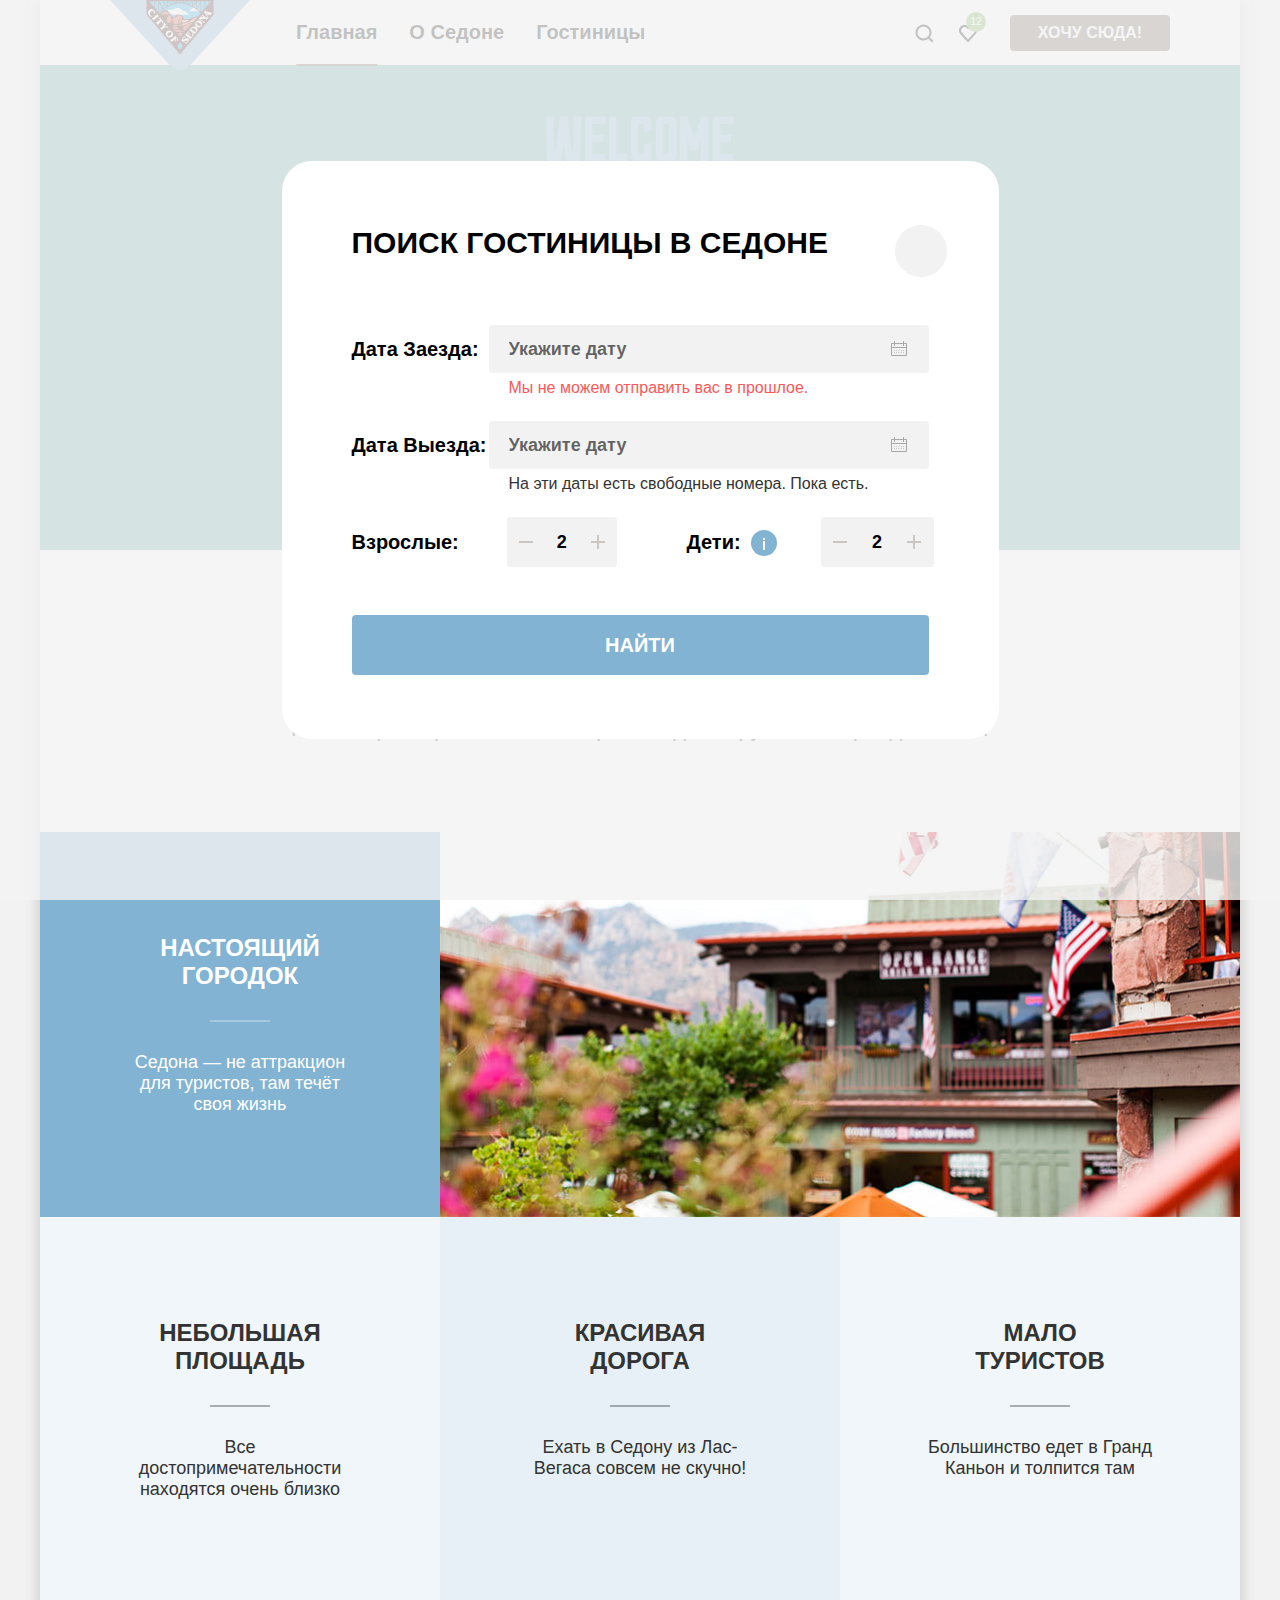
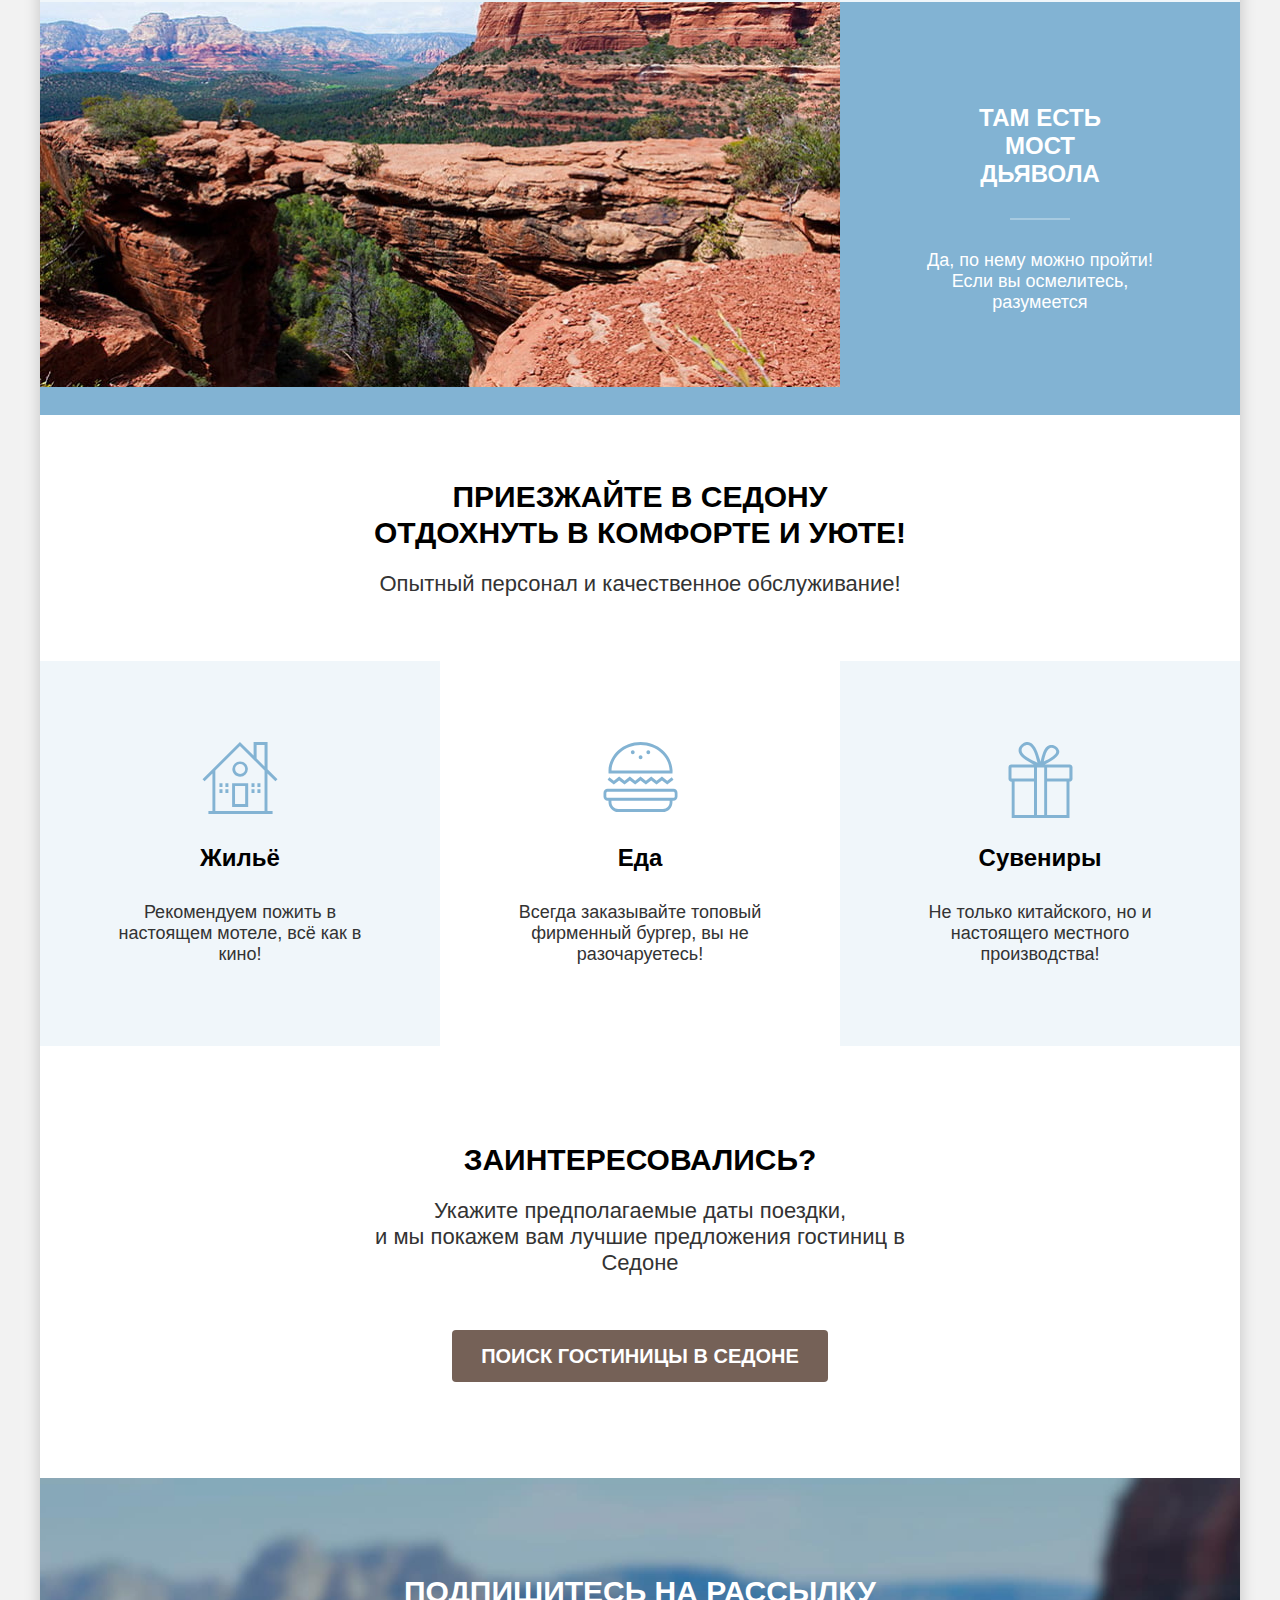
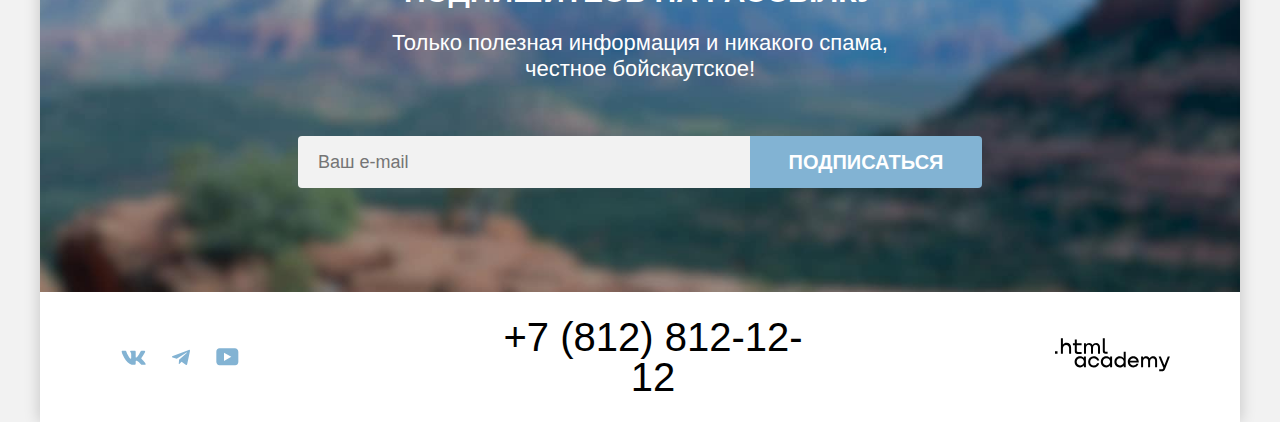
==== index.html @ 0b9f7cf6 "Добавляет иконки кнопкам модального окна" ====
<!DOCTYPE html>
<html lang="ru">
  <head>
    <meta charset="utf-8">
    <title>HTML Academy: Седона</title>
    <link rel="stylesheet" href="styles/styles.css">
  </head>
  <body>
    <div class="page-container">
      <header class="page-header" data-test="header">
        <a class="logo">
          <img src="images/logotype.svg" width="140" height="70" alt="Логотип Седона">
        </a>
        <nav class="navigation">
          <ul class="navigation-list">
            <li class="navigation-item active">
              <a class="navigation-link navigation-current">Главная</a>
            </li>
            <li class="navigation-item">
              <a class="navigation-link" href="#">О Седоне</a>
            </li>
            <li class="navigation-item">
              <a class="navigation-link" href="catalog.html">Гостиницы</a>
            </li>
          </ul>

          <ul class="navigation-user">
            <div class="user-icon-list">
              <li class="navigation-user-item">
                <a class="navigation-user-link navigation-icon" href="#">
                  <svg xmlns="http://www.w3.org/2000/svg" width="20" height="20">
                    <path d="m19.5 18-3.7-3.67c1-1.3 1.7-2.99 1.7-4.87 0-4.38-3.6-7.96-8-7.96s-8 3.68-8 8.05a8 8 0 0 0 12.9 6.27l3.7 3.68 1.4-1.5Zm-10-2.48a6 6 0 0 1-6-5.97 6 6 0 0 1 12 0 6 6 0 0 1-6 5.97Z"/><
                  </svg>
                    <span class="visually-hidden">
                      Поиск
                    </span>
                </a>
              </li>
              <li class="navigation-user-item">
                <a class="navigation-user-link navigation-icon" href="#">
                  <svg xmlns="http://www.w3.org/2000/svg" width="20" height="20">
                    <path d="M9.9 19a.9.9 0 0 1-.8-.4c-5.4-6.1-6.7-7.5-7-7.9A5.4 5.4 0 0 1 6.5 2C7.8 2 9 2.5 10 3.3a5.46 5.46 0 0 1 9 4.1c0 1.3-.5 2.5-1.3 3.4l-7 7.9c-.2.2-.4.3-.8.3Zm-6-9.5c.3.4 3.5 4 6.1 6.9l6.2-7c.5-.5.7-1.2.7-2 0-1.8-1.5-3.3-3.3-3.3-1 0-2 .5-2.7 1.3-.3.3-.6.4-.9.4-.3 0-.6-.2-.8-.4-.7-.8-1.7-1.3-2.7-1.3-1.8 0-3.3 1.5-3.3 3.3-.1.9.3 1.6.7 2.1-.1 0-.1 0 0 0Z"/>
                  </svg>
                    <span class="favourites">12</span>
                    <span class="visually-hidden">
                      Избранное
                    </span>
                </a>
              </li>
            </div>
            <li class="navigation-user-item">
              <a class="navigation-user-link button navigation-button" href="#">
                <span>
                  Хочу сюда!
                </span>
              </a>
            </li>
          </ul>
        </nav>
      </header>

      <main class="main-index main-container" data-test="main">
        <section class="hero" data-test="hero">
            <h1 class="visually-hidden">Седона</h1>
            <img class="hero-logotype" src="images/welcome.svg" width="458" height="352" alt="Welcome to the gorgeous Sedona because the Grand Canyon sucks">
        </section>

        <section class="advantages" data-test="advantages">
          <blockquote>Седона — небольшой городок в Аризоне, заслуживающий большего!</blockquote>
          <p class="subtitle advantages-subtitle">Рассмотрим причины, по которым Седона круче, чем Гранд-Каньон!</p>
          <h2 class="visually-hidden">Преимущества</h2>
            <ul class="advantages-list">
              <li class="advantages-item advantages-hero-block">
                <div class="advantages-content">
                  <h3 class="advantages-title">Настоящий городок</h3>
                  <p>Седона — не аттракцион для туристов, там течёт своя жизнь</p>
                </div>
                <img src="images/photo-1.jpg" width="800" height="385" alt="Фотография гостиницы">
              </li>
              <li class="advantages-item advantages-secondary-block">
                <h3 class="advantages-title">Небольшая площадь</h3>
                <p>Все достопримечательности находятся очень близко</p>
              </li>
              <li class="advantages-item advantages-secondary-block advantages-center-block">
                <h3 class="advantages-title">Красивая дорога</h3>
                <p>Ехать в Седону из Лас-Вегаса совсем не скучно!</p>
              </li>
              <li class="advantages-item advantages-secondary-block">
                <h3 class="advantages-title">Мало туристов</h3>
                <p>Большинство едет в Гранд Каньон и толпится там</p>
              </li>
              <li class="advantages-item advantages-hero-block advantages-hero-reverse">
                <div class="advantages-content">
                  <h3 class="advantages-title">Там есть мост дьявола</h3>
                  <p>Да, по нему можно пройти! Если вы осмелитесь, разумеется</p>
                </div>
                <img src="images/photo-2.jpg" width="800" height="385" alt="Фотография Моста Дьявола">
              </li>
            </ul>
          </section>

          <section class="services">
            <h2>Приезжайте в Седону отдохнуть в комфорте и уюте!</h2>
            <p class="subtitle services-subtitle">Опытный персонал и качественное обслуживание!</p>
            <ul class="services-list">
              <li class="services-item">
                <h3 class="services-title">Жильё</h3>
                <p>Рекомендуем пожить в настоящем мотеле, всё как в кино!</p>
              </li>
              <li class="services-item services-center-block">
                <h3 class="services-title">Еда</h3>
                <p>Всегда заказывайте топовый фирменный бургер, вы не разочаруетесь!</p>
              </li>
              <li class="services-item">
                <h3 class="services-title">Сувениры</h3>
                <p>Не только китайского, но и настоящего местного производства!</p>
              </li>
            </ul>
        </section>

        <section class="search" data-test="search">
          <h2>Заинтересовались?</h2>
          <p class="subtitle search-subtitle">Укажите предполагаемые даты поездки,<br>и мы покажем вам лучшие предложения гостиниц в Седоне</p>
          <a class="search-link button" href="catalog.html">
            Поиск гостиницы в Седоне
          </a>
        </section>

        <section class="subscription index-subscription" data-test="subscribe">
            <h2>Подпишитесь на рассылку</h2>
            <p>Только полезная информация и никакого спама,<br>честное бойскаутское!</p>
            <form class="subscription-form" action="https://echo.htmlacademy.ru/" method="post">
              <label class="visually-hidden" for="newsletter-email">Email</label>
              <input type="text" name="e-mail" placeholder="Ваш e-mail">
              <button class="button subscription-button" type="submit">Подписаться</button>
            </form>
        </section>
      </main>

      <footer class="page-footer" data-test="footer">
          <ul class="footer-social-list">
            <li class="footer-social-item">
              <a class="footer-social-link footer-social-vk button" href="https://vk.com/htmlacademy">
                <span class="visually-hidden">ВКонтакте</span>
                <svg class="footer-icon" aria-hidden="true" xmlns="http://www.w3.org/2000/svg" width="25" height="15">
                  <path fill-rule="evenodd" d="M24.12 1.8c.16-.54 0-.94-.8-.94H20.7c-.67 0-.98.34-1.15.73 0 0-1.33 3.2-3.22 5.27-.61.6-.9.8-1.23.8-.16 0-.41-.2-.41-.75v-5.1c0-.66-.19-.95-.74-.95H9.82c-.42 0-.67.3-.67.59 0 .62.95.76 1.04 2.51v3.8c0 .83-.15.98-.48.98-.9 0-3.06-3.2-4.34-6.88-.25-.72-.5-1-1.18-1H1.57c-.75 0-.9.34-.9.73 0 .68.89 4.07 4.14 8.55 2.17 3.06 5.23 4.72 8 4.72 1.68 0 1.88-.37 1.88-1v-2.32c0-.74.16-.88.7-.88.38 0 1.05.19 2.6 1.66 1.79 1.75 2.08 2.54 3.08 2.54h2.63c.75 0 1.12-.37.9-1.1-.23-.72-1.08-1.77-2.2-3.02-.62-.71-1.54-1.48-1.82-1.86-.39-.5-.28-.71 0-1.15 0 0 3.2-4.42 3.54-5.93Z" clip-rule="evenodd"/>
                </svg>
              </a>
            </li>
            <li class="footer-social-item">
              <a class="footer-social-link footer-social-tg button" href="https://t.me/htmlacademy ">
                <span class="visually-hidden">Телеграм</span>
                <svg class="footer-icon" aria-hidden="true" xmlns="http://www.w3.org/2000/svg" width="18" height="16">
                  <path d="M16.79.96.84 7.1c-1.09.44-1.08 1.05-.2 1.32l4.1 1.28 9.47-5.98c.44-.27.85-.13.52.17l-7.68 6.93-.28 4.22c.41 0 .6-.2.83-.41l1.99-1.94 4.13 3.06c.77.42 1.31.2 1.5-.71l2.72-12.8c.28-1.1-.43-1.61-1.16-1.28Z"/>
                </svg>
              </a>
            </li>
            <li class="footer-social-item">
              <a class="footer-social-link footer-social-ub button" href="https://www.youtube.com/user/htmlacademyru">
                <span class="visually-hidden">ЮТюб</span>
                <svg class="footer-icon" xmlns="http://www.w3.org/2000/svg" width="23" height="18">
                  <path d="M18.94.36H3.51C1.65.36.33 1.95.33 3.76v10.09c0 1.91 1.32 3.5 3.18 3.5h15.65c1.64 0 3.17-1.59 3.17-3.4V3.76c-.22-1.8-1.53-3.4-3.39-3.4ZM7.99 12.89V4.82l7.34 4.04-7.34 4.03Z"/>
                </svg>
              </a>
            </li>
          </ul>
          <a class="footer-contact-phone" href="tel:+78128121212">+7 (812) 812-12-12</a>
          <a class="htmlacademy-link" href="https://htmlacademy.ru/">
            <svg class="htmlacademy-icon" xmlns="http://www.w3.org/2000/svg" width="115" height="34">
              <path d="M0 13.26v2.6h2.5v-2.6H0Zm11.6-8.4c-1.6 0-2.8.7-3.6 1.7h-.1V.36h-2v15.5h2v-5.3c0-2.1 1.3-3.6 3.3-3.6 1.8 0 2.9 1.4 2.9 3.2v5.7h2v-6.1c.1-3-1.8-4.9-4.5-4.9Zm15 .3h-4.8v-3.7h-2v3.8h-1.9v2h1.9v6c0 1.7 1 2.7 2.7 2.7h4.1v-2h-3.7c-.7 0-1.1-.4-1.1-1.1v-5.7h4.8v-2Zm14.5-.2c-1.6 0-2.9.8-3.5 2.1h-.1c-.6-1.2-1.8-2.1-3.4-2.1-1.4 0-2.5.8-3.1 1.8h-.1v-1.6H29v10.6h2v-5.4c0-2 1-3.5 2.6-3.5 1.5 0 2.4 1 2.4 2.6v6.3h2v-5.6c0-2.4 1.4-3.3 2.6-3.3 1.5 0 2.4 1 2.4 2.6v6.3h2v-6.5c.1-2.5-1.4-4.3-3.9-4.3Zm6.7 8.1c0 1.7 1 2.7 2.8 2.7h2v-2h-1.7c-.7 0-1.1-.4-1.1-1.1V.36h-2v12.7Zm-18.9 7c-.9-1.1-2.2-1.8-3.9-1.8-3.1 0-5.4 2.3-5.4 5.6s2.3 5.6 5.4 5.6c1.8 0 3-.8 3.8-1.9h.1v1.6h2v-10.6h-2v1.5Zm-3.6 7.4c-2.2 0-3.6-1.6-3.6-3.6s1.4-3.6 3.6-3.6 3.6 1.6 3.6 3.6c0 1.9-1.4 3.6-3.6 3.6Zm18.9-5.1c-.5-2.4-2.6-4.1-5.4-4.1a5.4 5.4 0 0 0-5.6 5.6c0 3.1 2.2 5.6 5.6 5.6 2.8 0 4.9-1.8 5.4-4.2h-2.1a3.4 3.4 0 0 1-3.3 2.3c-2.2 0-3.6-1.6-3.6-3.6s1.4-3.6 3.6-3.6c1.6 0 2.8 1 3.3 2.2h2.1v-.2Zm10.9-2.3c-.9-1.1-2.2-1.8-3.9-1.8-3.1 0-5.4 2.3-5.4 5.6s2.3 5.6 5.4 5.6c1.8 0 3-.8 3.8-1.9h.1v1.6h2v-10.6h-2v1.5Zm-3.6 7.4c-2.2 0-3.6-1.6-3.6-3.6s1.4-3.6 3.6-3.6 3.6 1.6 3.6 3.6c0 1.9-1.5 3.6-3.6 3.6Zm17.2-7.3c-.9-1.1-2.2-1.9-3.9-1.9-3.1 0-5.4 2.3-5.4 5.6s2.2 5.6 5.4 5.6c1.7 0 3-.8 3.8-1.8h.1v1.5h2v-15.4h-2v6.4Zm-3.6 7.3c-2.2 0-3.6-1.6-3.6-3.6s1.4-3.6 3.6-3.6 3.6 1.6 3.6 3.6c-.1 2-1.5 3.6-3.6 3.6Zm13.2-9.2c-3.3 0-5.5 2.5-5.5 5.6 0 3 2.1 5.6 5.5 5.6 2.5 0 4.5-1.3 5.2-3.6h-2.1c-.5 1-1.6 1.6-3 1.6-1.9 0-3.3-1.3-3.4-2.9h8.8c.2-3.6-2-6.3-5.5-6.3Zm0 1.9c1.7 0 3 1 3.3 2.6h-6.5c.3-1.5 1.5-2.6 3.2-2.6Zm19.9-1.9c-1.6 0-2.9.8-3.6 2h-.1c-.6-1.2-1.8-2-3.4-2-1.4 0-2.5.7-3.1 1.8v-1.5h-1.9v10.6h2v-5.4c0-2 1-3.4 2.6-3.5 1.5 0 2.4 1 2.4 2.6v6.3h2v-5.6c0-2.4 1.4-3.3 2.6-3.3 1.5 0 2.4 1 2.4 2.6v6.3h2v-6.5c.1-2.6-1.4-4.4-3.9-4.4Zm11.2 9.1-3.6-8.9h-2.2l4.8 11.6c-.3.9-.7 1.2-1.7 1.2h-2.5v2h2.5c1.8 0 2.8-.8 3.5-2.6l4.7-12.2h-2.1l-3.4 8.9Z"/>
            </svg>
          </a>
      </footer>
    </div>

    <div class="modal-container">
      <div class="modal modal-date-search">
        <button class="modal-button-close">
          <span class="visually-hidden">Закрыть</span>
        </button>
        <section class="modal-content">
          <h2 class="modal-title">Поиск гостиницы в Седоне</h2>
          <form class="date-search-form" action="https://echo.htmlacademy.ru/" method="post">
            <p class="field-group">
              <label class="field-date" for="arrival-date">Дата Заезда:</label>
                <input class="date-form-field" type="text" id="arrival-date" name="arrival-date" placeholder="Укажите дату">
            </p>
              <p class="date-message date-error-message">Мы не можем отправить вас в прошлое.</p>
            <p class="field-group">
              <label class="field-date" for="departure-date">Дата Выезда:</label>
                <input class="date-form-field" type="text" id="departure-date" name="departure-date" placeholder="Укажите дату">
            </p>
              <p class="date-message">На эти даты есть свободные номера. Пока есть.</p>
            <div class="number-people">
              <div class="number-people-adult">
                <label class="label-number-people" for="adult-number">Взрослые:</label>
                <div class="field-number-adult">
                  <button class="button-number-people button-reduce" type="button">
                    <span class="visually-hidden">Убавить</span>
                    <svg class="button-minus" xmlns="http://www.w3.org/2000/svg" width="14" height="2">
                      <path  d="M0 0v2h14V0H0Z"/>
                    </svg>
                  </button>
                  <input class="number-people-input" type="number" placeholder="2" name="adult-number">
                  <button class="button-number-people button-add" type="button">
                    <span class="visually-hidden">Добавить</span>
                      <svg class="button-plus" xmlns="http://www.w3.org/2000/svg" width="14" height="14">
                        <path d="M14 6H8V0H6v6H0v2h6v6h2V8h6V6Z"/>
                      </svg>
                  </button>
                </div>
              </div>

              <div class="number-people-child">
                <span class="form-label form-label-icon">
                  <label class="label-number-people" for="child-number">Дети:</label>
                  <span class="tooltip">
                    <button class="tooltip-toggle" type="button" aria-labelledby="tooltip-label-date">
                      <svg class="tooltip-icon" xmlns="http://www.w3.org/2000/svg" width="2" height="12">
                        <path fill-rule="evenodd" d="M0 0h2v2H0V0Zm2 12H0V3h2v9Z" clip-rule="evenodd"/>
                      </svg>
                    </button>
                    <span class="tooltip-text" role="tooltip" id="tooltip-label-date">
                      Укажите количество детей, которые будут с вами, возраст которых от 6 до 18 лет. Дети до 6 лет размещаются бесплатно.
                    </span>
                  </span>
                </span>
                  <div class="field-number-child">
                    <button class="button-number-people button-reduce" type="button">
                      <span class="visually-hidden">Убавить</span>
                      <svg class="button-minus" xmlns="http://www.w3.org/2000/svg" width="14" height="2">
                        <path d="M0 0v2h14V0H0Z"/>
                      </svg>
                    </button>
                  <input class="number-people-input" type="number" placeholder="2" name="child-number">
                    <button class="button-number-people button-add" type="button">
                      <span class="visually-hidden">Добавить</span>
                      <svg class="button-plus" xmlns="http://www.w3.org/2000/svg" width="14" height="14">
                        <path d="M14 6H8V0H6v6H0v2h6v6h2V8h6V6Z"/>
                      </svg>
                    </button>
                </div>
              </div>
            </div>

            <button class="button button-date-search" type="submit">Найти</button>
          </form>
        </section>
      </div>
    </div>
  </body>
</html>
---- styles/styles.css ----
@font-face {
    font-family: 'PT Sans';
    font-style: normal;
    font-weight: 400;
    src: url('../fonts/ptsans-400.woff2') format('woff2');
    font-display: swap;
}

@font-face {
    font-family: 'PT Sans';
    font-style: normal;
    font-weight: 700;
    src: url('../fonts/ptsans-700.woff2') format('woff2');
    font-display: swap;
}
html{
    height: 100%;
}
body{
    height: 100%;
    font-family: 'PT Sans', sans-serif;
    font-size: 18px;
    line-height: 21px;
    color: rgba(0, 0, 0, 1);
    background-color: rgba(242, 242, 242, 1);
    margin: 0;
}

.page-container {
    background-color: rgba(255, 255, 255, 1);
    width: 1200px;
    margin: 0 auto;
    display: flex;
    flex-direction: column;
    min-height: 100%;
    box-shadow: 0px 0px 15px 0px rgba(0, 0, 0, 0.2);
}

.visually-hidden{
    position: absolute;
    width: 1px;
    height: 1px;
    margin: -1px;
    padding: 0;
    border: 0;
    clip: rect(0 0 0 0);
    overflow: hidden;
}

/*Buttons*/
.button{
    font-family: 'PT Sans', sans-serif;
    font-size: 16px;
    line-height: 20px;
    text-align: center;
    text-transform: uppercase;
    font-weight: 700;
    color: rgba(255, 255, 255, 1);
    margin: 0;
    border: none;
    text-decoration: none;
    cursor: pointer;
    border-radius: 4px;
}

.button-blue:hover{
    background-color: rgba(104, 162, 202, 1);
}
    
.button-blue:focus{
    outline: none;
    background-color: rgba(104, 162, 202, 1);
}

.button-blue:active{
    background-color: rgba(104, 162, 202, 1);
    color: rgba(255, 255, 255, 0.3);
}


.button:disabled{
    background-color: rgba(229, 229, 229, 1);
    color: rgba(255, 255, 255, 1);
}

.button-blue:hover{
    background-color: rgba(104, 162, 202, 1);
}
    
.button-blue:focus{
    outline: none;
    background-color: rgba(104, 162, 202, 1);
}

.button-blue:active{
    background-color: rgba(104, 162, 202, 1);
    color: rgba(255, 255, 255, 0.3);
}

/* Header */
.logo{
    display: block;
    margin-bottom: -10px;
    position: relative;
}

.logo:focus{
    outline-color: rgba(104, 162, 202, 1);
}

.page-header{
    display: flex;
    padding: 0 70px;
    min-height: 64px;
}

.navigation{
    width: 1060px;
    display: flex;
    margin: 0 auto;
}

.navigation-link:not(.navigation-current):hover{
    color:rgba(0, 0, 0, 0.6);
}

.navigation-link:not(.navigation-current)active{
    color: rgba(0, 0, 0, 0.3);;
}

.navigation-link:focus{
    outline-color: rgba(104, 162, 202, 1);
}

.navigation-user-link:focus{
    outline-color: rgba(104, 162, 202, 1);
}

.navigation-list{
    margin: 0;
    padding: 0;
    margin-left: 30px;
    list-style-type: none;
    display: flex;
    flex-wrap: wrap;
    max-width: 400px;
}

.navigation-user{
    position: relative;
    list-style-type: none;
    display: flex;
    padding: 0;
    margin: 0;
    align-items: center;
    margin-left: auto;
}

.user-icon-list{
        display: flex;
        max-width: 200px;
        flex-wrap: wrap;
}

.navigation-icon{
    position: relative;
    fill: rgba(0, 0, 0, 1);
    min-width: 44px;
    height: 64px;
    width: 44px;
    display: flex;
    justify-content: center;
    align-items: center;
    flex-wrap: wrap;
}

.navigation-icon:hover{
    fill: rgba(0, 0, 0, 0.6);
}

.navigation-icon:active{
    fill: rgba(0, 0, 0, 0.3);
}

.navigation-item{
    position: relative;
}

.navigation-current{
    cursor: default;
}

.navigation-current::after{
    content: '';
    position: absolute;
    height: 2px;
    width: calc(100% - 32px);
    background: rgba(117, 98, 87, 1);
    bottom: -1px;
    left: 50%;
    transform: translate(-50%);
}

.navigation-item:active::after{
    content: '';
    position: absolute;
    height: 2px;
    width: calc(100% - 32px);
    background: rgba(117, 98, 87, 1);
    bottom: -1px;
    left: 50%;
    transform: translate(-50%);

}

.navigation-link{
    font-weight: 700;
    font-size: 20px;
    line-height: 24px;
    color:rgba(0, 0, 0, 1);
    text-decoration: none;
    text-align: center;
    min-width: 100px;
    min-height: 64px;
    display: flex;
    align-items: center;
    justify-content: center;
    padding: 0 16px;
    box-sizing: border-box;
}

.navigation-button{
    display: flex;
    width: 160px;
    min-height: 36px;
    margin-left: 20px;
    align-items: center;
    justify-content: center;
    padding: 8px;
    box-sizing: border-box;
    margin-top: 14px;
    margin-bottom: 14px;
    background-color: rgba(117, 97, 87, 1);
}

.navigation-button:hover{
    background-color: rgba(97, 80, 72, 1);
}

.navigation-button:focus{
    outline: none;
    background-color: rgba(97, 80, 72, 1);
}

.navigation-button:active{
    color: rgba(255, 255, 255, 0.3);
}

.favourites{
    position: absolute;
    font-family: 'PT Sans', sans-serif;
    font-size: 10px;
    line-height: 10px;
    font-weight: 400;
    color: rgba(255, 255, 255, 1);
    width: 20px;
    height: 20px;
    background-color: rgba(125, 181, 79, 1);
    border-radius: 50%;
    text-align: center;
    padding-top: 5px;
    box-sizing: border-box;
    left: 20px;
    bottom: 33px;
}

/*Main*/
.main-container{
    flex-grow: 1;
    width: 1200px;
    margin: 0 auto;
}

.main-index h2{
    text-align: center;
    font-size: 30px;
    line-height: 36px;
    font-weight: 700;
    text-transform: uppercase;
    margin: 0;
}

.subtitle{
    font-size: 22px;
    line-height: 26px;
    text-align: center;
    font-weight: 400;
    color: rgba(51, 51, 51, 1);
    margin: 0;
    padding: 0 20px;
}

/*Hero*/
.hero{
    background: url(../images/background-vector.svg),
                url(../images/index-background.jpg);
    background-color:rgb(102, 164, 163);
    background-repeat: no-repeat, no-repeat;
    background-size: auto, cover;
    background-position: center bottom;
    color:rgba(0, 0, 0, 1);
    min-height: 485px;
}

.hero-logotype{
    display: block;
    margin: 0 auto;
    padding-top: 51px;
    padding-bottom: 82px;
}

/*Advantages*/
.advantages{
    padding-top: 69px;
}

.advantages blockquote{
    font-size: 30px;
    line-height: 36px;
    font-weight: 700;
    text-transform: uppercase;
    text-align: center;
    max-width: 700px;
    margin: 0 auto;
    padding: 0 20px;
    margin-bottom: 25px;
}

.advantages-subtitle{
    margin-bottom: 90px;
}

.advantages-list{
    display: flex;
    flex-wrap: wrap;
    justify-content: space-between;
    margin: 0;
    padding: 0;
    list-style-type: none;
}

.advantages-item{
    text-align: center;
    min-height: 385px;

}

.advantages-item p{
    padding: 0 85px;
    max-width: 240px;
    margin: 0 auto;
}
.advantages-content{
    padding-top: 102px;
    padding-bottom: 102px;
}

.advantages-title{
    font-size: 24px;
    line-height: 28px;
    font-weight: 700;
    text-transform: uppercase;
    margin: 0 auto;
    max-width: 180px;
    margin-bottom: 30px;
    position: relative;
}

.advantages-title::after{
    content: '';
    display: block;
    height: 2px;
    width: 60px;
    background: rgba(255, 255, 255, 0.3);
    margin: 30px auto 0;
}

.advantages-hero-block{
    color: rgba(255, 255, 255, 1);
    background-color: rgba(130, 179, 211, 1);
    display: flex;
}
.advantages-hero-reverse{
    flex-direction: row-reverse;
}

.advantages-secondary-block{
    background-color: rgba(131, 179, 211, 0.12);
    color: rgba(51, 51, 51, 1);
    width: 400px;
    padding-top: 102px;
    box-sizing: border-box;
}

.advantages-secondary-block h3::after{
    background: rgba(0, 0, 0, 0.3);
}

.advantages-center-block{
    background-color:rgba(131, 179, 211, 0.2);
}

/*Services*/
.services{
    padding-top: 64px;
}

.services-item:nth-child(1){
    background-image: url(../images/home.svg);
    background-repeat: no-repeat;
    background-position: center 81px;
}

.services-item:nth-child(2){
    background-image: url(../images/food.svg);
    background-repeat: no-repeat;
    background-position: center 81px;
}

.services-item:nth-child(3){
    background-image: url(../images/gift.svg);
    background-repeat: no-repeat;
    background-position: center 81px;
}

.services h2{
    max-width: 550px;
    margin: 0 auto;
    margin-bottom: 20px;
    padding: 0 20px;
}

.services-subtitle{
    margin-bottom: 64px;
}

.services-list{
    display: flex;
    justify-content: space-between;
    list-style: none;
    margin: 0;
    padding: 0;
    list-style-type: none;
}

.services-item{
    text-align: center;
    background-color: rgba(131, 179, 211, 0.12);
    width: 400px;
    min-height: 385px;
    padding-bottom: 81px;
    box-sizing: border-box;
}

.services-center-block{
    background-color: rgba(255, 255, 255, 1);
}

.services-title{
    font-size: 24px;
    line-height: 28px;
    font-weight: 700;
    margin: 0;
    margin-bottom: 30px;
    margin-top: 183px;
}

.services-item p{
    font-weight: 400;
    color: rgba(51, 51, 51, 1);
    max-width: 250px;
    margin: 0 auto;
}

/*Search*/
.search{
    display: flex;
    flex-direction: column;
    align-items: center;
    padding-top: 96px;
}

.search h2{
    margin-bottom: 20px;
}

.search-subtitle{
    margin-bottom: 54px;
    max-width: 600px;
}

.search-link{
    background-color: #756157;
    font-size: 20px;
    line-height: 36px;
    width: 376px;
    height: 52px;
    margin-bottom: 96px;
    box-sizing: border-box;
    display: block;
    padding: 8px;
}

.search-link:hover{
    background-color: rgba(97, 80, 72, 1);
}

.search-link:focus{
    outline: none;
    background-color: rgba(97, 80, 72, 1);
}

.search-link:active{
    color: rgba(255, 255, 255, 0.3);
}

/*Subscription*/
.index-subscription{
    background-image: url(../images/background-subscription.jpg);
    background-color: rgb(102, 164, 163);
    background-size: cover;
    background-repeat: no-repeat;
    background-position: center bottom;
    min-height: 414px;
}

.subscription{
    display: flex;
    flex-direction: column;
    align-items: center;
    padding-top: 96px;
    padding-bottom: 96px;
    box-sizing: border-box;
}

.subscription h2{
    color: #FFFFFF;
    text-align: center;
    font-size: 30px;
    line-height: 36px;
    font-weight: 700;
    text-transform: uppercase;
    margin-bottom: 20px;
}

.subscription p{
    color: #FFFFFF;
    font-size: 22px;
    line-height: 26px;
    text-align: center;
    max-width: 690px;
    margin: 0 auto;
    margin-bottom: 54px;
}

.subscription-form{
    display: flex;
    height: 52px;
}

.subscription-button{
    font-size: 20px;
    line-height: 36px;
    width: 232px;
    border-radius: 0px 4px 4px 0px;
    background-color: rgba(130, 179, 211, 1);
}

.subscription-button:hover{
    background-color: rgba(104, 162, 202, 1);
}

.subscription-button:focus{
    outline: none;
    background-color: rgba(104, 162, 202, 1);
}

.subscription-button:active{
    color: rgba(255, 255, 255, 0.3);
}

.subscription input{
    font-family: 'PT Sans', sans-serif;
    background-color: rgba(242, 242, 242, 1);
    border: none;
    font-weight: 400;
    font-size: 18px;
    line-height: 24px;
    color: rgba(0, 0, 0, 0.6);
    width: 452px;
    margin: 0;
    border-radius: 4px 0px 0px 4px;
    padding-left: 20px;
    box-sizing: border-box;
}

.subscription input:focus-visible{
    outline: none;
}

/*Footer*/
.page-footer{
    width: 1060px;
    display: flex;
    justify-content: space-between;
    margin: 0 auto;
    align-items: center;
    min-height: 120px;
}

.footer-social-list{
    list-style-type: none;
    display: flex;
    flex-wrap: wrap;
    margin: 0;
    padding: 0;
    max-width: 200px;
    padding-top: 45px;
    padding-bottom: 45px;
}

.footer-social-link{
    display: flex;
    align-items: center;
}

.footer-social-link:focus{
    outline-color: rgba(104, 162, 202, 1);
}

.footer-social-item{
    width: 47px;
    height: 40px;
    display: flex;
    align-items: center;
    justify-content: center;
}

.footer-contact-phone{
    color: #000000;
    font-size: 40px;
    line-height: 40px;
    text-align: center;
    text-decoration: none;
    width: 335px;
    display: flex;
    flex-wrap: wrap;
}

.footer-contact-phone:hover{
    color: rgba(117, 97, 87, 1);
}

.footer-contact-phone:focus{
    outline-color: rgba(104, 162, 202, 1);
}

.footer-contact-phone:active{
    color: rgba(117, 97, 87, 0.3);
}

.footer-social-link{
    fill: rgba(131, 179, 211, 1);
}

.footer-social-link:hover .footer-icon{
    fill: rgba(104, 162, 202, 1);
}

.footer-social-link:active .footer-icon{
    fill: rgba(104, 162, 202, 0.3);
}

.htmlacademy-link{
    fill: rgba(0, 0, 0, 1);
}

.htmlacademy-link:hover .htmlacademy-icon{
    fill: rgba(117, 97, 87, 1);
}

.htmlacademy-link:focus{
    outline-color: rgba(104, 162, 202, 1);
}

.htmlacademy-link:active .htmlacademy-icon{
    fill: rgba(117, 97, 87, 0.3);
}

/*Modal-conteiner*/
.modal-container{
    position: fixed;
    top: 0;
    left: 0;
    display: flex;
    width: 100%;
    height: 100%;
    background-color: rgba(242, 242, 242, 0.8);
}

.modal-container-close{
    display: none;
}

.modal{
    position: relative;
    margin: auto;
    background-color: rgba(255, 255, 255, 1);
    padding: 64px 70px;
}

.modal-date-search{
    width: 717px;
    border-radius: 30px;
    box-sizing: border-box;
}

.modal-button-close{
    position: absolute;
    padding: 0;
    right: 52px;
    width: 52px;
    height: 52px;
    background-color: rgba(242, 242, 242, 1);
    border: none;
    border-radius: 50%;
    background-image: url(../images/close-button.svg);
    background-repeat: no-repeat;
    background-position: center;
    cursor: pointer;
}

.modal-button-close:hover{
    background-color: rgba(230, 230, 230, 1);
}

.modal-button-close:focus{
    outline: 3px solid rgba(131, 179, 211, 1);
}

.modal-button-close:active{
    outline: none;
}

.modal-title{
    font-size: 30px;
    line-height: 36px;
    text-transform: uppercase;
    margin: 0;
    padding: 0;
    margin-bottom: 64px;
}

.field-group{
    margin-bottom: 4px;
    display: flex;
    justify-content: space-between;
    position: relative;
}

.date-form-field{
    width: 440px;
    height: 48px;
    border: none;
    background-color: rgba(242, 242, 242, 1);
    font-family: 'PT Sans',sans-serif;
    font-weight: 700;
    font-size: 18px;
    line-height: 24px;
    padding: 12px 20px;
    box-sizing: border-box;
    border-radius: 4px;
    background-image: url(../images/calendar-vector.svg);
    background-repeat: no-repeat;
    background-position-x: calc(100% - 20px);
    background-position-y: 14px;
}

.date-form-field::placeholder{
    color: rgba(0, 0, 0, 0.6);
}

.date-form-field:hover,
.number-people-input:hover{
    background-color: rgba(230, 230, 230, 1);
}

.date-form-field:focus{
    outline: 3px solid rgba(131, 179, 211, 1);
}


.date-form-icon{
    fill: rgba(0, 0, 0, 0.3);
    position: absolute;
    right: 22px;
    top: 16px;
    cursor: pointer;
}

.field-date{
    font-family: 'PT Sans',sans-serif;
    font-weight: 700;
    font-size: 20px;
    line-height: 24px;
    color: rgba(0, 0, 0, 1);
    display: flex;
    align-items: center;
}

.date-message{
    margin: 0;
    font-size: 16px;
    line-height: 21px;
    margin-bottom: 23px;
    margin-left: 157px;
    color: rgba(51, 51, 51, 1);
}

.date-error-message{
    color: rgba(255, 87, 87, 1);
}

.number-people{
    display: flex;
    gap: 88px;
    margin-bottom: 48px;
}

.number-people-adult,
.number-people-child{
    display: flex;
    align-items: center;
    width: 247px;
    min-height: 48px;
}

.label-number-people{
    font-weight: 700;
    font-size: 20px;
    line-height: 24px;
    margin: 0;
}

.field-number-adult{
    display:flex;
    background-color: rgba(242, 242, 242, 1);
    min-width: 110px;
    margin-left: 48px;
    border-radius: 4px;
}

.number-people-input{
    width: 31px;
    height: 48px;
    font-family: 'PT Sans', sans-serif;
    font-weight: 700;
    font-size: 18px;
    line-height: 20px;
    text-align: center;
    border: none;
    background-color: transparent;
}

.button-number-people{
    width: 40px;
    border: none;
    background-color: rgba(242, 242, 242, 1);
    cursor: pointer;
    border-radius: 4px;
    position: relative;
    display: flex;
    justify-content: center;
    align-items: center;
}

.button-minus,
.button-plus{
    fill: rgba(117, 97, 87, 0.3);
}

.button-number-people:hover ~ .button-minus:hover{
    fill: rgba(0, 0, 0, 1);
}   

.field-number-child{
    display:flex;
    background-color: rgba(242, 242, 242, 1);
    min-width: 110px;
    margin-left: 80px;
    border-radius: 4px;
}

.number-people-input::placeholder{
    color: rgba(0, 0, 0, 1);
}

.number-people-input::-webkit-outer-spin-button,
.number-people-input::-webkit-inner-spin-button{
    appearance: none;
    margin: 0;
}

.tooltip{
    position: absolute;
    margin-left: 10px;
    width: 26px;
    height: 26px;
}

.tooltip-toggle{
    width: 26px;
    height: 26px;
    background-color: rgba(131, 179, 211, 1);
    border: none;
    border-radius: 50%;
    fill: rgba(255, 255, 255, 1);
    padding-top: 5px;
    box-sizing: border-box;
    margin: 0;
    margin-bottom: 15px;
}

.tooltip-toggle:hover,
.tooltip-toggle:focus{
    background-color: rgba(104, 162, 202, 1);
}

.tooltip-toggle:active{
    background-color: rgba(104, 162, 202, 1);
    color: rgba(255, 255, 255, 0.3);
}

.tooltip-text{
    background-color: rgba(51, 51, 51, 1);
    color: rgba(255, 255, 255, 1);
    font-size: 16px;
    line-height: 20px;
    display: block;
    width: 256px;
    min-height: 143px;
    padding: 16px 20px;
    box-sizing: border-box;
    border-radius: 10px;
    position: relative;
    transform: translateX(-50%);
    margin-left: 13px;
    display: none;
}

.tooltip-toggle:hover + .tooltip-text,
.tooltip-toggle:focus + .tooltip-text{
    display: block;
}

.form-label-icon{
    position:relative;
}

.tooltip-text::after{
    content: '';
    position: absolute;
    width: 10px;
    height: 10px;
    background-color: rgba(51, 51, 51, 1);
    transform: rotate(45deg);
    transform: translateX(50%);
    transform: rotate(45deg);
    top: -5px;
    left: 123px;
}

.button-date-search{
    background-color: rgba(131, 179, 211, 1);
    width: 100%;
    height: 60px;
    font-size: 20px;
    line-height: 24px;
}

.button-date-search:hover{
    background-color: rgba(104, 162, 202, 1);
}
    
.button-date-search:focus{
    outline: none;
    background-color: rgba(104, 162, 202, 1);
}

.button-date-search:active{
    background-color: rgba(104, 162, 202, 1);
    color: rgba(255, 255, 255, 0.3);
}


/*Catalog.html*/
.main-inner h1{
    font-size: 60px;
    line-height: 78px;
    font-weight: 700;
    color: #FFFFFF;
    padding-top: 35px;
    margin: 0;
    margin-bottom: 8px;
}

/*Filter*/
.filter{
    background-image: url(../images/background-filter.jpg);
    background-color: rgb(102, 164, 163);
    background-size: cover;
    background-repeat: no-repeat;
    background-position: center bottom;
    min-height: 412px
}

.filter-content{
    width: 1060px;
    margin: 0 auto;
}
.breadcrumbs{
    list-style-type: none;
    display: flex;
    margin: 0;
    margin-bottom: 40px;
    padding: 0;
}

.breadcrumbs-link{
    font-size: 16px;
    line-height: 21px;
    color: #FFFFFF;
    font-weight: 400;
    text-decoration: none;
}
.breadcrumbs-item{
    position: relative;
    padding-left: 28px;
}

.breadcrumbs-item:first-child{
    padding-left: 0;
}

.breadcrumbs-link:hover{
    color: rgba(255, 255, 255, 0.6);
}

.breadcrumbs-link-current:hover{
    color: #FFFFFF;
    cursor: default;
}

.breadcrumbs-link:focus{
    outline-color: rgba(104, 162, 202, 1);
}

.breadcrumbs-link:active{
    color: rgba(255, 255, 255, 0.3);
}

.breadcrumbs-link-current:active{
    color: #FFFFFF;
    cursor: default;
}

.breadcrumbs-icon{
    fill: rgba(255, 255, 255, 1);
}

.breadcrumbs-icon:hover{
    fill: rgba(255, 255, 255, 0.6);
}

.breadcrumbs-icon:active{
    fill: rgba(255, 255, 255, 0.3);
}


.breadcrumbs-symbol::after{
    content: url(../images/breadcrumbs-arr.svg);
    position: absolute;
    transform: translateX(10px);
}

.catalog-filter{
    display: flex;
    padding-bottom: 70px;
}

.catalog-filter-group{
    border: none;
    margin: 0;
    padding: 0;
    margin-right: 70px;
}


.catalog-filter-list{
    list-style: none;
    margin: 0;
    padding: 0;
}

.catalog-filter-title{
    font-size: 20px;
    line-height: 24px;
    color: #FFFFFF;
    font-weight: 700;
    margin-bottom: 32px;
}

.catalog-filter-item{
    font-size: 18px;
    line-height: 23px;
    color: #FFFFFF;
    font-weight: 400;
    margin-bottom: 16px;
}

.control-input:hover ~ .control-mark,
.control-input:hover ~ .control-mark-radio,
.control-input:hover ~ .control-title{
    opacity: 0.6;
}

.control-input:active ~ .control-mark,
.control-input:active ~ .control-mark-radio,
.control-input:active ~ .control-title{
    opacity: 0.3;
}

.control-input:disabled ~ .control-mark,
.control-input:disabled ~ .control-mark-radio,
.control-input:disabled ~ .control-title{
    opacity: 0.3;
    cursor: default;
}

.control-input:focus ~ .control-mark,
.control-input:focus ~ .control-mark-radio{
    outline: 3px solid rgba(131, 179, 211, 1);
}

.control{
    position: relativ;;
    display: block;
}

.control-mark,
.control-mark-radio{
    position: absolute;
    width: 20px;
    height: 20px;
    border: 4px;
    background-color: rgba(255, 255, 255, 1);
    top: 2px;
    cursor: pointer;
    border-radius: 4px;
}

.control-input[type='checkbox']:checked +
.control-mark::after{
    content: '';
    position: absolute;
    background: url(../images/filter-arr.svg);
    width: 12px;
    height: 10px;
    background-repeat: no-repeat;
    left: 4px;
    top: 5px;
}

.control-input + .control-mark-radio{
    border-radius: 50%;
}
  
.control-input:checked +
.control-mark-radio::after{
    content: '';
    position: absolute;
    width: 10px;
    height: 10px;
    background-color: rgba(63, 94, 114, 1);
    border-radius: 50%;
    top:5px;
    left: 5px;
}

.control-title{
    padding-left: 36px;
    cursor: pointer;
}

.catalog-filter-item:last-child{
    margin-bottom: 0;
}

.filter-buttons{
    margin-left: auto;
    display: flex;
    flex-direction: column;
    padding-top: 56px;
}

.filter-button{
    width: 191px;
    height: 36px;
    margin-bottom: 32px;
    background-color: rgba(130, 179, 211, 1);
}

.filter-button:hover{
    background-color: rgba(104, 162, 202, 1);
}

.filter-button:focus{
    outline: none;
    background-color: rgba(104, 162, 202, 1);
}

.filter-button:active{
    color: rgba(255, 255, 255, 0.3);
}


.filter-button-close{
    font-family: 'PT Sans';
    font-weight: 700;
    font-size: 16px;
    line-height: 20px;
    border: none;
    text-transform: uppercase;
    color: #FFFFFF;
    width: 191px;
    height: 36px;
    background-color: transparent;
    cursor: pointer;
    border-radius: 4px;
}

.filter-button-close:hover{
    color: rgba(255, 255, 255, 0.6);
}

.filter-button-close:focus{
    outline: 3px solid rgba(131, 179, 211, 1);
}

.filter-button-close:active{
    color: rgba(255, 255, 255, 0.3);
}

.range-wrapper-inputs{
    display: flex;
    gap: 2px;
    margin-bottom: 44px;
}

.catalog-filter-label{
    margin: 0;
    width: 143px;
    height: 48px;
    background-color: rgba(242, 242, 242, 1);
    display: flex;
    justify-content: space-between;
    align-items: center;
    padding: 0 20px;
    box-sizing: border-box;
    color: rgba(0, 0, 0, 0.3);
}

.range-input{
    width: 70px;
    height: 20px;
    background-color: transparent;
    border: none;
    font-family: 'PT Sans', sans-serif;
    font-weight: 700;
    font-size: 18px;
    line-height: 24px;
}

.range-input::placeholder{
    color: rgba(0, 0, 0, 1);
}

.min-price{
    border-radius: 4px 0px 0px 4px;
}

.max-price{
    border-radius: 0px 4px 4px 0px;
}

.range-input:focus{
    outline: 3px solid rgba(131, 179, 211, 1);
}

.range-input:focus-visible{
    outline: none;
}

.range-input::-webkit-outer-spin-button,
.range-input::-webkit-inner-spin-button{
    appearance: none;
    margin: 0;
}

.range-bar{
    position: absolute;
    height: 4px;
    background-color: rgba(255, 255, 255, 1);
}

.range-toggle{
    position: absolute;
    width: 20px;
    height: 20px;
    background-color: rgba(255, 255, 255, 1);
    border-radius: 5px;
    border: none;
    cursor: pointer;
}

.range-toggle:active{
    outline: 2px solid rgba(131, 179, 211, 1);
}

.range-toggle:focus{
    outline: 3px solid rgba(131, 179, 211, 1);
}

.toggle-min{
    top: -8px;
}

.toggle-max{
    top: -8px;
    left: 210px;
}

.catalog-filter-group:nth-child(2){
    margin: 0;
}

.catalog-filter-group:nth-child(3){
    margin-left: 140px;
}

.range-scale{
    position: relative;
    height: 4px;
    background-color: rgba(255, 255, 255, 0.3);
}

/*Catalog*/
.catalog{
    width: 1060px;
    margin: 0 auto;
}

.catalog-sorting{
    display: flex;
    align-items: center;
    margin-top: 50px;
    margin-bottom: 40px;
}

.card-grid-toggle{
    width: 48px;
    height: 48px;
    border: 2px solid rgba(229, 229, 229, 1);
    border-radius: 4px;
    margin-right: 8px;
    display: flex;
    align-items: center;
    justify-content: center;
}

.card-toggle-current{
    border-color: rgba(0, 0, 0, 1);
}

.card-grid-toggle:hover{
    border-color: rgba(0, 0, 0, 1);
}

.card-grid-toggle:focus{
    outline-color: rgba(104, 162, 202, 1);
    border-color: rgba(229, 229, 229, 1);
}

.card-grid-toggle:active{
    border-color: rgba(0, 0, 0, 1);
}

.catalog-title{
    font-size: 30px;
    line-height: 36px;
    color: #000000;
    font-weight: 700;
    margin: 0;
    text-transform: uppercase;
}

.select-control{
    font-family: 'PT Sans', sans-serif;
    font-weight: 400;
    font-size: 18px;
    line-height: 21px;
    color: rgba(51, 51, 51, 1);
    width: 292px;
    height: 49px;
    border: 2px solid rgba(229, 229, 229, 1);
    margin-left: 200px;
    border-radius: 4px;
    padding-left: 20px;
    box-sizing: border-box;
    margin-right: auto;
    appearance: none;
    background-image: url(../images/sorting-arr.svg);
    background-repeat: no-repeat;
    background-position-y: 50%;
    background-position-x: calc(100% - 20px);
    cursor: pointer;
}

.select-control:hover{
    border-color: rgba(104, 162, 202, 1);
}

.select-control:focus{
    outline-color: rgba(104, 162, 202, 1);
}

.select-control:disabled{
    opacity: 0.3;
    border-color: rgba(0, 0, 0, 1);
    cursor: default;
}

/*Cards*/
.product-card-list {
    list-style-type: none;
    display: grid;
    margin: 0;
    padding: 0;
    gap: 20px;
    margin-bottom: 40px;
    grid-template-columns: 340px 340px 340px;
}

.card-link-image{
    display: block;
    margin-bottom: 16px;
}

.card-link-image:focus{
   outline-color: rgba(104, 162, 202, 1)
}

.card-link-title{
    font-size: 24px;
    line-height: 28px;
    color: #000000;
    font-weight: 700;
    text-decoration: none;
    text-align: left;
    display: block;
    margin-bottom: 16px;
}

.card-link-title:focus{
    outline-color: rgba(104, 162, 202, 1)
 }

.card-link-title h3{
    margin: 0;
    padding: 0;
}


.product-card-item{
    min-height: 438px;
    border: 1px solid rgba(230, 230, 230, 1);
    padding: 20px;
    box-sizing: border-box;
    border-radius: 4px;
}

.card-item-content{
    display: grid;
    grid-template-columns: 140px 140px;
    column-gap: 20px;
    row-gap: 16px;
}

.card-item-content span{
    color: rgba(51, 51, 51, 1);
}

.card-item-price{
    text-align: right;
}

.card-button-detail{
    background-color: #756157;
    color: #FFFFFF;
    width: 140px;
    height: 36px;
    display: block;
    box-sizing: border-box;
    padding: 8px;
}

.card-button-detail:hover{
    background-color: rgba(97, 80, 72, 1);
}

.card-button-detail:focus{
    outline: none;
    background-color: rgba(97, 80, 72, 1);
}

.card-button-detail:active{
    color: rgba(255, 255, 255, 0.3);
}

.card-button-favourites{
    width: 140px;
    height: 36px;
    background-color: rgba(130, 179, 211, 1);
}

.card-button-favourites:hover{
    background-color: rgba(104, 162, 202, 1);
}

.card-button-favourites:focus{
    outline: none;
    background-color: rgba(104, 162, 202, 1);
}

.card-button-favourites:active{
    color: rgba(255, 255, 255, 0.3);
}

.card-button-current{
    background-color:rgba(125, 181, 79, 1);
}

.card-button-current:hover{
    background-color: rgba(108, 158, 66, 1);
}

.card-button-current:focus{
    outline: none;
    background-color: rgba(108, 158, 66, 1);
}

.stars-images{
    padding: 10px 0;
}

.product-card-rating{
    font-size: 16px;
    line-height: 20px;
    color: #333333;
    font-weight: 400;
    text-align: center;
    background-color: #F2F2F2;
    width: 140px;
    height: 37px;
    border-radius: 4px;
    text-transform: uppercase;
    padding: 8px 0;
    box-sizing: border-box;
}

/*Pagination*/
.pagination{
    list-style: none;
    display: flex;
    padding: 0;
    margin: 0;
    margin-bottom: 60px;
}

.pagination-current{
    font-size: 20px;
    line-height: 36px;
    font-weight: 700;
    text-align: center;
    display: block;
    box-sizing: border-box;
    text-decoration: none;
    color: #FFFFFF;
    width: 60px;
    height: 60px;
    background-color: #82B3D3;
    margin-right: 8px;
    padding: 12px 18px;
    border-radius: 4px;
}

.pagination-current:hover:not(.pagination-current-active,.pagination-current-hidden){
    background-color: rgba(104, 162, 202, 1);
}

.pagination-current:focus:not(.pagination-current-active,.pagination-current-hidden){
    outline: none;
    background-color: rgba(104, 162, 202, 1);
}

.pagination-current:active:not(.pagination-current-active,.pagination-current-hidden){
    color: rgba(255, 255, 255, 0.3);
}

.pagination-current-active{
    color: rgba(0, 0, 0, 1);
    background-color: #F2F2F2;
    cursor: default;
}

.pagination-current-active:focus{
    outline: none;
}

.pagination-current-hidden{
    color: rgba(0, 0, 0, 1);
    font-size: 22px;
    line-height: 26px;
    font-weight: 400;
    text-decoration: none;
}

.pagination-current-hidden{
    background-color: rgba(255, 255, 255, 1);
}

.pagination-current-hidden:focus{
    outline-color: rgba(104, 162, 202, 1);
}

/*Catalog-subscription*/
.catalog-subscription{
    background-color: #FFFFFF;
    margin-bottom: 104px;
}
.catalog-subscription h2{
    color: #000000;
}
.catalog-subscription p{
    color: #333333;
}
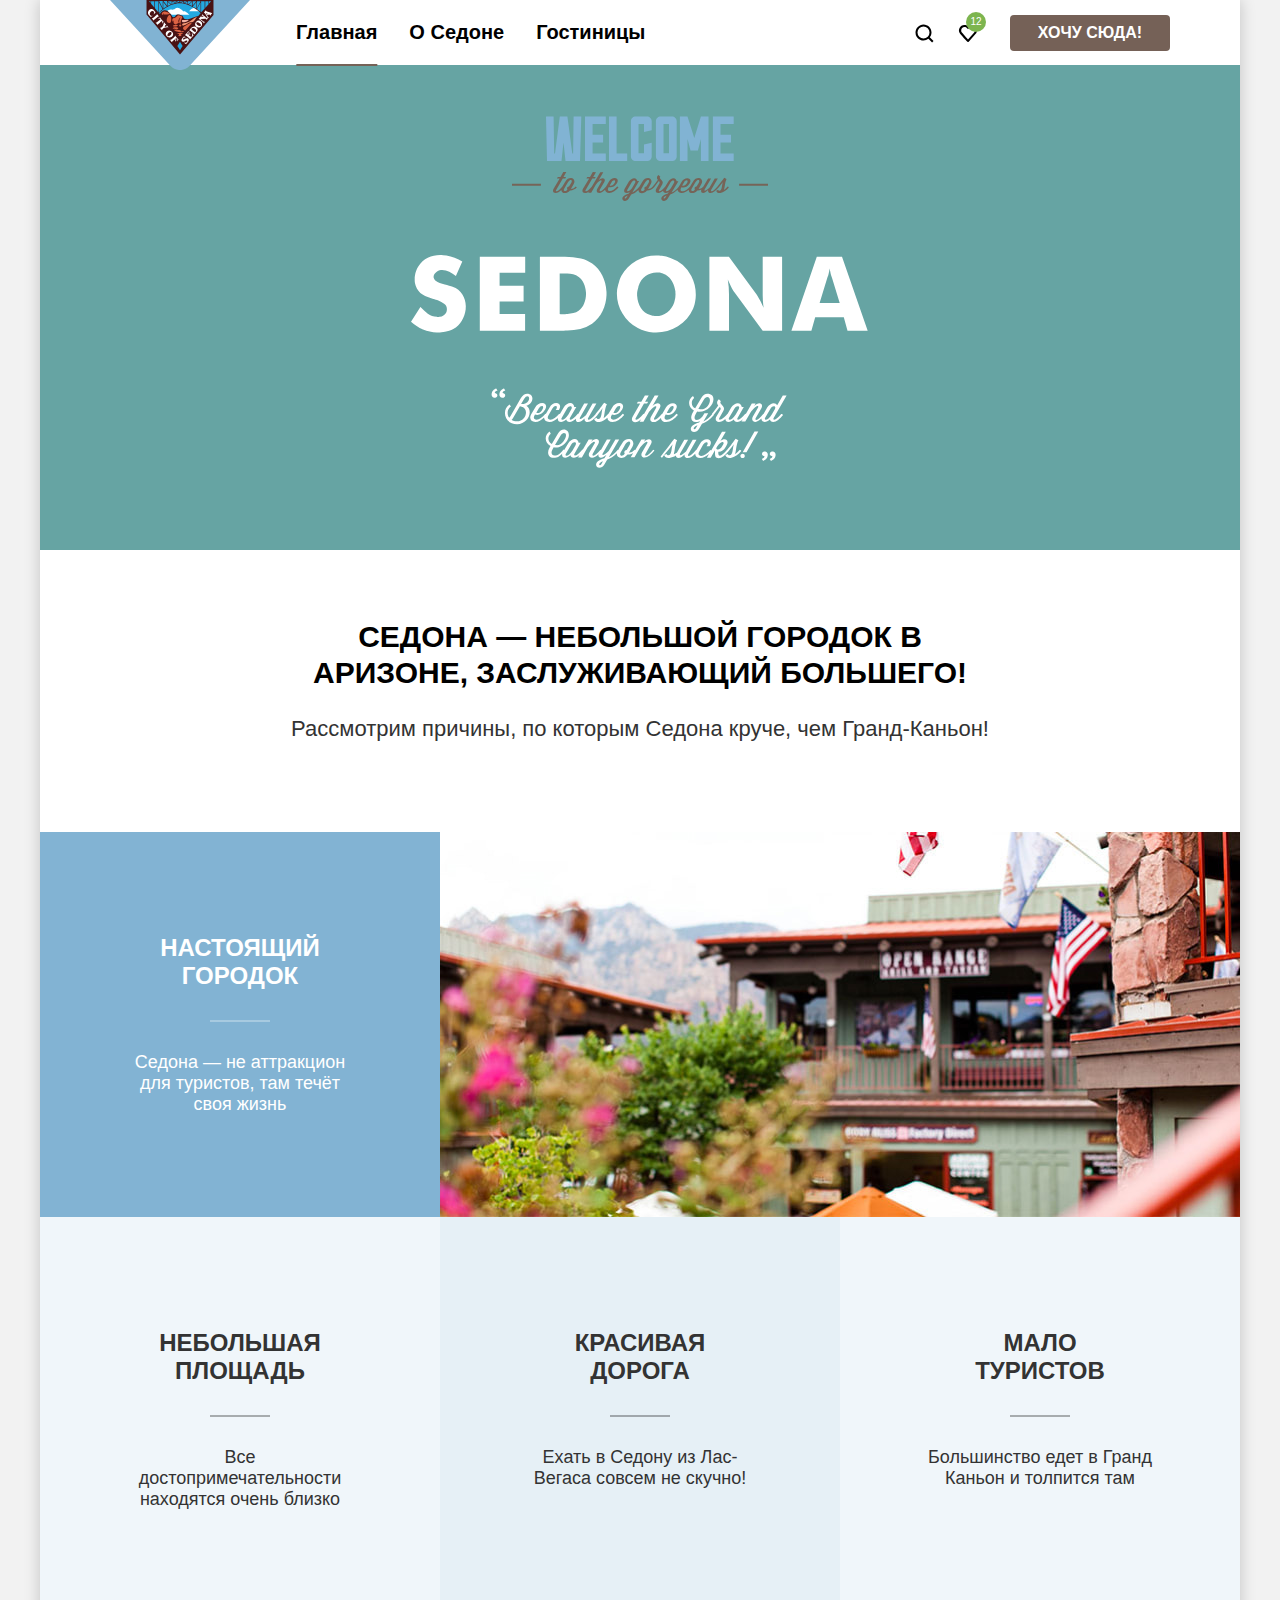
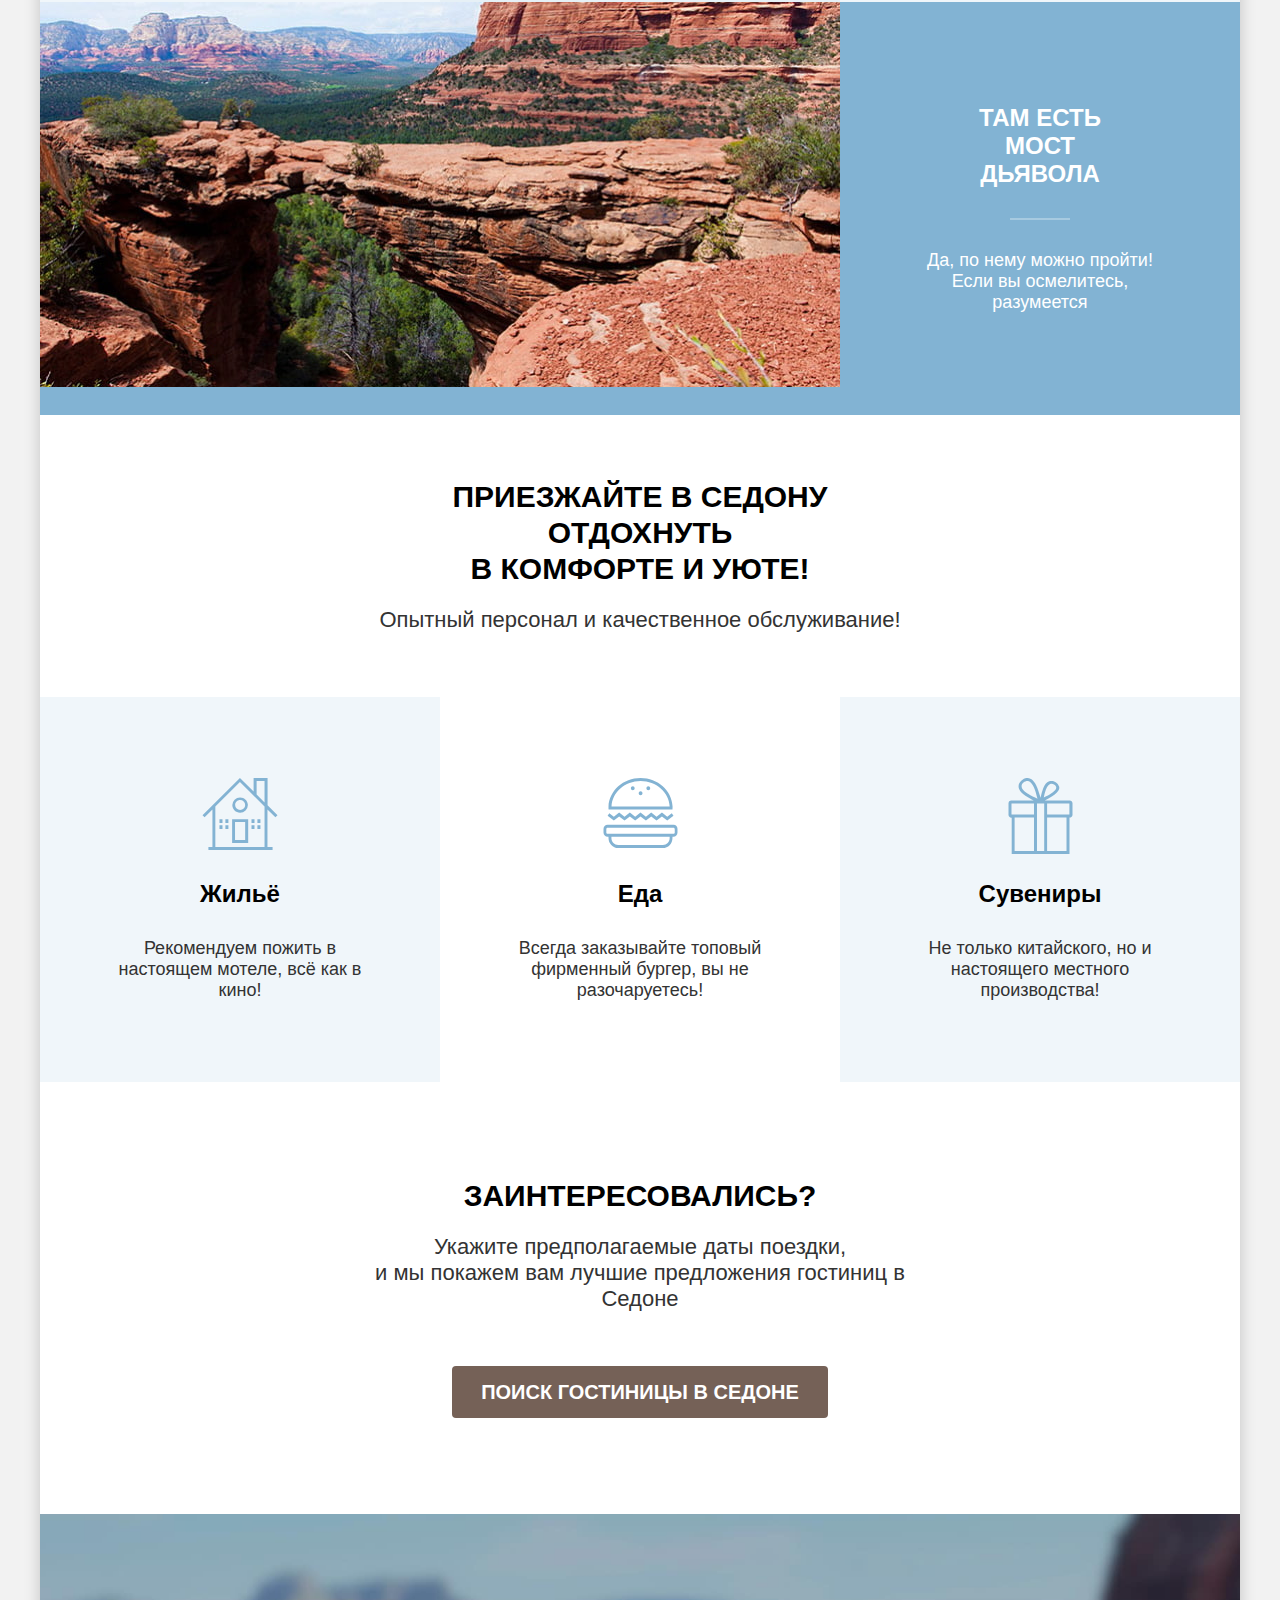
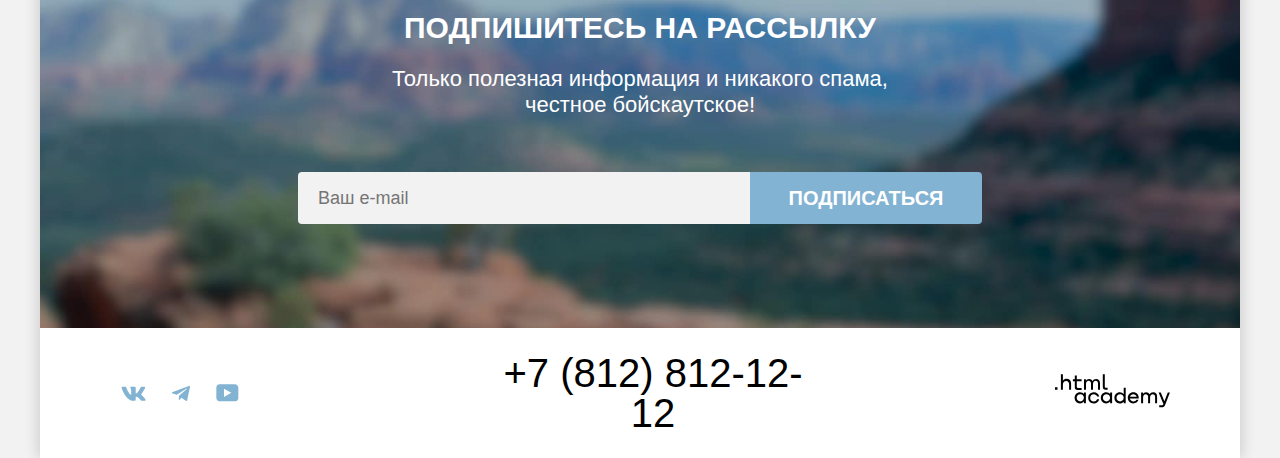
==== commit d651f077: "Исправляет неточности после PerfectPixel" ====
--- a/index.html
+++ b/index.html
@@ -91,7 +91,7 @@
               </li>
               <li class="advantages-item advantages-hero-block advantages-hero-reverse">
                 <div class="advantages-content">
-                  <h3 class="advantages-title">Там есть мост дьявола</h3>
+                  <h3 class="advantages-title">Там есть<br>мост дьявола</h3>
                   <p>Да, по нему можно пройти! Если вы осмелитесь, разумеется</p>
                 </div>
                 <img src="images/photo-2.jpg" width="800" height="385" alt="Фотография Моста Дьявола">
@@ -100,7 +100,7 @@
           </section>
 
           <section class="services">
-            <h2>Приезжайте в Седону отдохнуть в комфорте и уюте!</h2>
+            <h2>Приезжайте в Седону отдохнуть<br>в комфорте и уюте!</h2>
             <p class="subtitle services-subtitle">Опытный персонал и качественное обслуживание!</p>
             <ul class="services-list">
               <li class="services-item">
@@ -173,7 +173,7 @@
       </footer>
     </div>
 
-    <div class="modal-container">
+    <div class="modal-container modal-container-close">
       <div class="modal modal-date-search">
         <button class="modal-button-close">
           <span class="visually-hidden">Закрыть</span>
--- a/styles/styles.css
+++ b/styles/styles.css
@@ -191,7 +191,7 @@
 }
 
 .navigation-current::after{
-    content: '';
+    content:'';
     position: absolute;
     height: 2px;
     width: calc(100% - 32px);
@@ -202,7 +202,7 @@
 }
 
 .navigation-item:active::after{
-    content: '';
+    content:'';
     position: absolute;
     height: 2px;
     width: calc(100% - 32px);
@@ -398,7 +398,7 @@
     background-color: rgba(131, 179, 211, 0.12);
     color: rgba(51, 51, 51, 1);
     width: 400px;
-    padding-top: 102px;
+    padding-top: 112px;
     box-sizing: border-box;
 }
 
@@ -889,7 +889,8 @@
     fill: rgba(117, 97, 87, 0.3);
 }
 
-.button-number-people:hover ~ .button-minus:hover{
+.button-minus:hover,
+.button-plus:hover{
     fill: rgba(0, 0, 0, 1);
 }   
 
@@ -986,6 +987,7 @@
     height: 60px;
     font-size: 20px;
     line-height: 24px;
+    border-radius: 10px;
 }
 
 .button-date-search:hover{
@@ -1153,7 +1155,7 @@
 }
 
 .control{
-    position: relativ;;
+    position: relative;
     display: block;
 }
 
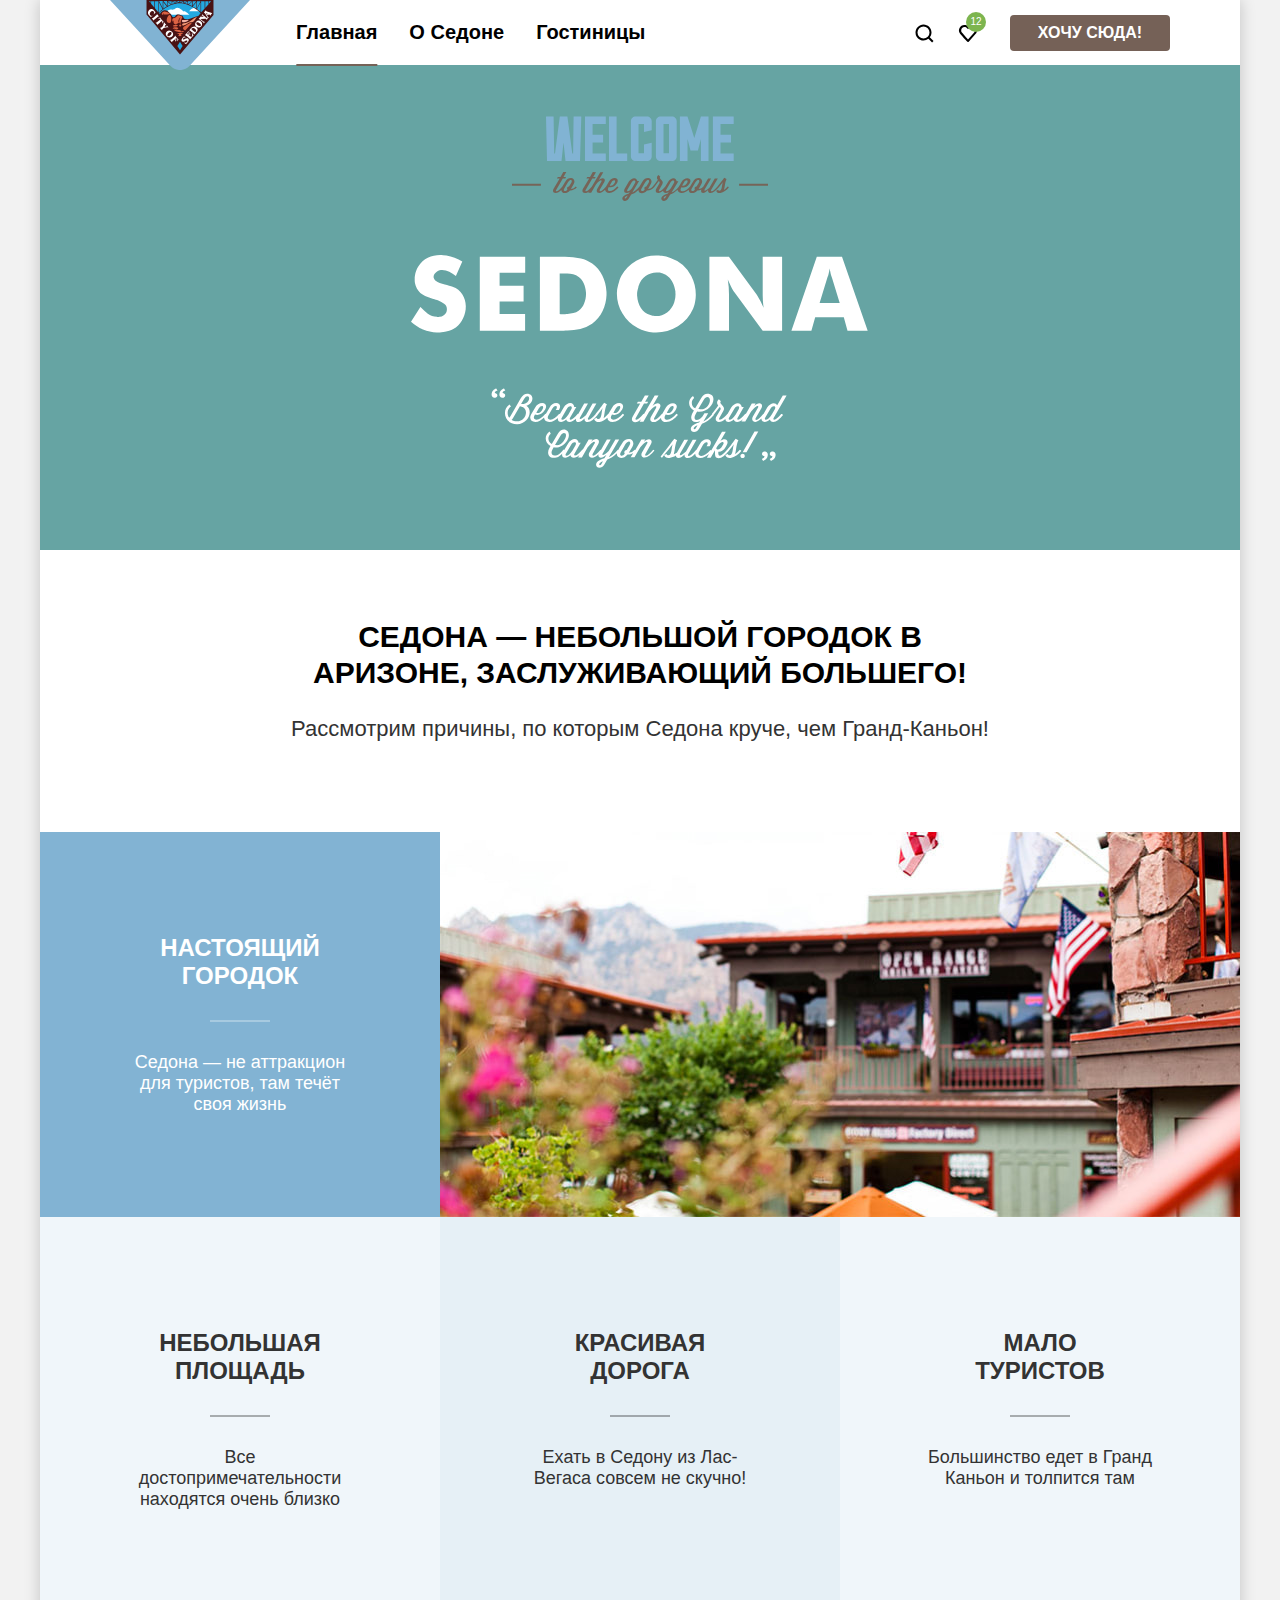
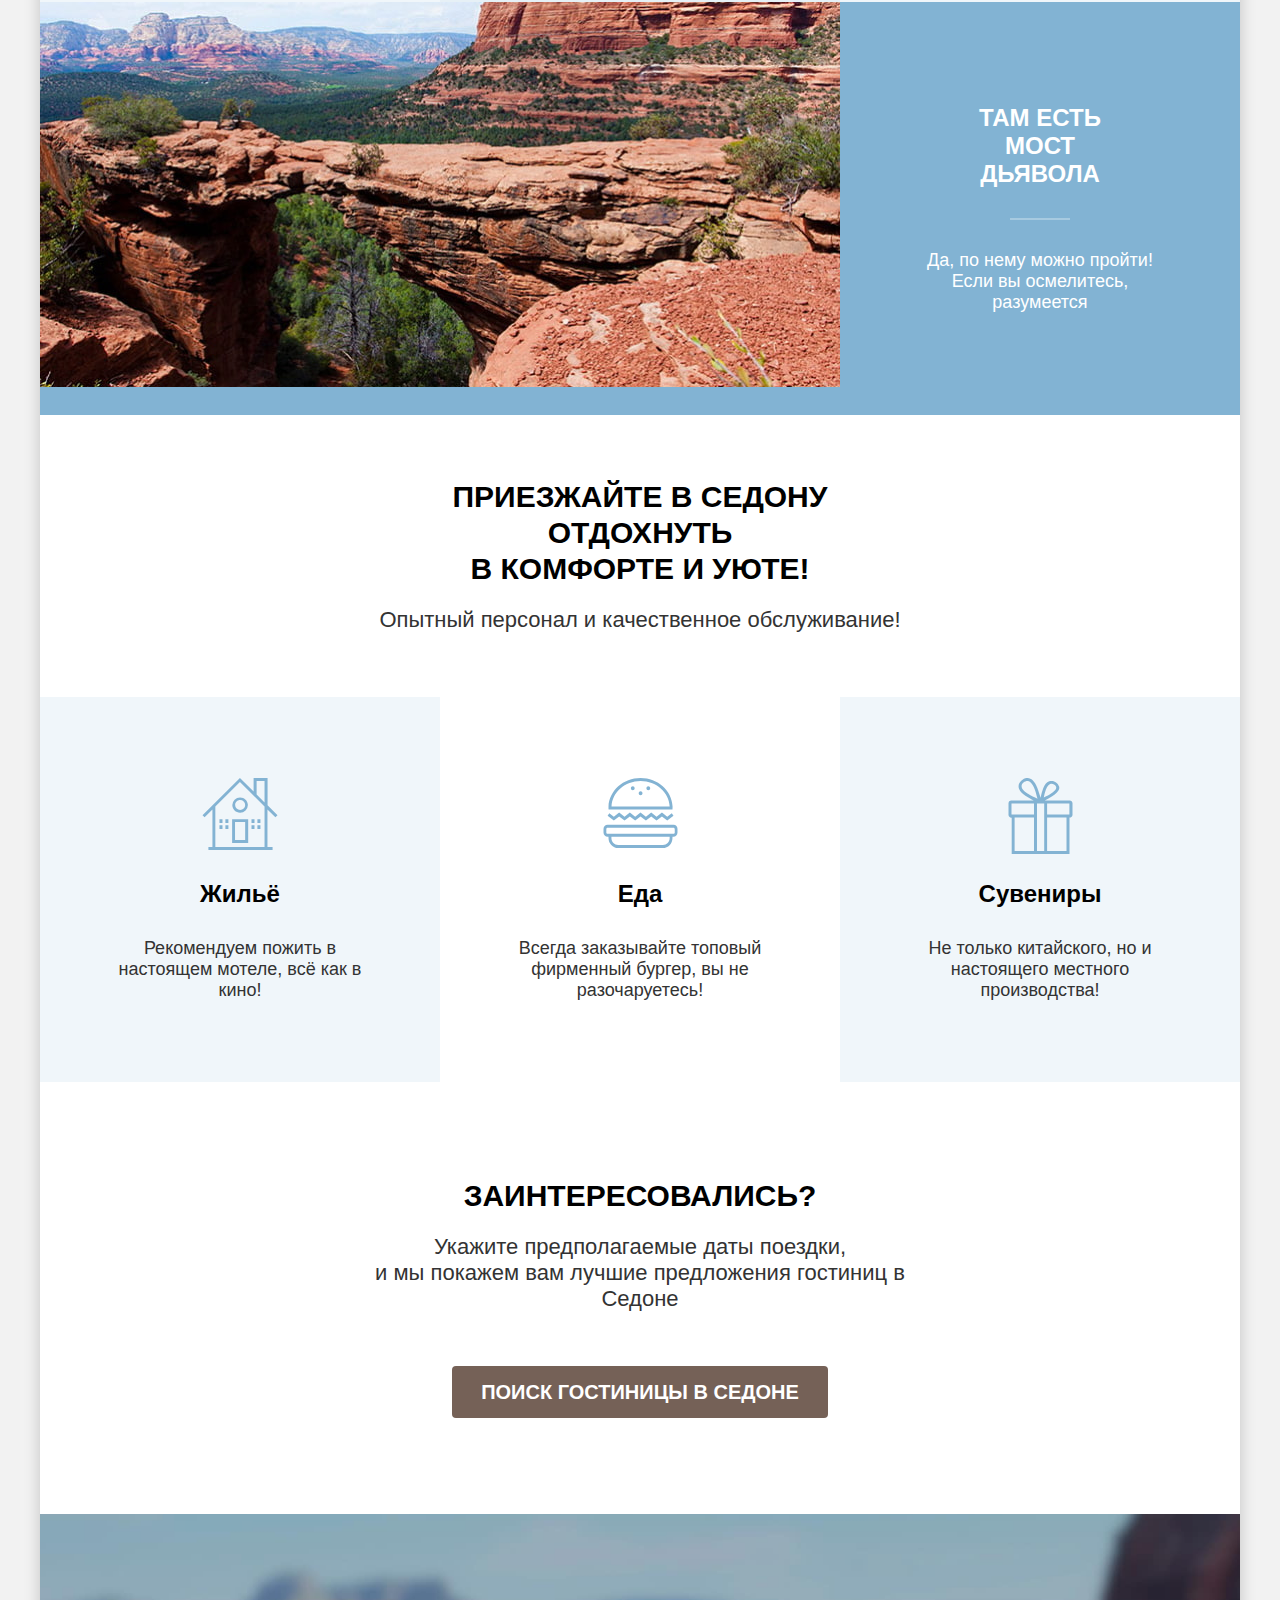
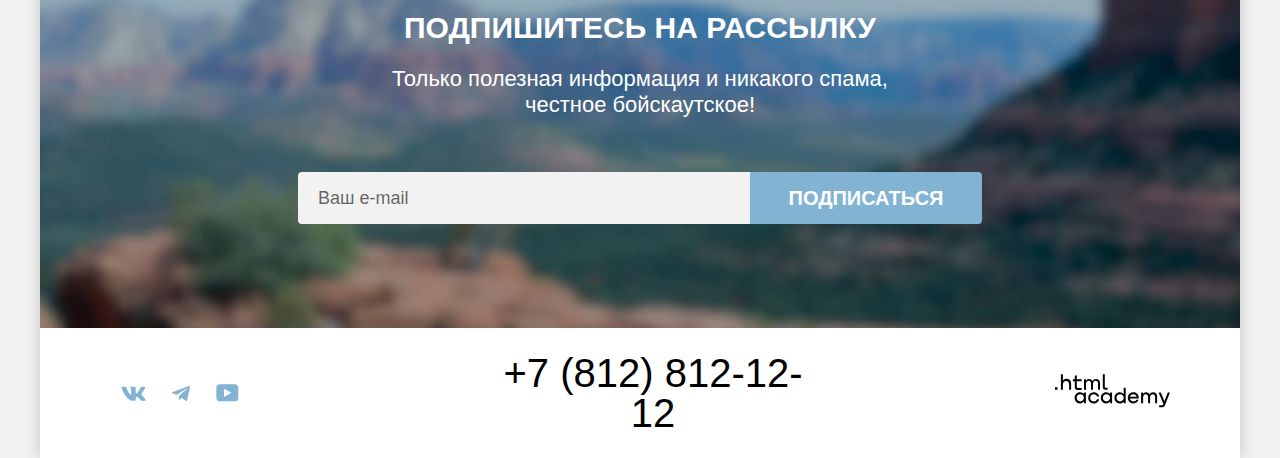
==== commit 68fd57b5: "Добавляет тени модальному окну" ====
--- a/index.html
+++ b/index.html
@@ -4,8 +4,10 @@
     <meta charset="utf-8">
     <title>HTML Academy: Седона</title>
     <link rel="stylesheet" href="styles/styles.css">
+    <link rel="icon" href="favicon.ico">
+    <link rel="icon" type="image/png" href="images/favicon.png">
   </head>
-  <body>
+  <body class="lock">
     <div class="page-container">
       <header class="page-header" data-test="header">
         <a class="logo">
@@ -24,38 +26,32 @@
             </li>
           </ul>
 
-          <ul class="navigation-user">
-            <div class="user-icon-list">
+          <div class="user-icon-list">
+            <ul class="navigation-user">
+                <li class="navigation-user-item">
+                  <a class="navigation-user-link navigation-icon" href="#">
+                    <svg xmlns="http://www.w3.org/2000/svg" width="20" height="20">
+                      <path d="m19.5 18-3.7-3.67c1-1.3 1.7-2.99 1.7-4.87 0-4.38-3.6-7.96-8-7.96s-8 3.68-8 8.05a8 8 0 0 0 12.9 6.27l3.7 3.68 1.4-1.5Zm-10-2.48a6 6 0 0 1-6-5.97 6 6 0 0 1 12 0 6 6 0 0 1-6 5.97Z"/>
+                    </svg>
+                      <span class="visually-hidden">Поиск</span>
+                  </a>
+                </li>
+                <li class="navigation-user-item">
+                  <a class="navigation-user-link navigation-icon" href="#">
+                    <svg xmlns="http://www.w3.org/2000/svg" width="20" height="20">
+                      <path d="M9.9 19a.9.9 0 0 1-.8-.4c-5.4-6.1-6.7-7.5-7-7.9A5.4 5.4 0 0 1 6.5 2C7.8 2 9 2.5 10 3.3a5.46 5.46 0 0 1 9 4.1c0 1.3-.5 2.5-1.3 3.4l-7 7.9c-.2.2-.4.3-.8.3Zm-6-9.5c.3.4 3.5 4 6.1 6.9l6.2-7c.5-.5.7-1.2.7-2 0-1.8-1.5-3.3-3.3-3.3-1 0-2 .5-2.7 1.3-.3.3-.6.4-.9.4-.3 0-.6-.2-.8-.4-.7-.8-1.7-1.3-2.7-1.3-1.8 0-3.3 1.5-3.3 3.3-.1.9.3 1.6.7 2.1-.1 0-.1 0 0 0Z"/>
+                    </svg>
+                      <span class="favourites">12</span>
+                      <span class="visually-hidden">Избранное</span>
+                  </a>
+                </li>
               <li class="navigation-user-item">
-                <a class="navigation-user-link navigation-icon" href="#">
-                  <svg xmlns="http://www.w3.org/2000/svg" width="20" height="20">
-                    <path d="m19.5 18-3.7-3.67c1-1.3 1.7-2.99 1.7-4.87 0-4.38-3.6-7.96-8-7.96s-8 3.68-8 8.05a8 8 0 0 0 12.9 6.27l3.7 3.68 1.4-1.5Zm-10-2.48a6 6 0 0 1-6-5.97 6 6 0 0 1 12 0 6 6 0 0 1-6 5.97Z"/><
-                  </svg>
-                    <span class="visually-hidden">
-                      Поиск
-                    </span>
+                <a class="navigation-user-link button navigation-button" href="#">
+                  <span>Хочу сюда!</span>
                 </a>
               </li>
-              <li class="navigation-user-item">
-                <a class="navigation-user-link navigation-icon" href="#">
-                  <svg xmlns="http://www.w3.org/2000/svg" width="20" height="20">
-                    <path d="M9.9 19a.9.9 0 0 1-.8-.4c-5.4-6.1-6.7-7.5-7-7.9A5.4 5.4 0 0 1 6.5 2C7.8 2 9 2.5 10 3.3a5.46 5.46 0 0 1 9 4.1c0 1.3-.5 2.5-1.3 3.4l-7 7.9c-.2.2-.4.3-.8.3Zm-6-9.5c.3.4 3.5 4 6.1 6.9l6.2-7c.5-.5.7-1.2.7-2 0-1.8-1.5-3.3-3.3-3.3-1 0-2 .5-2.7 1.3-.3.3-.6.4-.9.4-.3 0-.6-.2-.8-.4-.7-.8-1.7-1.3-2.7-1.3-1.8 0-3.3 1.5-3.3 3.3-.1.9.3 1.6.7 2.1-.1 0-.1 0 0 0Z"/>
-                  </svg>
-                    <span class="favourites">12</span>
-                    <span class="visually-hidden">
-                      Избранное
-                    </span>
-                </a>
-              </li>
-            </div>
-            <li class="navigation-user-item">
-              <a class="navigation-user-link button navigation-button" href="#">
-                <span>
-                  Хочу сюда!
-                </span>
-              </a>
-            </li>
-          </ul>
+            </ul>
+          </div>
         </nav>
       </header>
 
@@ -121,9 +117,7 @@
         <section class="search" data-test="search">
           <h2>Заинтересовались?</h2>
           <p class="subtitle search-subtitle">Укажите предполагаемые даты поездки,<br>и мы покажем вам лучшие предложения гостиниц в Седоне</p>
-          <a class="search-link button" href="catalog.html">
-            Поиск гостиницы в Седоне
-          </a>
+          <a class="search-link button" href="catalog.html">Поиск гостиницы в Седоне</a>
         </section>
 
         <section class="subscription index-subscription" data-test="subscribe">
--- a/styles/styles.css
+++ b/styles/styles.css
@@ -1,4 +1,4 @@
-@font-face {
+@font-face{
     font-family: 'PT Sans';
     font-style: normal;
     font-weight: 400;
@@ -6,16 +6,18 @@
     font-display: swap;
 }
 
-@font-face {
+@font-face{
     font-family: 'PT Sans';
     font-style: normal;
     font-weight: 700;
     src: url('../fonts/ptsans-700.woff2') format('woff2');
     font-display: swap;
 }
+
 html{
     height: 100%;
 }
+
 body{
     height: 100%;
     font-family: 'PT Sans', sans-serif;
@@ -26,7 +28,7 @@
     margin: 0;
 }
 
-.page-container {
+.page-container{
     background-color: rgba(255, 255, 255, 1);
     width: 1200px;
     margin: 0 auto;
@@ -77,7 +79,6 @@
     color: rgba(255, 255, 255, 0.3);
 }
 
-
 .button:disabled{
     background-color: rgba(229, 229, 229, 1);
     color: rgba(255, 255, 255, 1);
@@ -104,10 +105,6 @@
     position: relative;
 }
 
-.logo:focus{
-    outline-color: rgba(104, 162, 202, 1);
-}
-
 .page-header{
     display: flex;
     padding: 0 70px;
@@ -126,14 +123,6 @@
 
 .navigation-link:not(.navigation-current)active{
     color: rgba(0, 0, 0, 0.3);;
-}
-
-.navigation-link:focus{
-    outline-color: rgba(104, 162, 202, 1);
-}
-
-.navigation-user-link:focus{
-    outline-color: rgba(104, 162, 202, 1);
 }
 
 .navigation-list{
@@ -154,12 +143,13 @@
     margin: 0;
     align-items: center;
     margin-left: auto;
+    flex-wrap: wrap;
 }
 
 .user-icon-list{
-        display: flex;
-        max-width: 200px;
-        flex-wrap: wrap;
+    display: flex;
+    margin-left: auto;
+    max-width: 300px;
 }
 
 .navigation-icon{
@@ -201,18 +191,6 @@
     transform: translate(-50%);
 }
 
-.navigation-item:active::after{
-    content:'';
-    position: absolute;
-    height: 2px;
-    width: calc(100% - 32px);
-    background: rgba(117, 98, 87, 1);
-    bottom: -1px;
-    left: 50%;
-    transform: translate(-50%);
-
-}
-
 .navigation-link{
     font-weight: 700;
     font-size: 20px;
@@ -254,6 +232,12 @@
 
 .navigation-button:active{
     color: rgba(255, 255, 255, 0.3);
+}
+
+.navigation-link:focus,
+.navigation-icon:focus,
+.logo:focus{
+    outline: 3px solid rgba(104, 162, 202, 1);
 }
 
 .favourites{
@@ -551,6 +535,8 @@
     font-weight: 700;
     text-transform: uppercase;
     margin-bottom: 20px;
+    margin: 0;
+    margin-bottom: 20px;
 }
 
 .subscription p{
@@ -589,14 +575,20 @@
     color: rgba(255, 255, 255, 0.3);
 }
 
+.subscription-button:disabled{
+    color: rgba(255, 255, 255, 1);
+    background-color: rgba(229, 229, 229, 1);
+    cursor: default;
+}
+
 .subscription input{
     font-family: 'PT Sans', sans-serif;
     background-color: rgba(242, 242, 242, 1);
     border: none;
-    font-weight: 400;
+    font-weight: 700;
     font-size: 18px;
     line-height: 24px;
-    color: rgba(0, 0, 0, 0.6);
+    color: rgba(0, 0, 0, 1);
     width: 452px;
     margin: 0;
     border-radius: 4px 0px 0px 4px;
@@ -607,6 +599,12 @@
 .subscription input:focus-visible{
     outline: none;
 }
+
+.subscription input[type="text"]::-moz-placeholder {color: rgba(0, 0, 0, 0.6); font-weight: 400;}
+.subscription input[type="text"]::-webkit-input-placeholder { color: rgba(0, 0, 0, 0.6); font-weight: 400;}
+.subscription input[type="text"]:-ms-input-placeholder { color: rgba(0, 0, 0, 0.6); font-weight: 400;}
+.subscription input[type="text"]::-ms-input-placeholder { color: rgba(0, 0, 0, 0.6); font-weight: 400;}
+.subscription input[type="text"]::placeholder { color: rgba(0, 0, 0, 0.6); font-weight: 400;}
 
 /*Footer*/
 .page-footer{
@@ -634,8 +632,10 @@
     align-items: center;
 }
 
-.footer-social-link:focus{
-    outline-color: rgba(104, 162, 202, 1);
+.footer-social-link:focus,
+.footer-contact-phone:focus,
+.htmlacademy-link:focus{
+    outline: 3px solid rgba(104, 162, 202, 1);
 }
 
 .footer-social-item{
@@ -661,10 +661,6 @@
     color: rgba(117, 97, 87, 1);
 }
 
-.footer-contact-phone:focus{
-    outline-color: rgba(104, 162, 202, 1);
-}
-
 .footer-contact-phone:active{
     color: rgba(117, 97, 87, 0.3);
 }
@@ -689,15 +685,15 @@
     fill: rgba(117, 97, 87, 1);
 }
 
-.htmlacademy-link:focus{
-    outline-color: rgba(104, 162, 202, 1);
-}
-
 .htmlacademy-link:active .htmlacademy-icon{
     fill: rgba(117, 97, 87, 0.3);
 }
 
 /*Modal-conteiner*/
+/* .lock{
+    overflow: hidden;
+} */
+
 .modal-container{
     position: fixed;
     top: 0;
@@ -723,6 +719,7 @@
     width: 717px;
     border-radius: 30px;
     box-sizing: border-box;
+    box-shadow: 0 25px 50px 0 rgba(0, 0, 0, 0.15);
 }
 
 .modal-button-close{
@@ -744,7 +741,8 @@
     background-color: rgba(230, 230, 230, 1);
 }
 
-.modal-button-close:focus{
+.modal-button-close:focus,
+.date-form-field:focus{
     outline: 3px solid rgba(131, 179, 211, 1);
 }
 
@@ -778,6 +776,7 @@
     font-size: 18px;
     line-height: 24px;
     padding: 12px 20px;
+    padding-right: 50px;
     box-sizing: border-box;
     border-radius: 4px;
     background-image: url(../images/calendar-vector.svg);
@@ -786,19 +785,16 @@
     background-position-y: 14px;
 }
 
-.date-form-field::placeholder{
-    color: rgba(0, 0, 0, 0.6);
-}
+.date-form-field[type="text"]::-moz-placeholder {color: rgba(0, 0, 0, 0.6);}
+.date-form-field[type="text"]::-webkit-input-placeholder { color: rgba(0, 0, 0, 0.6);}
+.date-form-field[type="text"]:-ms-input-placeholder { color: rgba(0, 0, 0, 0.6);}
+.date-form-field[type="text"]::-ms-input-placeholder { color: rgba(0, 0, 0, 0.6);}
+.date-form-field[type="text"]::placeholder { color: rgba(0, 0, 0, 0.6);}
 
 .date-form-field:hover,
 .number-people-input:hover{
     background-color: rgba(230, 230, 230, 1);
 }
-
-.date-form-field:focus{
-    outline: 3px solid rgba(131, 179, 211, 1);
-}
-
 
 .date-form-icon{
     fill: rgba(0, 0, 0, 0.3);
@@ -902,9 +898,11 @@
     border-radius: 4px;
 }
 
-.number-people-input::placeholder{
-    color: rgba(0, 0, 0, 1);
-}
+.number-people-input[type="number"]::-moz-placeholder {color: rgba(0, 0, 0, 1);}
+.number-people-input[type="number"]::-webkit-input-placeholder { color: rgba(0, 0, 0, 1);}
+.number-people-input[type="number"]:-ms-input-placeholder { color: rgba(0, 0, 0, 1);}
+.number-people-input[type="number"]::-ms-input-placeholder { color: rgba(0, 0, 0, 1);}
+.number-people-input[type="number"]::placeholder { color: rgba(0, 0, 0, 1);}
 
 .number-people-input::-webkit-outer-spin-button,
 .number-people-input::-webkit-inner-spin-button{
@@ -957,6 +955,7 @@
     transform: translateX(-50%);
     margin-left: 13px;
     display: none;
+    box-shadow: 0 15 30 0 rgba(0, 0, 0, 0.3);
 }
 
 .tooltip-toggle:hover + .tooltip-text,
@@ -1004,6 +1003,11 @@
     color: rgba(255, 255, 255, 0.3);
 }
 
+.button-date-search:disabled{
+    color: rgba(255, 255, 255, 1);
+    background-color: rgba(229, 229, 229, 1);
+    cursor: default;
+}
 
 /*Catalog.html*/
 .main-inner h1{
@@ -1030,6 +1034,7 @@
     width: 1060px;
     margin: 0 auto;
 }
+
 .breadcrumbs{
     list-style-type: none;
     display: flex;
@@ -1045,6 +1050,7 @@
     font-weight: 400;
     text-decoration: none;
 }
+
 .breadcrumbs-item{
     position: relative;
     padding-left: 28px;
@@ -1064,7 +1070,7 @@
 }
 
 .breadcrumbs-link:focus{
-    outline-color: rgba(104, 162, 202, 1);
+    outline:3px solid rgba(104, 162, 202, 1);
 }
 
 .breadcrumbs-link:active{
@@ -1089,7 +1095,7 @@
 }
 
 
-.breadcrumbs-symbol::after{
+.breadcrumbs-link::after:not(.breadcrumbs-item:last-child){
     content: url(../images/breadcrumbs-arr.svg);
     position: absolute;
     transform: translateX(10px);
@@ -1115,6 +1121,7 @@
 }
 
 .catalog-filter-title{
+    padding: 0;
     font-size: 20px;
     line-height: 24px;
     color: #FFFFFF;
@@ -1235,6 +1242,11 @@
     color: rgba(255, 255, 255, 0.3);
 }
 
+.filter-button:disabled{
+    background-color: rgba(229, 229, 229, 1);
+    color: rgba(255, 255, 255, 1);
+    cursor: default;
+}
 
 .filter-button-close{
     font-family: 'PT Sans';
@@ -1263,6 +1275,11 @@
     color: rgba(255, 255, 255, 0.3);
 }
 
+.filter-button-close:disabled{
+    color: rgba(255, 255, 255, 0.1);
+    cursor: default;
+}
+
 .range-wrapper-inputs{
     display: flex;
     gap: 2px;
@@ -1272,29 +1289,48 @@
 .catalog-filter-label{
     margin: 0;
     width: 143px;
-    height: 48px;
     background-color: rgba(242, 242, 242, 1);
     display: flex;
     justify-content: space-between;
     align-items: center;
-    padding: 0 20px;
-    box-sizing: border-box;
-    color: rgba(0, 0, 0, 0.3);
+    box-sizing: border-box;
+    position: relative;
 }
 
 .range-input{
-    width: 70px;
-    height: 20px;
+    width: 143px;
+    height: 48px;
     background-color: transparent;
     border: none;
     font-family: 'PT Sans', sans-serif;
     font-weight: 700;
     font-size: 18px;
     line-height: 24px;
-}
-
-.range-input::placeholder{
-    color: rgba(0, 0, 0, 1);
+    padding: 12px 20px;
+    padding-right: 40px;
+    box-sizing: border-box;
+}
+
+.range-input-from{
+    color: rgba(0, 0, 0, 0.3);
+    position: absolute;
+    left: 106px;
+    bottom: 12px;
+}
+
+.range-input[type="number"]::-moz-placeholder {color: rgba(0, 0, 0, 1);}
+.range-input[type="number"]::-webkit-input-placeholder { color:rgba(0, 0, 0, 1);}
+.range-input[type="number"]:-ms-input-placeholder { color: rgba(0, 0, 0, 1);}
+.range-input[type="number"]::-ms-input-placeholder { color: rgba(0, 0, 0, 1);}
+.range-input[type="number"]::placeholder { color: rgba(0, 0, 0, 1);}
+
+.range-input:hover{
+    background-color: rgba(230, 230, 230, 1);
+}
+
+.range-input:focus{
+    background-color: rgba(230, 230, 230, 1);
+    outline: 3px solid rgba(131, 179, 211, 1);
 }
 
 .min-price{
@@ -1303,10 +1339,6 @@
 
 .max-price{
     border-radius: 0px 4px 4px 0px;
-}
-
-.range-input:focus{
-    outline: 3px solid rgba(131, 179, 211, 1);
 }
 
 .range-input:focus-visible{
@@ -1357,7 +1389,7 @@
 }
 
 .catalog-filter-group:nth-child(3){
-    margin-left: 140px;
+    margin-left: 150px;
 }
 
 .range-scale{
@@ -1370,6 +1402,7 @@
 .catalog{
     width: 1060px;
     margin: 0 auto;
+    margin-bottom: 60px;
 }
 
 .catalog-sorting{
@@ -1384,10 +1417,10 @@
     height: 48px;
     border: 2px solid rgba(229, 229, 229, 1);
     border-radius: 4px;
-    margin-right: 8px;
     display: flex;
     align-items: center;
     justify-content: center;
+    box-sizing: border-box;
 }
 
 .card-toggle-current{
@@ -1398,9 +1431,10 @@
     border-color: rgba(0, 0, 0, 1);
 }
 
-.card-grid-toggle:focus{
-    outline-color: rgba(104, 162, 202, 1);
-    border-color: rgba(229, 229, 229, 1);
+.card-grid-toggle:focus,
+.select-control:focus{
+    outline: 3px solid rgba(104, 162, 202, 1);
+    border-color: transparent;
 }
 
 .card-grid-toggle:active{
@@ -1414,6 +1448,13 @@
     font-weight: 700;
     margin: 0;
     text-transform: uppercase;
+}
+
+.catalog-sorting-toggle{
+    margin-left: 70px;
+    display: flex;
+    flex-wrap: wrap;
+    gap: 8px;
 }
 
 .select-control{
@@ -1428,8 +1469,6 @@
     margin-left: 200px;
     border-radius: 4px;
     padding-left: 20px;
-    box-sizing: border-box;
-    margin-right: auto;
     appearance: none;
     background-image: url(../images/sorting-arr.svg);
     background-repeat: no-repeat;
@@ -1442,10 +1481,6 @@
     border-color: rgba(104, 162, 202, 1);
 }
 
-.select-control:focus{
-    outline-color: rgba(104, 162, 202, 1);
-}
-
 .select-control:disabled{
     opacity: 0.3;
     border-color: rgba(0, 0, 0, 1);
@@ -1459,17 +1494,18 @@
     margin: 0;
     padding: 0;
     gap: 20px;
-    margin-bottom: 40px;
+    margin-bottom: 80px;
     grid-template-columns: 340px 340px 340px;
 }
 
 .card-link-image{
     display: block;
-    margin-bottom: 16px;
-}
-
-.card-link-image:focus{
-   outline-color: rgba(104, 162, 202, 1)
+    margin-bottom: 13px;
+}
+
+.card-link-image:focus,
+.card-link-title:focus{
+   outline: 3px solid rgba(104, 162, 202, 1)
 }
 
 .card-link-title{
@@ -1483,11 +1519,7 @@
     margin-bottom: 16px;
 }
 
-.card-link-title:focus{
-    outline-color: rgba(104, 162, 202, 1)
- }
-
-.card-link-title h3{
+.card-title{
     margin: 0;
     padding: 0;
 }
@@ -1596,7 +1628,16 @@
     display: flex;
     padding: 0;
     margin: 0;
-    margin-bottom: 60px;
+    position: relative;
+}
+
+.pagination::after{
+    content: '';
+    position: absolute;
+    width: 1060px;
+    height: 1px;
+    background-color: rgba(230, 230, 230, 1);
+    top: -40px;
 }
 
 .pagination-current{
@@ -1658,11 +1699,12 @@
 /*Catalog-subscription*/
 .catalog-subscription{
     background-color: #FFFFFF;
-    margin-bottom: 104px;
-}
+}
+
 .catalog-subscription h2{
     color: #000000;
 }
+
 .catalog-subscription p{
     color: #333333;
 }
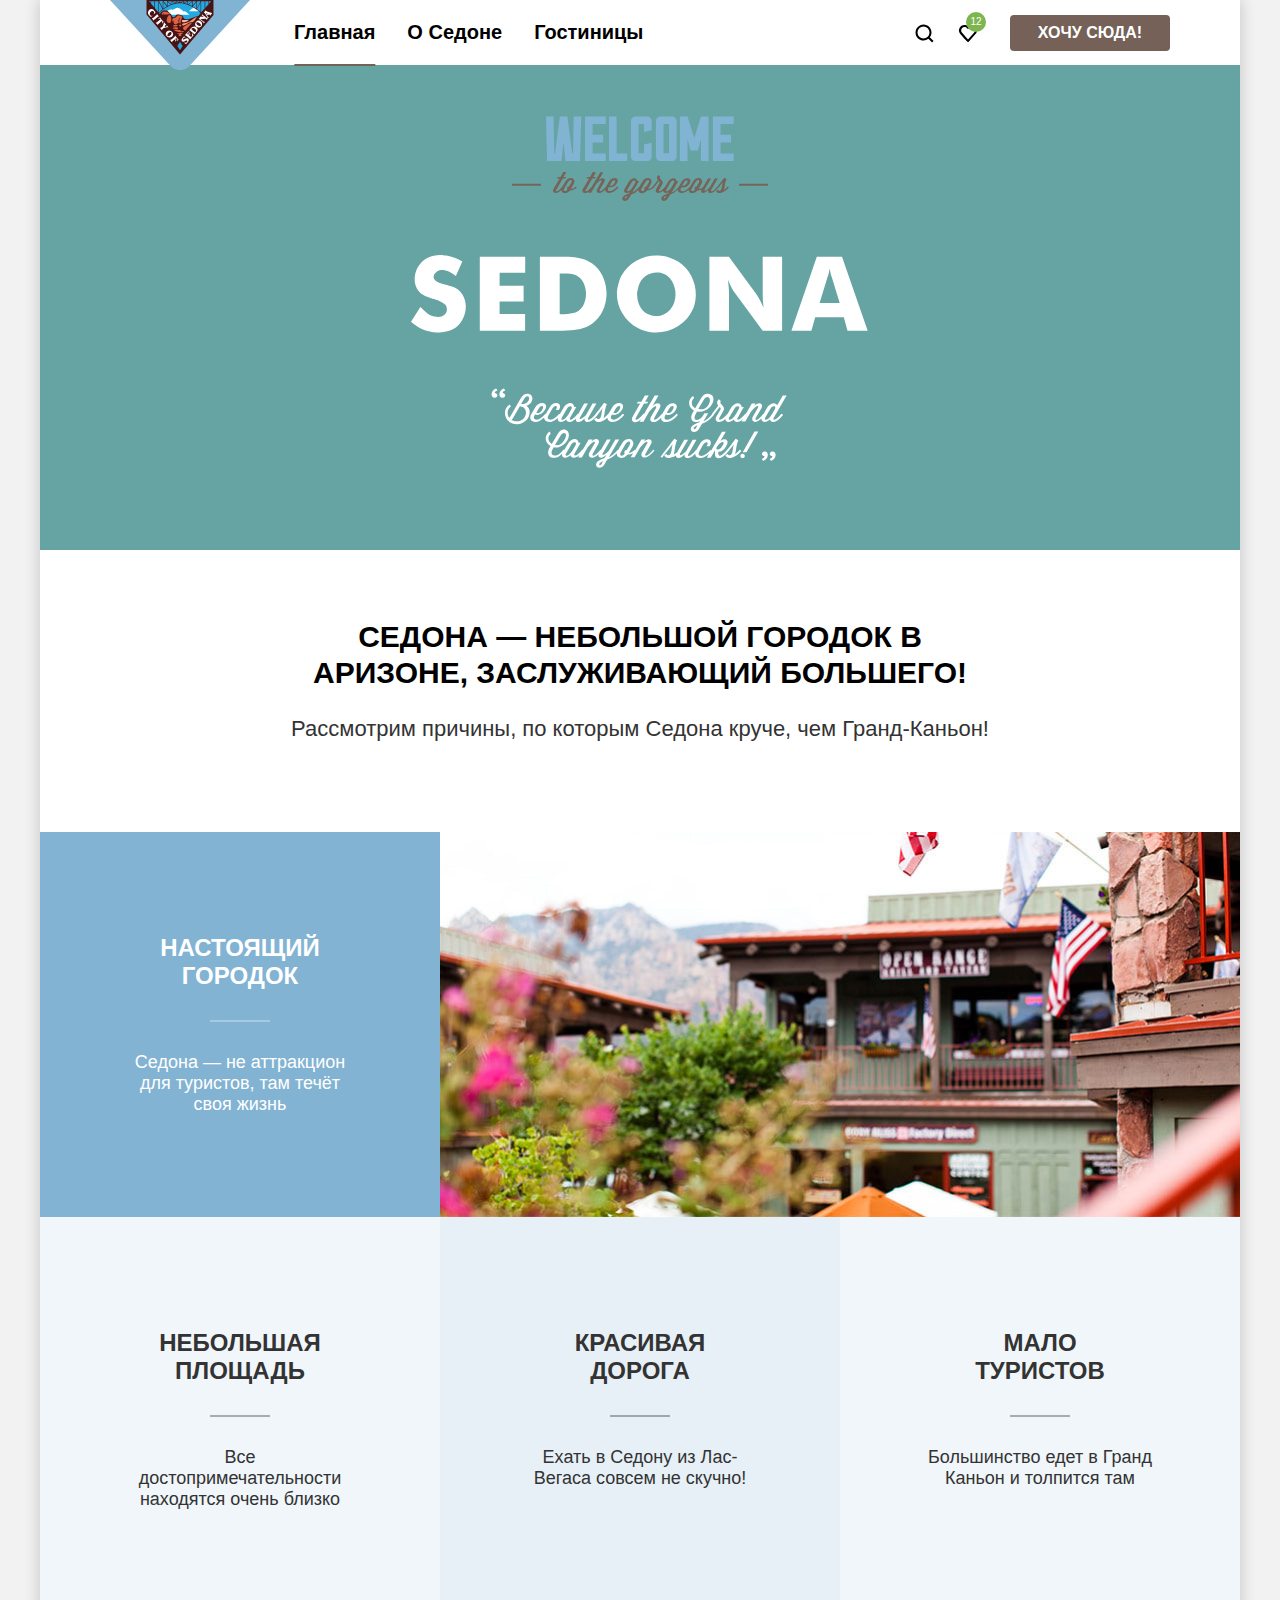
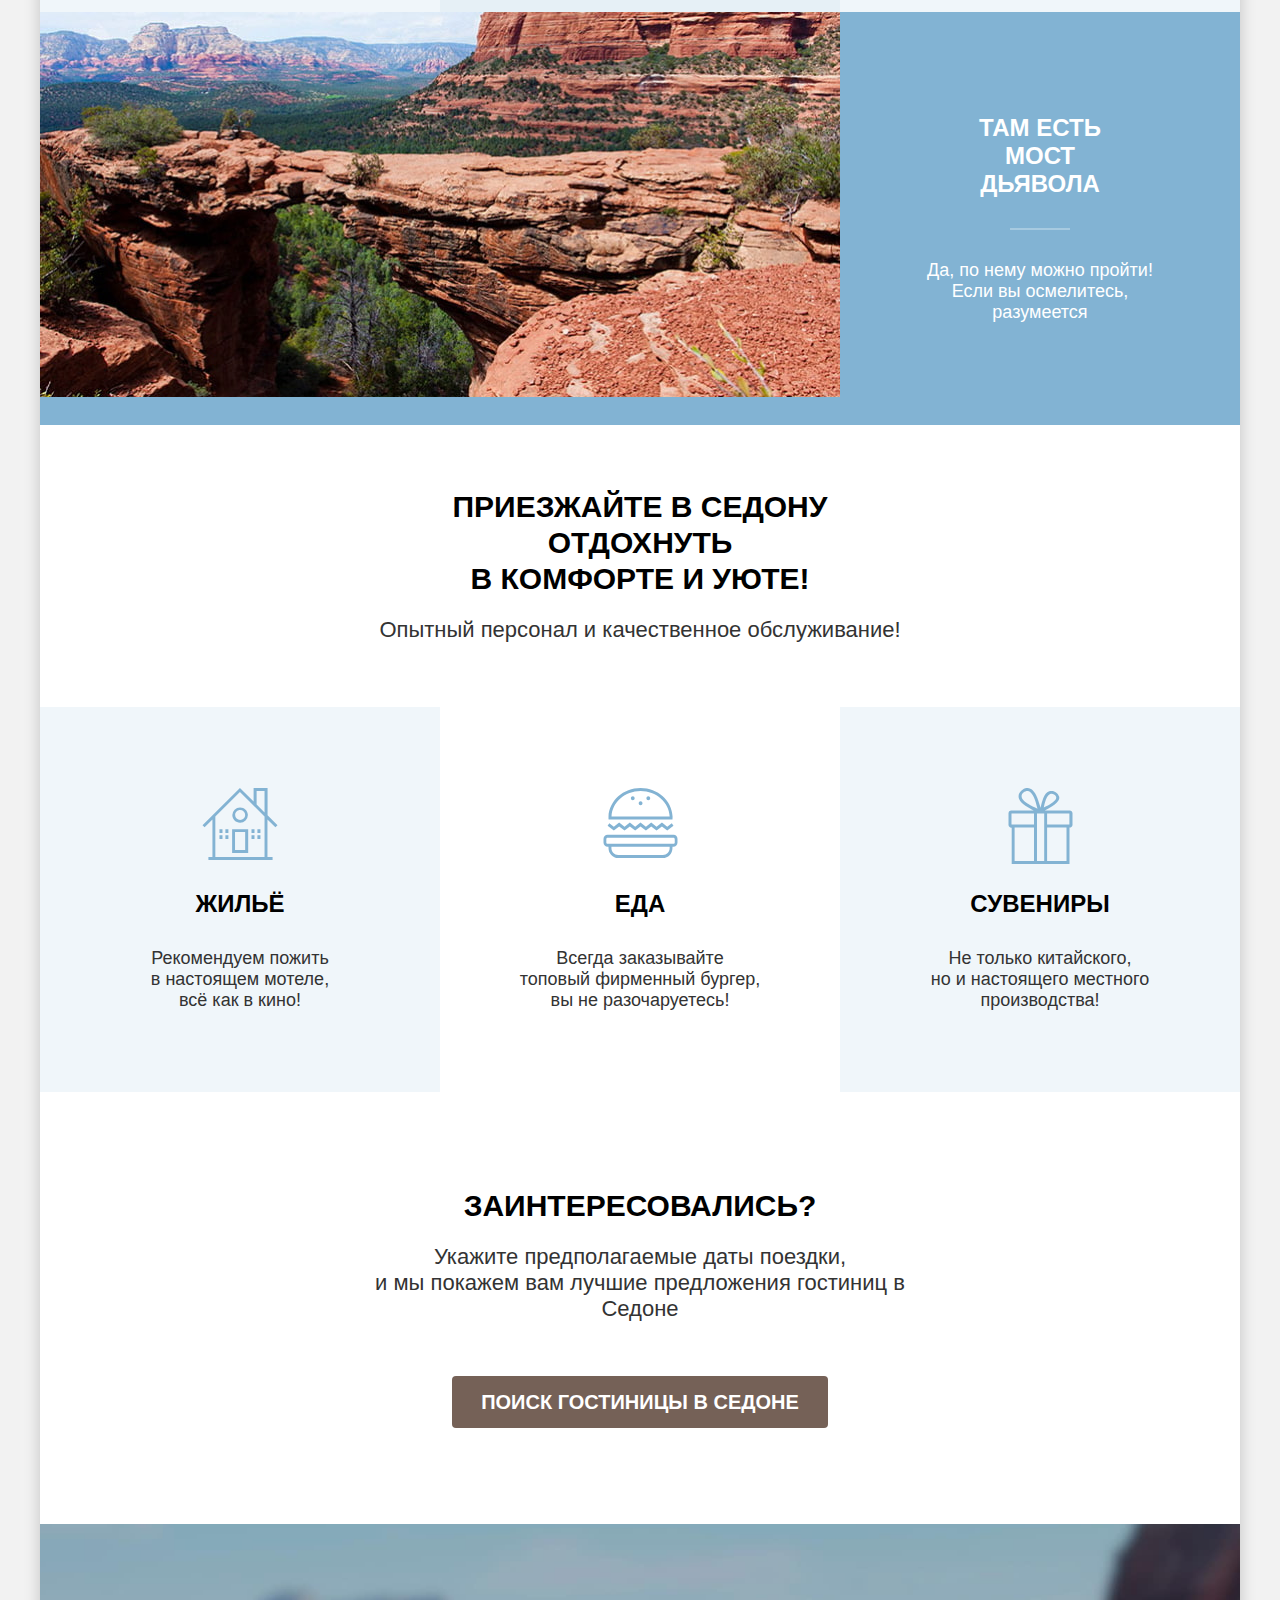
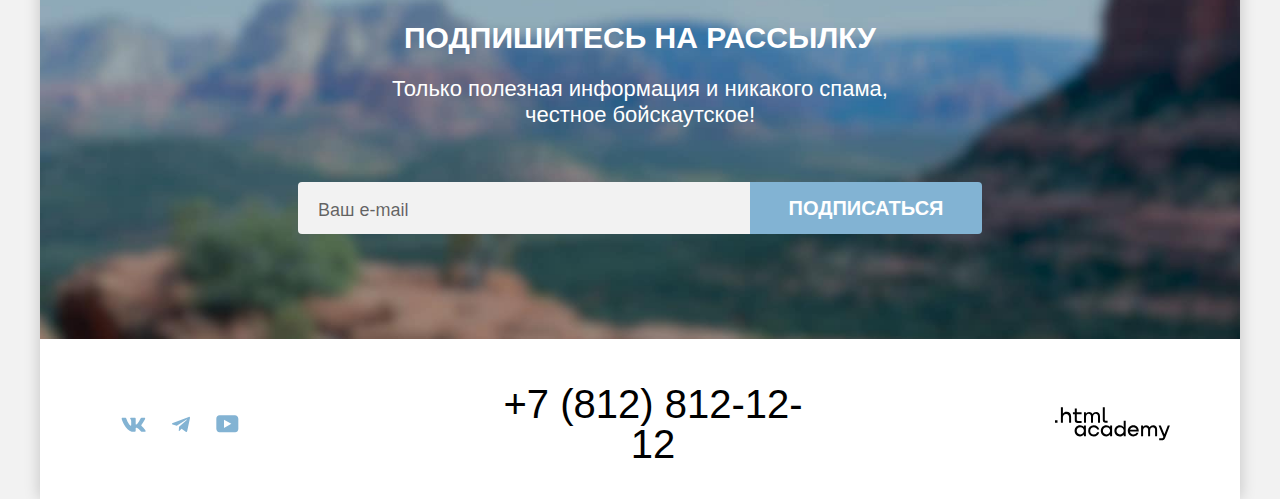
==== commit 1b5bbe98: "Merge pull request #10 from TatianaKarpova1999/master" ====
--- a/index.html
+++ b/index.html
@@ -101,15 +101,15 @@
             <ul class="services-list">
               <li class="services-item">
                 <h3 class="services-title">Жильё</h3>
-                <p>Рекомендуем пожить в настоящем мотеле, всё как в кино!</p>
+                <p>Рекомендуем пожить<br>в настоящем мотеле,<br>всё как в кино!</p>
               </li>
               <li class="services-item services-center-block">
                 <h3 class="services-title">Еда</h3>
-                <p>Всегда заказывайте топовый фирменный бургер, вы не разочаруетесь!</p>
+                <p>Всегда заказывайте<br>топовый фирменный бургер, вы не разочаруетесь!</p>
               </li>
               <li class="services-item">
                 <h3 class="services-title">Сувениры</h3>
-                <p>Не только китайского, но и настоящего местного производства!</p>
+                <p>Не только китайского,<br>но и настоящего местного производства!</p>
               </li>
             </ul>
         </section>
--- a/styles/styles.css
+++ b/styles/styles.css
@@ -128,7 +128,7 @@
 .navigation-list{
     margin: 0;
     padding: 0;
-    margin-left: 30px;
+    margin-left: 28px;
     list-style-type: none;
     display: flex;
     flex-wrap: wrap;
@@ -344,6 +344,7 @@
     max-width: 240px;
     margin: 0 auto;
 }
+
 .advantages-content{
     padding-top: 102px;
     padding-bottom: 102px;
@@ -383,6 +384,7 @@
     color: rgba(51, 51, 51, 1);
     width: 400px;
     padding-top: 112px;
+    padding-bottom: 102px;
     box-sizing: border-box;
 }
 
@@ -430,7 +432,7 @@
 
 .services-list{
     display: flex;
-    justify-content: space-between;
+    flex-wrap: wrap;
     list-style: none;
     margin: 0;
     padding: 0;
@@ -454,6 +456,7 @@
     font-size: 24px;
     line-height: 28px;
     font-weight: 700;
+    text-transform: uppercase;
     margin: 0;
     margin-bottom: 30px;
     margin-top: 183px;
@@ -488,7 +491,7 @@
     font-size: 20px;
     line-height: 36px;
     width: 376px;
-    height: 52px;
+    min-height: 52px;
     margin-bottom: 96px;
     box-sizing: border-box;
     display: block;
@@ -514,8 +517,8 @@
     background-color: rgb(102, 164, 163);
     background-size: cover;
     background-repeat: no-repeat;
-    background-position: center bottom;
-    min-height: 414px;
+    background-position: center;
+    min-height: 415px;
 }
 
 .subscription{
@@ -557,7 +560,7 @@
 .subscription-button{
     font-size: 20px;
     line-height: 36px;
-    width: 232px;
+    min-width: 232px;
     border-radius: 0px 4px 4px 0px;
     background-color: rgba(130, 179, 211, 1);
 }
@@ -592,7 +595,8 @@
     width: 452px;
     margin: 0;
     border-radius: 4px 0px 0px 4px;
-    padding-left: 20px;
+    padding: 0 20px;
+    padding-top: 3px;
     box-sizing: border-box;
 }
 
@@ -614,6 +618,9 @@
     margin: 0 auto;
     align-items: center;
     min-height: 120px;
+    box-sizing: border-box;
+    padding-top: 45px;
+    padding-bottom: 35px;
 }
 
 .footer-social-list{
@@ -623,8 +630,6 @@
     margin: 0;
     padding: 0;
     max-width: 200px;
-    padding-top: 45px;
-    padding-bottom: 45px;
 }
 
 .footer-social-link{
@@ -655,6 +660,7 @@
     width: 335px;
     display: flex;
     flex-wrap: wrap;
+    justify-content: end;
 }
 
 .footer-contact-phone:hover{
@@ -679,6 +685,8 @@
 
 .htmlacademy-link{
     fill: rgba(0, 0, 0, 1);
+    display: flex;
+    align-items: center;
 }
 
 .htmlacademy-link:hover .htmlacademy-icon{
@@ -744,6 +752,7 @@
 .modal-button-close:focus,
 .date-form-field:focus{
     outline: 3px solid rgba(131, 179, 211, 1);
+    background-color: rgba(230, 230, 230, 1);
 }
 
 .modal-button-close:active{
@@ -818,7 +827,7 @@
     margin: 0;
     font-size: 16px;
     line-height: 21px;
-    margin-bottom: 23px;
+    margin-bottom: 22px;
     margin-left: 157px;
     color: rgba(51, 51, 51, 1);
 }
@@ -829,16 +838,20 @@
 
 .number-people{
     display: flex;
-    gap: 88px;
+    flex-wrap: wrap;
+    justify-content: space-between;
+    row-gap: 10px;
     margin-bottom: 48px;
 }
 
 .number-people-adult,
 .number-people-child{
     display: flex;
+    flex-wrap: wrap;
     align-items: center;
-    width: 247px;
+    max-width: 288px;
     min-height: 48px;
+    row-gap: 10px;
 }
 
 .label-number-people{
@@ -852,12 +865,13 @@
     display:flex;
     background-color: rgba(242, 242, 242, 1);
     min-width: 110px;
-    margin-left: 48px;
+    height: 47px;
+    margin-left: 46px;
     border-radius: 4px;
 }
 
 .number-people-input{
-    width: 31px;
+    max-width: 30px;
     height: 48px;
     font-family: 'PT Sans', sans-serif;
     font-weight: 700;
@@ -868,16 +882,27 @@
     background-color: transparent;
 }
 
+.number-people-input:focus-visible{
+    outline: none;
+}
+
 .button-number-people{
-    width: 40px;
+    width: 37px;
     border: none;
     background-color: rgba(242, 242, 242, 1);
     cursor: pointer;
     border-radius: 4px;
     position: relative;
-    display: flex;
-    justify-content: center;
-    align-items: center;
+    padding: 0;
+}
+
+.button-plus{
+    margin-top: 4px;
+}
+
+.button-minus{
+    margin-bottom: 2px;
+    margin-left: 2px;
 }
 
 .button-minus,
@@ -885,16 +910,45 @@
     fill: rgba(117, 97, 87, 0.3);
 }
 
-.button-minus:hover,
-.button-plus:hover{
+.button-number-people:hover .button-minus,
+.button-number-people:hover .button-plus{
     fill: rgba(0, 0, 0, 1);
+}   
+
+.button-number-people:focus .button-minus,
+.button-number-people:focus .button-plus{
+    width: 20px;
+    height: 20px;
+    border-radius: 4px;
+    outline: 3px solid rgba(130, 179, 211, 1);
+    fill: rgba(0, 0, 0, 1);
+}   
+
+.button-number-people:focus .button-plus{
+    padding: 3px;
+    box-sizing: border-box;
+}
+
+.button-number-people:focus .button-minus{
+    padding: 9px 3px;
+    box-sizing: border-box;
+}
+
+.button-number-people:focus{
+    outline: transparent;
+}
+
+.button-number-people:active .button-minus,
+.button-number-people:active .button-plus{
+    fill: rgba(0, 0, 0, 0.2);
 }   
 
 .field-number-child{
     display:flex;
     background-color: rgba(242, 242, 242, 1);
     min-width: 110px;
-    margin-left: 80px;
+    height: 47px;
+    margin-left: 84px;
     border-radius: 4px;
 }
 
@@ -933,6 +987,7 @@
 .tooltip-toggle:hover,
 .tooltip-toggle:focus{
     background-color: rgba(104, 162, 202, 1);
+    outline: transparent;
 }
 
 .tooltip-toggle:active{
@@ -983,7 +1038,7 @@
 .button-date-search{
     background-color: rgba(131, 179, 211, 1);
     width: 100%;
-    height: 60px;
+    min-height: 60px;
     font-size: 20px;
     line-height: 24px;
     border-radius: 10px;
@@ -1038,6 +1093,7 @@
 .breadcrumbs{
     list-style-type: none;
     display: flex;
+    flex-wrap: wrap;
     margin: 0;
     margin-bottom: 40px;
     padding: 0;
@@ -1095,24 +1151,32 @@
 }
 
 
-.breadcrumbs-link::after:not(.breadcrumbs-item:last-child){
+.breadcrumbs-item::after{
     content: url(../images/breadcrumbs-arr.svg);
     position: absolute;
     transform: translateX(10px);
 }
 
+.breadcrumbs-item:last-child::after{
+    content: none;
+}
+
 .catalog-filter{
     display: flex;
+    flex-wrap: wrap;
     padding-bottom: 70px;
+    gap: 70px;
 }
 
 .catalog-filter-group{
     border: none;
     margin: 0;
     padding: 0;
-    margin-right: 70px;
-}
-
+}
+
+.catalog-filter-price{
+    margin-left: auto;
+}
 
 .catalog-filter-list{
     list-style: none;
@@ -1216,14 +1280,13 @@
 }
 
 .filter-buttons{
-    margin-left: auto;
     display: flex;
     flex-direction: column;
     padding-top: 56px;
 }
 
 .filter-button{
-    width: 191px;
+    min-width: 191px;
     height: 36px;
     margin-bottom: 32px;
     background-color: rgba(130, 179, 211, 1);
@@ -1256,7 +1319,7 @@
     border: none;
     text-transform: uppercase;
     color: #FFFFFF;
-    width: 191px;
+    min-width: 191px;
     height: 36px;
     background-color: transparent;
     cursor: pointer;
@@ -1314,8 +1377,8 @@
 .range-input-from{
     color: rgba(0, 0, 0, 0.3);
     position: absolute;
-    left: 106px;
-    bottom: 12px;
+    left: 105px;
+    bottom: 13px;
 }
 
 .range-input[type="number"]::-moz-placeholder {color: rgba(0, 0, 0, 1);}
@@ -1328,7 +1391,7 @@
     background-color: rgba(230, 230, 230, 1);
 }
 
-.range-input:focus{
+.catalog-filter-label .range-input:focus{
     background-color: rgba(230, 230, 230, 1);
     outline: 3px solid rgba(131, 179, 211, 1);
 }
@@ -1381,15 +1444,7 @@
 
 .toggle-max{
     top: -8px;
-    left: 210px;
-}
-
-.catalog-filter-group:nth-child(2){
-    margin: 0;
-}
-
-.catalog-filter-group:nth-child(3){
-    margin-left: 150px;
+    left: 207px;
 }
 
 .range-scale{
@@ -1407,9 +1462,10 @@
 
 .catalog-sorting{
     display: flex;
+    flex-wrap: wrap;
     align-items: center;
     margin-top: 50px;
-    margin-bottom: 40px;
+    margin-bottom: 39px;
 }
 
 .card-grid-toggle{
@@ -1448,13 +1504,25 @@
     font-weight: 700;
     margin: 0;
     text-transform: uppercase;
+    max-width: 500px;
 }
 
 .catalog-sorting-toggle{
-    margin-left: 70px;
+    margin-left: auto;
     display: flex;
     flex-wrap: wrap;
     gap: 8px;
+    margin-top: -2px;
+    max-width: 160px;
+}
+
+.catalog-select-control{
+    margin-left: 200px;
+    margin-left: 200px;
+    display: flex;
+    flex-wrap: wrap;
+    max-width: 300px;
+    gap: 10px;
 }
 
 .select-control{
@@ -1463,17 +1531,17 @@
     font-size: 18px;
     line-height: 21px;
     color: rgba(51, 51, 51, 1);
-    width: 292px;
+    min-width: 292px;
     height: 49px;
     border: 2px solid rgba(229, 229, 229, 1);
-    margin-left: 200px;
     border-radius: 4px;
-    padding-left: 20px;
+    padding-left: 19px;
+    padding-right: 50px;
     appearance: none;
     background-image: url(../images/sorting-arr.svg);
     background-repeat: no-repeat;
-    background-position-y: 50%;
-    background-position-x: calc(100% - 20px);
+    background-position-y: 18px;
+    background-position-x: calc(100% - 17px);
     cursor: pointer;
 }
 
@@ -1493,14 +1561,15 @@
     display: grid;
     margin: 0;
     padding: 0;
-    gap: 20px;
-    margin-bottom: 80px;
+    column-gap: 20px;
+    row-gap: 18px;
+    margin-bottom: 79px;
     grid-template-columns: 340px 340px 340px;
 }
 
 .card-link-image{
     display: block;
-    margin-bottom: 13px;
+    margin-bottom: 12px;
 }
 
 .card-link-image:focus,
@@ -1538,6 +1607,7 @@
     grid-template-columns: 140px 140px;
     column-gap: 20px;
     row-gap: 16px;
+    word-wrap: break-word;
 }
 
 .card-item-content span{
@@ -1552,7 +1622,7 @@
     background-color: #756157;
     color: #FFFFFF;
     width: 140px;
-    height: 36px;
+    min-height: 36px;
     display: block;
     box-sizing: border-box;
     padding: 8px;
@@ -1573,7 +1643,7 @@
 
 .card-button-favourites{
     width: 140px;
-    height: 36px;
+    min-height: 36px;
     background-color: rgba(130, 179, 211, 1);
 }
 
@@ -1615,7 +1685,7 @@
     text-align: center;
     background-color: #F2F2F2;
     width: 140px;
-    height: 37px;
+    min-height: 37px;
     border-radius: 4px;
     text-transform: uppercase;
     padding: 8px 0;
@@ -1626,6 +1696,7 @@
 .pagination{
     list-style: none;
     display: flex;
+    flex-wrap: wrap;
     padding: 0;
     margin: 0;
     position: relative;
@@ -1686,6 +1757,7 @@
     line-height: 26px;
     font-weight: 400;
     text-decoration: none;
+    padding-top: 18px;
 }
 
 .pagination-current-hidden{
@@ -1699,6 +1771,8 @@
 /*Catalog-subscription*/
 .catalog-subscription{
     background-color: #FFFFFF;
+    padding-top: 91px;
+    padding-bottom: 105px;
 }
 
 .catalog-subscription h2{
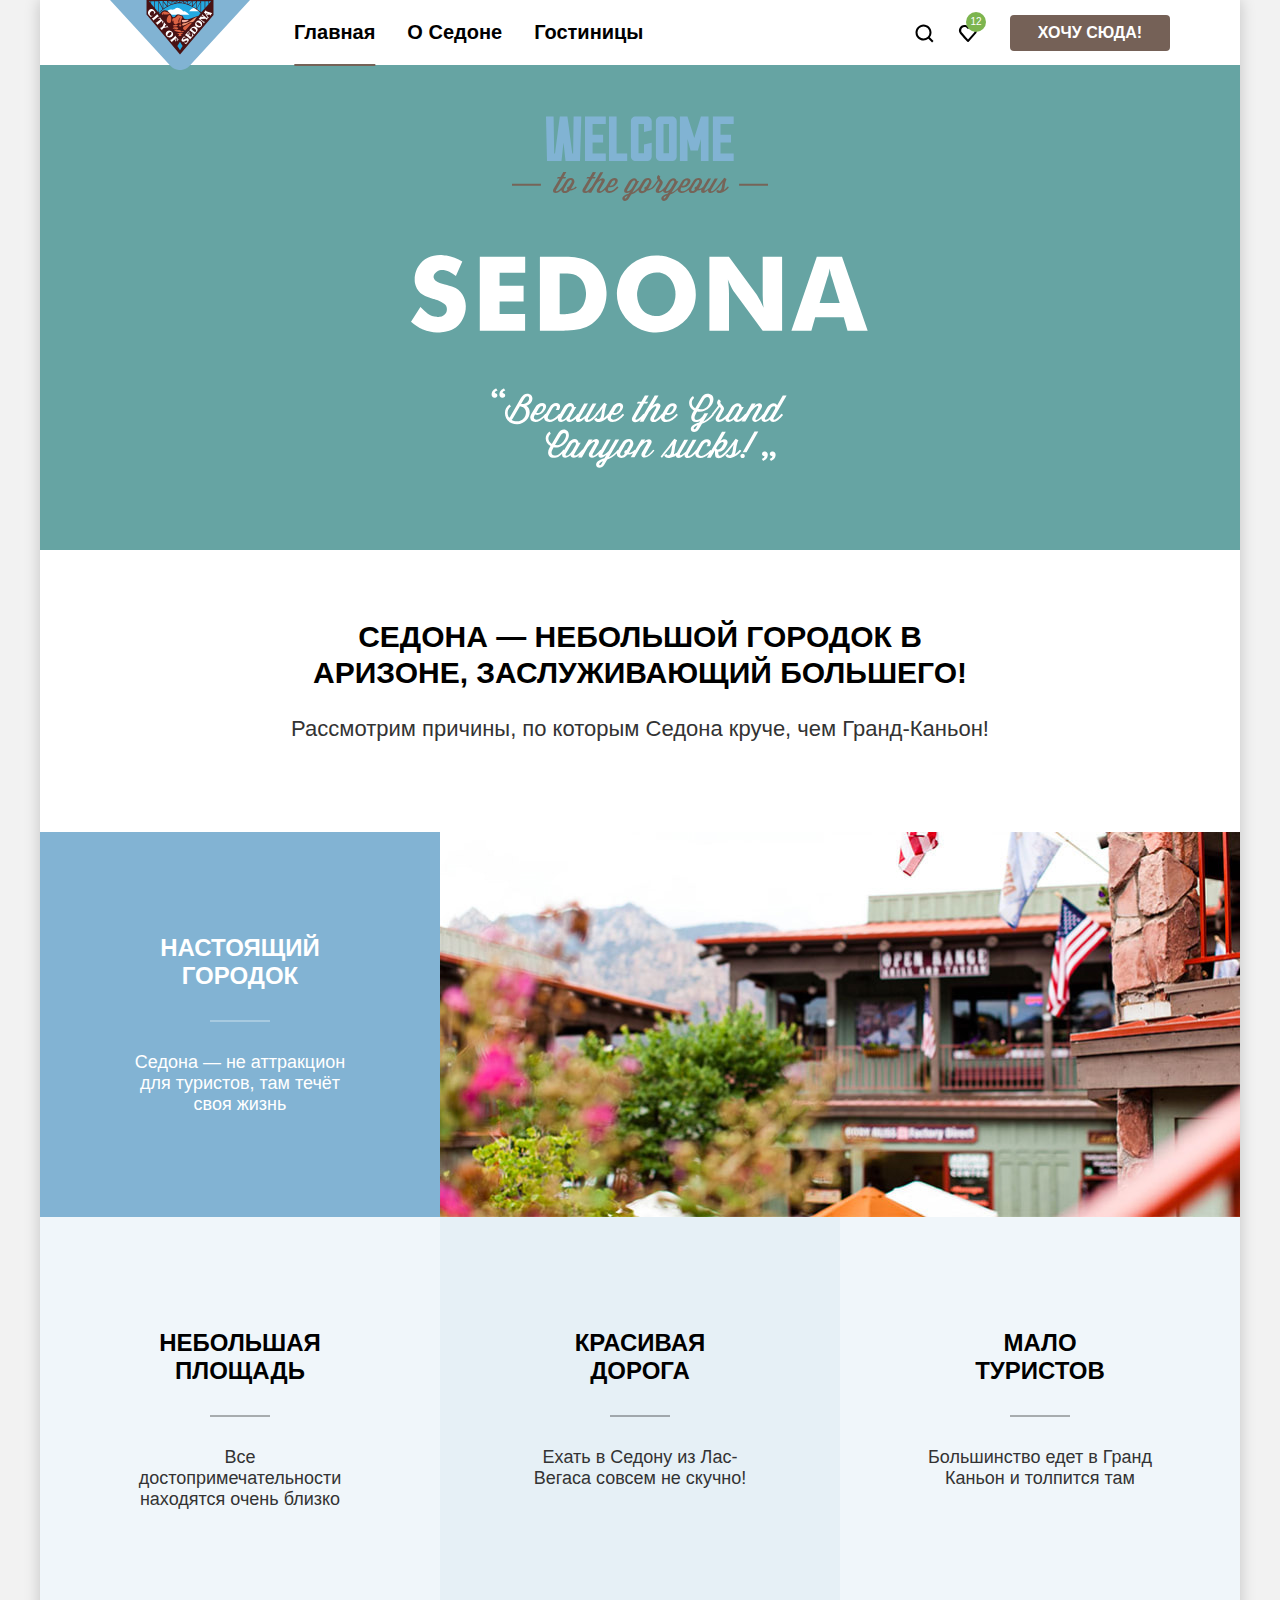
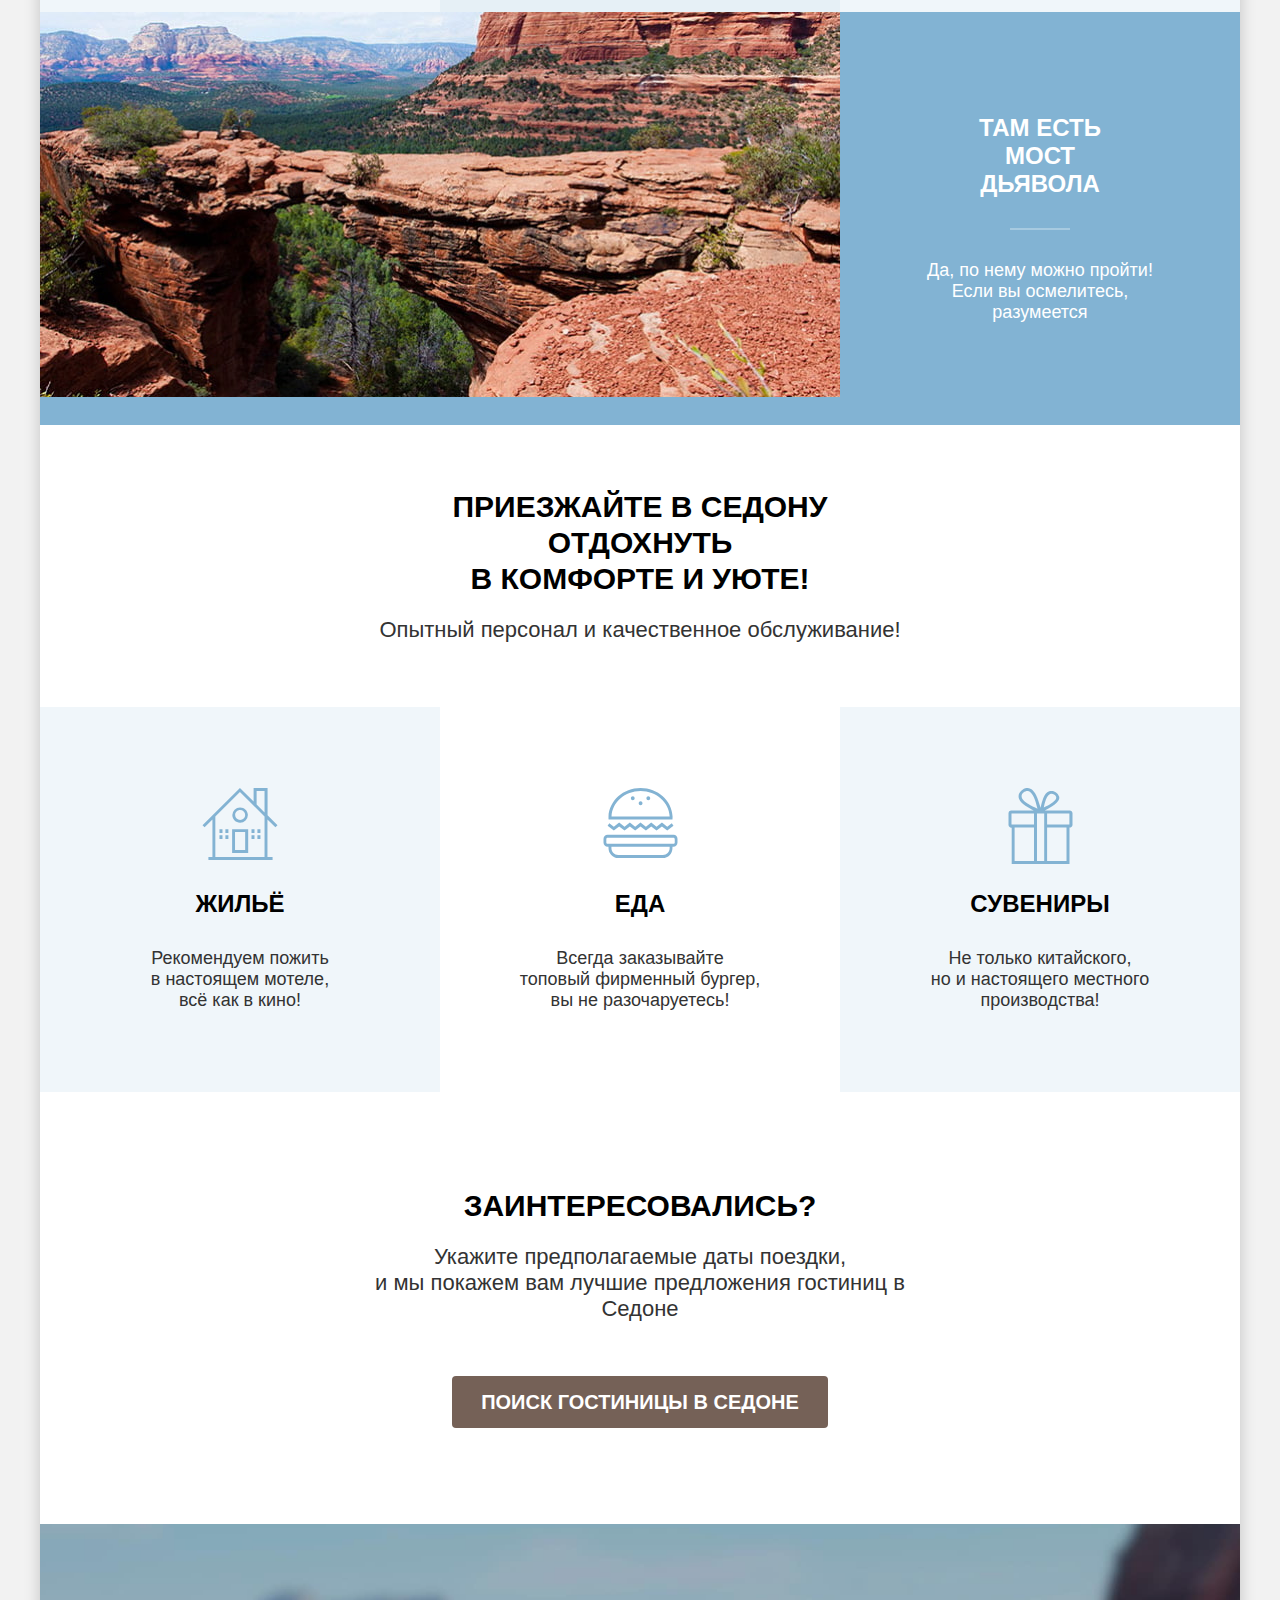
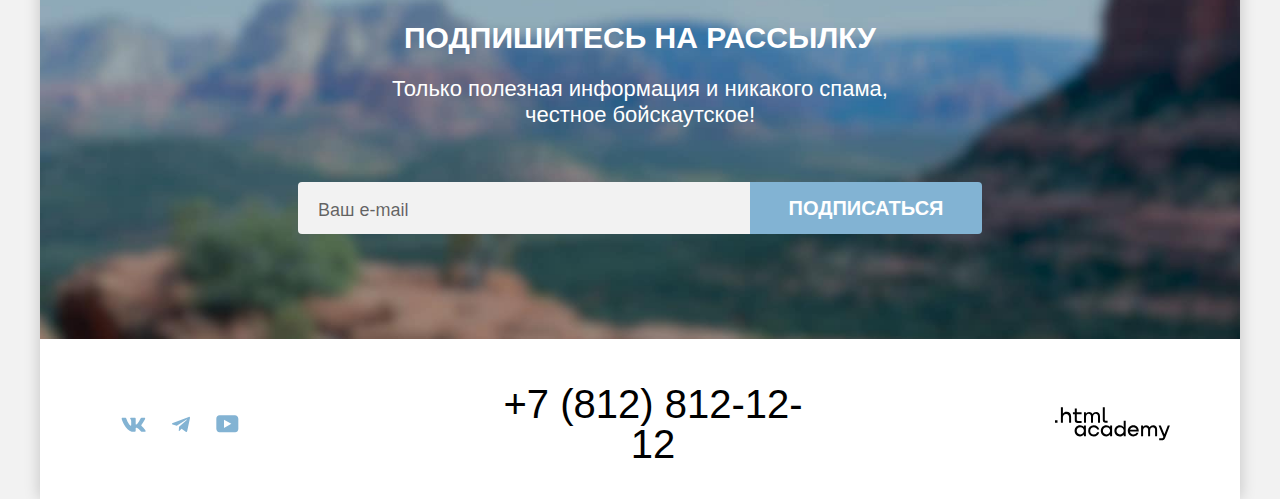
==== commit 7bfe2297: "Merge pull request #15 from TatianaKarpova1999/master" ====
--- a/index.html
+++ b/index.html
@@ -11,7 +11,7 @@
     <div class="page-container">
       <header class="page-header" data-test="header">
         <a class="logo">
-          <img src="images/logotype.svg" width="140" height="70" alt="Логотип Седона">
+          <img src="images/logotype.svg" width="140" height="70" alt="Логотип Седона.">
         </a>
         <nav class="navigation">
           <ul class="navigation-list">
@@ -58,7 +58,7 @@
       <main class="main-index main-container" data-test="main">
         <section class="hero" data-test="hero">
             <h1 class="visually-hidden">Седона</h1>
-            <img class="hero-logotype" src="images/welcome.svg" width="458" height="352" alt="Welcome to the gorgeous Sedona because the Grand Canyon sucks">
+            <img class="hero-logotype" src="images/welcome.svg" width="458" height="352" alt="Welcome to the gorgeous Sedona because the Grand Canyon sucks!">
         </section>
 
         <section class="advantages" data-test="advantages">
@@ -71,7 +71,7 @@
                   <h3 class="advantages-title">Настоящий городок</h3>
                   <p>Седона — не аттракцион для туристов, там течёт своя жизнь</p>
                 </div>
-                <img src="images/photo-1.jpg" width="800" height="385" alt="Фотография гостиницы">
+                <img src="images/photo-1.jpg" width="800" height="385" alt="Фотография гостиницы.">
               </li>
               <li class="advantages-item advantages-secondary-block">
                 <h3 class="advantages-title">Небольшая площадь</h3>
@@ -90,7 +90,7 @@
                   <h3 class="advantages-title">Там есть<br>мост дьявола</h3>
                   <p>Да, по нему можно пройти! Если вы осмелитесь, разумеется</p>
                 </div>
-                <img src="images/photo-2.jpg" width="800" height="385" alt="Фотография Моста Дьявола">
+                <img src="images/photo-2.jpg" width="800" height="385" alt="Фотография Моста Дьявола.">
               </li>
             </ul>
           </section>
@@ -125,7 +125,7 @@
             <p>Только полезная информация и никакого спама,<br>честное бойскаутское!</p>
             <form class="subscription-form" action="https://echo.htmlacademy.ru/" method="post">
               <label class="visually-hidden" for="newsletter-email">Email</label>
-              <input type="text" name="e-mail" placeholder="Ваш e-mail">
+              <input type="text" name="e-mail" placeholder="Ваш e-mail" id="newsletter-email" required>
               <button class="button subscription-button" type="submit">Подписаться</button>
             </form>
         </section>
@@ -169,7 +169,7 @@
 
     <div class="modal-container modal-container-close">
       <div class="modal modal-date-search">
-        <button class="modal-button-close">
+        <button class="modal-button-close" type="button">
           <span class="visually-hidden">Закрыть</span>
         </button>
         <section class="modal-content">
@@ -177,12 +177,12 @@
           <form class="date-search-form" action="https://echo.htmlacademy.ru/" method="post">
             <p class="field-group">
               <label class="field-date" for="arrival-date">Дата Заезда:</label>
-                <input class="date-form-field" type="text" id="arrival-date" name="arrival-date" placeholder="Укажите дату">
+                <input class="date-form-field" type="text" id="arrival-date" name="arrival-date" placeholder="Укажите дату" required>
             </p>
               <p class="date-message date-error-message">Мы не можем отправить вас в прошлое.</p>
             <p class="field-group">
               <label class="field-date" for="departure-date">Дата Выезда:</label>
-                <input class="date-form-field" type="text" id="departure-date" name="departure-date" placeholder="Укажите дату">
+                <input class="date-form-field" type="text" id="departure-date" name="departure-date" placeholder="Укажите дату" required>
             </p>
               <p class="date-message">На эти даты есть свободные номера. Пока есть.</p>
             <div class="number-people">
@@ -195,7 +195,7 @@
                       <path  d="M0 0v2h14V0H0Z"/>
                     </svg>
                   </button>
-                  <input class="number-people-input" type="number" placeholder="2" name="adult-number">
+                  <input class="number-people-input" type="number" placeholder="2" name="adult-number" id="adult-number" required>
                   <button class="button-number-people button-add" type="button">
                     <span class="visually-hidden">Добавить</span>
                       <svg class="button-plus" xmlns="http://www.w3.org/2000/svg" width="14" height="14">
@@ -226,7 +226,7 @@
                         <path d="M0 0v2h14V0H0Z"/>
                       </svg>
                     </button>
-                  <input class="number-people-input" type="number" placeholder="2" name="child-number">
+                  <input class="number-people-input" type="number" placeholder="2" name="child-number" id="child-number" required>
                     <button class="button-number-people button-add" type="button">
                       <span class="visually-hidden">Добавить</span>
                       <svg class="button-plus" xmlns="http://www.w3.org/2000/svg" width="14" height="14">
--- a/styles/styles.css
+++ b/styles/styles.css
@@ -1,607 +1,588 @@
 @font-face{
-    font-family: 'PT Sans';
-    font-style: normal;
-    font-weight: 400;
-    src: url('../fonts/ptsans-400.woff2') format('woff2');
-    font-display: swap;
+  font-family: "PT Sans";
+  font-style: normal;
+  font-weight: 400;
+  src: url("../fonts/ptsans-400.woff2") format("woff2");
+  font-display: swap;
 }
 
 @font-face{
-    font-family: 'PT Sans';
-    font-style: normal;
-    font-weight: 700;
-    src: url('../fonts/ptsans-700.woff2') format('woff2');
-    font-display: swap;
+  font-family: "PT Sans";
+  font-style: normal;
+  font-weight: 700;
+  src: url("../fonts/ptsans-700.woff2") format("woff2");
+  font-display: swap;
 }
 
 html{
-    height: 100%;
+  height: 100%;
 }
 
 body{
-    height: 100%;
-    font-family: 'PT Sans', sans-serif;
-    font-size: 18px;
-    line-height: 21px;
-    color: rgba(0, 0, 0, 1);
-    background-color: rgba(242, 242, 242, 1);
-    margin: 0;
+  height: 100%;
+  font-family: "PT Sans", sans-serif;
+  font-size: 18px;
+  line-height: 21px;
+  color: #000000;
+  background-color: #f2f2f2;
+  margin: 0;
 }
 
 .page-container{
-    background-color: rgba(255, 255, 255, 1);
-    width: 1200px;
-    margin: 0 auto;
-    display: flex;
-    flex-direction: column;
-    min-height: 100%;
-    box-shadow: 0px 0px 15px 0px rgba(0, 0, 0, 0.2);
+  background-color: #ffffff;
+  width: 1200px;
+  margin: 0 auto;
+  display: flex;
+  flex-direction: column;
+  min-height: 100%;
+  box-shadow: 0px 0px 15px 0px rgba(0, 0, 0, 0.2);
 }
 
 .visually-hidden{
-    position: absolute;
-    width: 1px;
-    height: 1px;
-    margin: -1px;
-    padding: 0;
-    border: 0;
-    clip: rect(0 0 0 0);
-    overflow: hidden;
+  position: absolute;
+  width: 1px;
+  height: 1px;
+  margin: -1px;
+  padding: 0;
+  border: 0;
+  clip: rect(0 0 0 0);
+  overflow: hidden;
 }
 
 /*Buttons*/
 .button{
-    font-family: 'PT Sans', sans-serif;
-    font-size: 16px;
-    line-height: 20px;
-    text-align: center;
-    text-transform: uppercase;
-    font-weight: 700;
-    color: rgba(255, 255, 255, 1);
-    margin: 0;
-    border: none;
-    text-decoration: none;
-    cursor: pointer;
-    border-radius: 4px;
-}
-
-.button-blue:hover{
-    background-color: rgba(104, 162, 202, 1);
-}
-    
-.button-blue:focus{
-    outline: none;
-    background-color: rgba(104, 162, 202, 1);
-}
-
-.button-blue:active{
-    background-color: rgba(104, 162, 202, 1);
-    color: rgba(255, 255, 255, 0.3);
+  font-family: "PT Sans", sans-serif;
+  font-size: 16px;
+  line-height: 20px;
+  text-align: center;
+  text-transform: uppercase;
+  font-weight: 700;
+  color: #ffffff;
+  margin: 0;
+  border: none;
+  text-decoration: none;
+  cursor: pointer;
+  border-radius: 4px;
 }
 
 .button:disabled{
-    background-color: rgba(229, 229, 229, 1);
-    color: rgba(255, 255, 255, 1);
-}
-
-.button-blue:hover{
-    background-color: rgba(104, 162, 202, 1);
-}
-    
-.button-blue:focus{
-    outline: none;
-    background-color: rgba(104, 162, 202, 1);
-}
-
-.button-blue:active{
-    background-color: rgba(104, 162, 202, 1);
-    color: rgba(255, 255, 255, 0.3);
+  background-color:#e5e5e5;
+  color: #ffffff;
 }
 
 /* Header */
 .logo{
-    display: block;
-    margin-bottom: -10px;
-    position: relative;
+  display: block;
+  margin-bottom: -10px;
+  position: relative;
 }
 
 .page-header{
-    display: flex;
-    padding: 0 70px;
-    min-height: 64px;
+  display: flex;
+  padding: 0 70px;
+  min-height: 64px;
 }
 
 .navigation{
-    width: 1060px;
-    display: flex;
-    margin: 0 auto;
+  width: 1060px;
+  display: flex;
+  margin: 0 auto;
 }
 
 .navigation-link:not(.navigation-current):hover{
-    color:rgba(0, 0, 0, 0.6);
+  color:rgba(0, 0, 0, 0.6);
 }
 
 .navigation-link:not(.navigation-current)active{
-    color: rgba(0, 0, 0, 0.3);;
+  color: rgba(0, 0, 0, 0.3);
 }
 
 .navigation-list{
-    margin: 0;
-    padding: 0;
-    margin-left: 28px;
-    list-style-type: none;
-    display: flex;
-    flex-wrap: wrap;
-    max-width: 400px;
+  margin: 0;
+  padding: 0;
+  margin-left: 28px;
+  list-style-type: none;
+  display: flex;
+  flex-wrap: wrap;
+  max-width: 400px;
 }
 
 .navigation-user{
-    position: relative;
-    list-style-type: none;
-    display: flex;
-    padding: 0;
-    margin: 0;
-    align-items: center;
-    margin-left: auto;
-    flex-wrap: wrap;
+  position: relative;
+  list-style-type: none;
+  display: flex;
+  padding: 0;
+  margin: 0;
+  align-items: center;
+  margin-left: auto;
+  flex-wrap: wrap;
 }
 
 .user-icon-list{
-    display: flex;
-    margin-left: auto;
-    max-width: 300px;
+  display: flex;
+  margin-left: auto;
+  max-width: 300px;
 }
 
 .navigation-icon{
-    position: relative;
-    fill: rgba(0, 0, 0, 1);
-    min-width: 44px;
-    height: 64px;
-    width: 44px;
-    display: flex;
-    justify-content: center;
-    align-items: center;
-    flex-wrap: wrap;
+  position: relative;
+  fill: #000000;
+  min-width: 44px;
+  height: 64px;
+  width: 44px;
+  display: flex;
+  justify-content: center;
+  align-items: center;
+  flex-wrap: wrap;
 }
 
 .navigation-icon:hover{
-    fill: rgba(0, 0, 0, 0.6);
+  fill: rgba(0, 0, 0, 0.6);
 }
 
 .navigation-icon:active{
-    fill: rgba(0, 0, 0, 0.3);
+  fill: rgba(0, 0, 0, 0.3);
 }
 
 .navigation-item{
-    position: relative;
+  position: relative;
 }
 
 .navigation-current{
-    cursor: default;
+  cursor: default;
 }
 
 .navigation-current::after{
-    content:'';
-    position: absolute;
-    height: 2px;
-    width: calc(100% - 32px);
-    background: rgba(117, 98, 87, 1);
-    bottom: -1px;
-    left: 50%;
-    transform: translate(-50%);
+  content: "";
+  position: absolute;
+  height: 2px;
+  width: calc(100% - 32px);
+  background: #756257;
+  bottom: -1px;
+  left: 50%;
+  transform: translate(-50%);
 }
 
 .navigation-link{
-    font-weight: 700;
-    font-size: 20px;
-    line-height: 24px;
-    color:rgba(0, 0, 0, 1);
-    text-decoration: none;
-    text-align: center;
-    min-width: 100px;
-    min-height: 64px;
-    display: flex;
-    align-items: center;
-    justify-content: center;
-    padding: 0 16px;
-    box-sizing: border-box;
+  font-weight: 700;
+  font-size: 20px;
+  line-height: 24px;
+  color:#000000;
+  text-decoration: none;
+  text-align: center;
+  min-width: 100px;
+  min-height: 64px;
+  display: flex;
+  align-items: center;
+  justify-content: center;
+  padding: 0 16px;
+  box-sizing: border-box;
 }
 
 .navigation-button{
-    display: flex;
-    width: 160px;
-    min-height: 36px;
-    margin-left: 20px;
-    align-items: center;
-    justify-content: center;
-    padding: 8px;
-    box-sizing: border-box;
-    margin-top: 14px;
-    margin-bottom: 14px;
-    background-color: rgba(117, 97, 87, 1);
+  display: flex;
+  width: 160px;
+  min-height: 36px;
+  margin-left: 20px;
+  align-items: center;
+  justify-content: center;
+  padding: 8px;
+  box-sizing: border-box;
+  margin-top: 14px;
+  margin-bottom: 14px;
+  background-color: #756157;
 }
 
 .navigation-button:hover{
-    background-color: rgba(97, 80, 72, 1);
+  background-color: #615048;
 }
 
 .navigation-button:focus{
-    outline: none;
-    background-color: rgba(97, 80, 72, 1);
+  outline: none;
+  background-color: #615048;
 }
 
 .navigation-button:active{
-    color: rgba(255, 255, 255, 0.3);
+  color: rgba(255, 255, 255, 0.3);
 }
 
 .navigation-link:focus,
 .navigation-icon:focus,
 .logo:focus{
-    outline: 3px solid rgba(104, 162, 202, 1);
+  outline: 3px solid #83b3d3;
 }
 
 .favourites{
-    position: absolute;
-    font-family: 'PT Sans', sans-serif;
-    font-size: 10px;
-    line-height: 10px;
-    font-weight: 400;
-    color: rgba(255, 255, 255, 1);
-    width: 20px;
-    height: 20px;
-    background-color: rgba(125, 181, 79, 1);
-    border-radius: 50%;
-    text-align: center;
-    padding-top: 5px;
-    box-sizing: border-box;
-    left: 20px;
-    bottom: 33px;
+  position: absolute;
+  font-family: "PT Sans", sans-serif;
+  font-size: 10px;
+  line-height: 10px;
+  font-weight: 400;
+  color: #ffffff;
+  width: 20px;
+  height: 20px;
+  background-color: #7db54f;
+  border-radius: 50%;
+  text-align: center;
+  padding-top: 5px;
+  box-sizing: border-box;
+  left: 20px;
+  bottom: 33px;
 }
 
 /*Main*/
 .main-container{
-    flex-grow: 1;
-    width: 1200px;
-    margin: 0 auto;
+  flex-grow: 1;
+  width: 1200px;
+  margin: 0 auto;
 }
 
 .main-index h2{
-    text-align: center;
-    font-size: 30px;
-    line-height: 36px;
-    font-weight: 700;
-    text-transform: uppercase;
-    margin: 0;
+  text-align: center;
+  font-size: 30px;
+  line-height: 36px;
+  font-weight: 700;
+  text-transform: uppercase;
+  margin: 0;
 }
 
 .subtitle{
-    font-size: 22px;
-    line-height: 26px;
-    text-align: center;
-    font-weight: 400;
-    color: rgba(51, 51, 51, 1);
-    margin: 0;
-    padding: 0 20px;
+  font-size: 22px;
+  line-height: 26px;
+  text-align: center;
+  font-weight: 400;
+  color: #333333;
+  margin: 0;
+  padding: 0 20px;
 }
 
 /*Hero*/
 .hero{
-    background: url(../images/background-vector.svg),
-                url(../images/index-background.jpg);
-    background-color:rgb(102, 164, 163);
-    background-repeat: no-repeat, no-repeat;
-    background-size: auto, cover;
-    background-position: center bottom;
-    color:rgba(0, 0, 0, 1);
-    min-height: 485px;
+  background: url(../images/background-vector.svg),
+              url(../images/index-background.jpg);
+  background-color:rgb(102, 164, 163);
+  background-repeat: no-repeat, no-repeat;
+  background-size: auto, cover;
+  background-position: center bottom;
+  color:#000000;
+  min-height: 485px;
 }
 
 .hero-logotype{
-    display: block;
-    margin: 0 auto;
-    padding-top: 51px;
-    padding-bottom: 82px;
+  display: block;
+  margin: 0 auto;
+  padding-top: 51px;
+  padding-bottom: 82px;
 }
 
 /*Advantages*/
 .advantages{
-    padding-top: 69px;
+  padding-top: 69px;
 }
 
 .advantages blockquote{
-    font-size: 30px;
-    line-height: 36px;
-    font-weight: 700;
-    text-transform: uppercase;
-    text-align: center;
-    max-width: 700px;
-    margin: 0 auto;
-    padding: 0 20px;
-    margin-bottom: 25px;
+  font-size: 30px;
+  line-height: 36px;
+  font-weight: 700;
+  text-transform: uppercase;
+  text-align: center;
+  max-width: 700px;
+  margin: 0 auto;
+  padding: 0 20px;
+  margin-bottom: 25px;
 }
 
 .advantages-subtitle{
-    margin-bottom: 90px;
+  margin-bottom: 90px;
 }
 
 .advantages-list{
-    display: flex;
-    flex-wrap: wrap;
-    justify-content: space-between;
-    margin: 0;
-    padding: 0;
-    list-style-type: none;
+  display: flex;
+  flex-wrap: wrap;
+  justify-content: space-between;
+  margin: 0;
+  padding: 0;
+  list-style-type: none;
 }
 
 .advantages-item{
-    text-align: center;
-    min-height: 385px;
+  text-align: center;
+  min-height: 385px;
 
 }
 
 .advantages-item p{
-    padding: 0 85px;
-    max-width: 240px;
-    margin: 0 auto;
+  padding: 0 85px;
+  max-width: 240px;
+  margin: 0 auto;
 }
 
 .advantages-content{
-    padding-top: 102px;
-    padding-bottom: 102px;
+  padding-top: 102px;
+  padding-bottom: 102px;
 }
 
 .advantages-title{
-    font-size: 24px;
-    line-height: 28px;
-    font-weight: 700;
-    text-transform: uppercase;
-    margin: 0 auto;
-    max-width: 180px;
-    margin-bottom: 30px;
-    position: relative;
+  font-size: 24px;
+  line-height: 28px;
+  font-weight: 700;
+  text-transform: uppercase;
+  margin: 0 auto;
+  max-width: 180px;
+  margin-bottom: 30px;
+  position: relative;
 }
 
 .advantages-title::after{
-    content: '';
-    display: block;
-    height: 2px;
-    width: 60px;
-    background: rgba(255, 255, 255, 0.3);
-    margin: 30px auto 0;
+  content: "";
+  display: block;
+  height: 2px;
+  width: 60px;
+  background: rgba(255, 255, 255, 0.3);
+  margin: 30px auto 0;
 }
 
 .advantages-hero-block{
-    color: rgba(255, 255, 255, 1);
-    background-color: rgba(130, 179, 211, 1);
-    display: flex;
+  color: #ffffff;
+  background-color: #82b3d3;
+  display: flex;
 }
 .advantages-hero-reverse{
-    flex-direction: row-reverse;
+  flex-direction: row-reverse;
 }
 
 .advantages-secondary-block{
-    background-color: rgba(131, 179, 211, 0.12);
-    color: rgba(51, 51, 51, 1);
-    width: 400px;
-    padding-top: 112px;
-    padding-bottom: 102px;
-    box-sizing: border-box;
+  background-color: rgba(131, 179, 211, 0.12);
+  color: #333333;
+  width: 400px;
+  padding-top: 112px;
+  padding-bottom: 102px;
+  box-sizing: border-box;
+}
+
+.advantages-secondary-block h3{
+  color: #000000;
 }
 
 .advantages-secondary-block h3::after{
-    background: rgba(0, 0, 0, 0.3);
+  background: rgba(0, 0, 0, 0.3);
 }
 
 .advantages-center-block{
-    background-color:rgba(131, 179, 211, 0.2);
+  background-color:rgba(131, 179, 211, 0.2);
 }
 
 /*Services*/
 .services{
-    padding-top: 64px;
+  padding-top: 64px;
 }
 
 .services-item:nth-child(1){
-    background-image: url(../images/home.svg);
-    background-repeat: no-repeat;
-    background-position: center 81px;
+  background-image: url(../images/home.svg);
+  background-repeat: no-repeat;
+  background-position: center 81px;
 }
 
 .services-item:nth-child(2){
-    background-image: url(../images/food.svg);
-    background-repeat: no-repeat;
-    background-position: center 81px;
+  background-image: url(../images/food.svg);
+  background-repeat: no-repeat;
+  background-position: center 81px;
 }
 
 .services-item:nth-child(3){
-    background-image: url(../images/gift.svg);
-    background-repeat: no-repeat;
-    background-position: center 81px;
+  background-image: url(../images/gift.svg);
+  background-repeat: no-repeat;
+  background-position: center 81px;
 }
 
 .services h2{
-    max-width: 550px;
-    margin: 0 auto;
-    margin-bottom: 20px;
-    padding: 0 20px;
+  max-width: 550px;
+  margin: 0 auto;
+  margin-bottom: 20px;
+  padding: 0 20px;
 }
 
 .services-subtitle{
-    margin-bottom: 64px;
+  margin-bottom: 64px;
 }
 
 .services-list{
-    display: flex;
-    flex-wrap: wrap;
-    list-style: none;
-    margin: 0;
-    padding: 0;
-    list-style-type: none;
+  display: flex;
+  flex-wrap: wrap;
+  list-style: none;
+  margin: 0;
+  padding: 0;
+  list-style-type: none;
 }
 
 .services-item{
-    text-align: center;
-    background-color: rgba(131, 179, 211, 0.12);
-    width: 400px;
-    min-height: 385px;
-    padding-bottom: 81px;
-    box-sizing: border-box;
+  text-align: center;
+  background-color: rgba(131, 179, 211, 0.12);
+  width: 400px;
+  min-height: 385px;
+  padding-bottom: 81px;
+  box-sizing: border-box;
 }
 
 .services-center-block{
-    background-color: rgba(255, 255, 255, 1);
+  background-color: #ffffff;
 }
 
 .services-title{
-    font-size: 24px;
-    line-height: 28px;
-    font-weight: 700;
-    text-transform: uppercase;
-    margin: 0;
-    margin-bottom: 30px;
-    margin-top: 183px;
+  font-size: 24px;
+  line-height: 28px;
+  font-weight: 700;
+  text-transform: uppercase;
+  margin: 0;
+  margin-bottom: 30px;
+  margin-top: 183px;
 }
 
 .services-item p{
-    font-weight: 400;
-    color: rgba(51, 51, 51, 1);
-    max-width: 250px;
-    margin: 0 auto;
+  font-weight: 400;
+  color: #333333;
+  max-width: 250px;
+  margin: 0 auto;
 }
 
 /*Search*/
 .search{
-    display: flex;
-    flex-direction: column;
-    align-items: center;
-    padding-top: 96px;
+  display: flex;
+  flex-direction: column;
+  align-items: center;
+  padding-top: 96px;
 }
 
 .search h2{
-    margin-bottom: 20px;
+  margin-bottom: 20px;
 }
 
 .search-subtitle{
-    margin-bottom: 54px;
-    max-width: 600px;
+  margin-bottom: 54px;
+  max-width: 600px;
 }
 
 .search-link{
-    background-color: #756157;
-    font-size: 20px;
-    line-height: 36px;
-    width: 376px;
-    min-height: 52px;
-    margin-bottom: 96px;
-    box-sizing: border-box;
-    display: block;
-    padding: 8px;
+  background-color: #756157;
+  font-size: 20px;
+  line-height: 36px;
+  width: 376px;
+  min-height: 52px;
+  margin-bottom: 96px;
+  box-sizing: border-box;
+  display: block;
+  padding: 8px;
 }
 
 .search-link:hover{
-    background-color: rgba(97, 80, 72, 1);
+  background-color: #615048;
 }
 
 .search-link:focus{
-    outline: none;
-    background-color: rgba(97, 80, 72, 1);
+  outline: none;
+  background-color: #615048;
 }
 
 .search-link:active{
-    color: rgba(255, 255, 255, 0.3);
+  color: rgba(255, 255, 255, 0.3);
 }
 
 /*Subscription*/
 .index-subscription{
-    background-image: url(../images/background-subscription.jpg);
-    background-color: rgb(102, 164, 163);
-    background-size: cover;
-    background-repeat: no-repeat;
-    background-position: center;
-    min-height: 415px;
+  background-image: url(../images/background-subscription.jpg);
+  background-color: rgb(102, 164, 163);
+  background-size: cover;
+  background-repeat: no-repeat;
+  background-position: center;
+  min-height: 415px;
 }
 
 .subscription{
-    display: flex;
-    flex-direction: column;
-    align-items: center;
-    padding-top: 96px;
-    padding-bottom: 96px;
-    box-sizing: border-box;
+  display: flex;
+  flex-direction: column;
+  align-items: center;
+  padding-top: 96px;
+  padding-bottom: 96px;
+  box-sizing: border-box;
 }
 
 .subscription h2{
-    color: #FFFFFF;
-    text-align: center;
-    font-size: 30px;
-    line-height: 36px;
-    font-weight: 700;
-    text-transform: uppercase;
-    margin-bottom: 20px;
-    margin: 0;
-    margin-bottom: 20px;
+  color: #ffffff;
+  text-align: center;
+  font-size: 30px;
+  line-height: 36px;
+  font-weight: 700;
+  text-transform: uppercase;
+  margin-bottom: 20px;
+  margin: 0;
+  margin-bottom: 20px;
 }
 
 .subscription p{
-    color: #FFFFFF;
-    font-size: 22px;
-    line-height: 26px;
-    text-align: center;
-    max-width: 690px;
-    margin: 0 auto;
-    margin-bottom: 54px;
+  color: #ffffff;
+  font-size: 22px;
+  line-height: 26px;
+  text-align: center;
+  max-width: 690px;
+  margin: 0 auto;
+  margin-bottom: 54px;
 }
 
 .subscription-form{
-    display: flex;
-    height: 52px;
+  display: flex;
+  height: 52px;
+}
+
+.subscription-form input:hover,
+.subscription-form input:focus{
+  background-color: #e6e6e6;
 }
 
 .subscription-button{
-    font-size: 20px;
-    line-height: 36px;
-    min-width: 232px;
-    border-radius: 0px 4px 4px 0px;
-    background-color: rgba(130, 179, 211, 1);
+  font-size: 20px;
+  line-height: 36px;
+  min-width: 232px;
+  border-radius: 0px 4px 4px 0px;
+  background-color: #82b3d3;
 }
 
 .subscription-button:hover{
-    background-color: rgba(104, 162, 202, 1);
+  background-color: #68a2ca;
 }
 
 .subscription-button:focus{
-    outline: none;
-    background-color: rgba(104, 162, 202, 1);
+  outline: none;
+  background-color: #68a2ca;
 }
 
 .subscription-button:active{
-    color: rgba(255, 255, 255, 0.3);
+  color: rgba(255, 255, 255, 0.3);
 }
 
 .subscription-button:disabled{
-    color: rgba(255, 255, 255, 1);
-    background-color: rgba(229, 229, 229, 1);
-    cursor: default;
+  color: #ffffff;
+  background-color: #e5e5e5;
+  cursor: default;
 }
 
 .subscription input{
-    font-family: 'PT Sans', sans-serif;
-    background-color: rgba(242, 242, 242, 1);
-    border: none;
-    font-weight: 700;
-    font-size: 18px;
-    line-height: 24px;
-    color: rgba(0, 0, 0, 1);
-    width: 452px;
-    margin: 0;
-    border-radius: 4px 0px 0px 4px;
-    padding: 0 20px;
-    padding-top: 3px;
-    box-sizing: border-box;
+  font-family: "PT Sans", sans-serif;
+  background-color: #f2f2f2;
+  border: none;
+  font-weight: 700;
+  font-size: 18px;
+  line-height: 24px;
+  color: #000000;
+  width: 452px;
+  margin: 0;
+  border-radius: 4px 0px 0px 4px;
+  padding: 0 20px;
+  padding-top: 3px;
+  box-sizing: border-box;
 }
 
 .subscription input:focus-visible{
-    outline: none;
+  outline: none;
 }
 
 .subscription input[type="text"]::-moz-placeholder {color: rgba(0, 0, 0, 0.6); font-weight: 400;}
@@ -612,186 +593,186 @@
 
 /*Footer*/
 .page-footer{
-    width: 1060px;
-    display: flex;
-    justify-content: space-between;
-    margin: 0 auto;
-    align-items: center;
-    min-height: 120px;
-    box-sizing: border-box;
-    padding-top: 45px;
-    padding-bottom: 35px;
+  width: 1060px;
+  display: flex;
+  justify-content: space-between;
+  margin: 0 auto;
+  align-items: center;
+  min-height: 120px;
+  box-sizing: border-box;
+  padding-top: 45px;
+  padding-bottom: 35px;
 }
 
 .footer-social-list{
-    list-style-type: none;
-    display: flex;
-    flex-wrap: wrap;
-    margin: 0;
-    padding: 0;
-    max-width: 200px;
+  list-style-type: none;
+  display: flex;
+  flex-wrap: wrap;
+  margin: 0;
+  padding: 0;
+  max-width: 200px;
 }
 
 .footer-social-link{
-    display: flex;
-    align-items: center;
+  display: flex;
+  align-items: center;
 }
 
 .footer-social-link:focus,
 .footer-contact-phone:focus,
 .htmlacademy-link:focus{
-    outline: 3px solid rgba(104, 162, 202, 1);
+  outline: 3px solid #83b3d3;
 }
 
 .footer-social-item{
-    width: 47px;
-    height: 40px;
-    display: flex;
-    align-items: center;
-    justify-content: center;
+  width: 47px;
+  height: 40px;
+  display: flex;
+  align-items: center;
+  justify-content: center;
 }
 
 .footer-contact-phone{
-    color: #000000;
-    font-size: 40px;
-    line-height: 40px;
-    text-align: center;
-    text-decoration: none;
-    width: 335px;
-    display: flex;
-    flex-wrap: wrap;
-    justify-content: end;
+  color: #000000;
+  font-size: 40px;
+  line-height: 40px;
+  text-align: center;
+  text-decoration: none;
+  width: 335px;
+  display: flex;
+  flex-wrap: wrap;
+  justify-content: end;
 }
 
 .footer-contact-phone:hover{
-    color: rgba(117, 97, 87, 1);
+  color: #756157;
 }
 
 .footer-contact-phone:active{
-    color: rgba(117, 97, 87, 0.3);
+  color: rgba(117, 97, 87, 0.3);
 }
 
 .footer-social-link{
-    fill: rgba(131, 179, 211, 1);
+  fill: #83b3d3;
 }
 
 .footer-social-link:hover .footer-icon{
-    fill: rgba(104, 162, 202, 1);
+  fill: #68a2ca;
 }
 
 .footer-social-link:active .footer-icon{
-    fill: rgba(104, 162, 202, 0.3);
+  fill: rgba(104, 162, 202, 0.3);
 }
 
 .htmlacademy-link{
-    fill: rgba(0, 0, 0, 1);
-    display: flex;
-    align-items: center;
+  fill: #000000;
+  display: flex;
+  align-items: center;
 }
 
 .htmlacademy-link:hover .htmlacademy-icon{
-    fill: rgba(117, 97, 87, 1);
+  fill: #756157;
 }
 
 .htmlacademy-link:active .htmlacademy-icon{
-    fill: rgba(117, 97, 87, 0.3);
+  fill: rgba(117, 97, 87, 0.3);
 }
 
 /*Modal-conteiner*/
 /* .lock{
-    overflow: hidden;
+  overflow: hidden;
 } */
 
 .modal-container{
-    position: fixed;
-    top: 0;
-    left: 0;
-    display: flex;
-    width: 100%;
-    height: 100%;
-    background-color: rgba(242, 242, 242, 0.8);
+  position: fixed;
+  top: 0;
+  left: 0;
+  display: flex;
+  width: 100%;
+  height: 100%;
+  background-color: rgba(242, 242, 242, 0.8);
 }
 
 .modal-container-close{
-    display: none;
+  display: none;
 }
 
 .modal{
-    position: relative;
-    margin: auto;
-    background-color: rgba(255, 255, 255, 1);
-    padding: 64px 70px;
+  position: relative;
+  margin: auto;
+  background-color: #ffffff;
+  padding: 64px 70px;
 }
 
 .modal-date-search{
-    width: 717px;
-    border-radius: 30px;
-    box-sizing: border-box;
-    box-shadow: 0 25px 50px 0 rgba(0, 0, 0, 0.15);
+  width: 717px;
+  border-radius: 30px;
+  box-sizing: border-box;
+  box-shadow: 0 25px 50px 0 rgba(0, 0, 0, 0.15);
 }
 
 .modal-button-close{
-    position: absolute;
-    padding: 0;
-    right: 52px;
-    width: 52px;
-    height: 52px;
-    background-color: rgba(242, 242, 242, 1);
-    border: none;
-    border-radius: 50%;
-    background-image: url(../images/close-button.svg);
-    background-repeat: no-repeat;
-    background-position: center;
-    cursor: pointer;
+  position: absolute;
+  padding: 0;
+  right: 52px;
+  width: 52px;
+  height: 52px;
+  background-color: #f2f2f2;
+  border: none;
+  border-radius: 50%;
+  background-image: url(../images/close-button.svg);
+  background-repeat: no-repeat;
+  background-position: center;
+  cursor: pointer;
 }
 
 .modal-button-close:hover{
-    background-color: rgba(230, 230, 230, 1);
+  background-color: #e6e6e6;
 }
 
 .modal-button-close:focus,
 .date-form-field:focus{
-    outline: 3px solid rgba(131, 179, 211, 1);
-    background-color: rgba(230, 230, 230, 1);
+  outline: 3px solid #83b3d3;
+  background-color: #e6e6e6;
 }
 
 .modal-button-close:active{
-    outline: none;
+  outline: none;
 }
 
 .modal-title{
-    font-size: 30px;
-    line-height: 36px;
-    text-transform: uppercase;
-    margin: 0;
-    padding: 0;
-    margin-bottom: 64px;
+  font-size: 30px;
+  line-height: 36px;
+  text-transform: uppercase;
+  margin: 0;
+  padding: 0;
+  margin-bottom: 64px;
 }
 
 .field-group{
-    margin-bottom: 4px;
-    display: flex;
-    justify-content: space-between;
-    position: relative;
+  margin-bottom: 4px;
+  display: flex;
+  justify-content: space-between;
+  position: relative;
 }
 
 .date-form-field{
-    width: 440px;
-    height: 48px;
-    border: none;
-    background-color: rgba(242, 242, 242, 1);
-    font-family: 'PT Sans',sans-serif;
-    font-weight: 700;
-    font-size: 18px;
-    line-height: 24px;
-    padding: 12px 20px;
-    padding-right: 50px;
-    box-sizing: border-box;
-    border-radius: 4px;
-    background-image: url(../images/calendar-vector.svg);
-    background-repeat: no-repeat;
-    background-position-x: calc(100% - 20px);
-    background-position-y: 14px;
+  width: 440px;
+  height: 48px;
+  border: none;
+  background-color: #f2f2f2;
+  font-family: "PT Sans",sans-serif;
+  font-weight: 700;
+  font-size: 18px;
+  line-height: 24px;
+  padding: 12px 20px;
+  padding-right: 50px;
+  box-sizing: border-box;
+  border-radius: 4px;
+  background-image: url(../images/calendar-vector.svg);
+  background-repeat: no-repeat;
+  background-position-x: calc(100% - 20px);
+  background-position-y: 14px;
 }
 
 .date-form-field[type="text"]::-moz-placeholder {color: rgba(0, 0, 0, 0.6);}
@@ -802,983 +783,993 @@
 
 .date-form-field:hover,
 .number-people-input:hover{
-    background-color: rgba(230, 230, 230, 1);
+  background-color: #e6e6e6;
 }
 
 .date-form-icon{
-    fill: rgba(0, 0, 0, 0.3);
-    position: absolute;
-    right: 22px;
-    top: 16px;
-    cursor: pointer;
+  fill: rgba(0, 0, 0, 0.3);
+  position: absolute;
+  right: 22px;
+  top: 16px;
+  cursor: pointer;
 }
 
 .field-date{
-    font-family: 'PT Sans',sans-serif;
-    font-weight: 700;
-    font-size: 20px;
-    line-height: 24px;
-    color: rgba(0, 0, 0, 1);
-    display: flex;
-    align-items: center;
+  font-family: "PT Sans",sans-serif;
+  font-weight: 700;
+  font-size: 20px;
+  line-height: 24px;
+  color: #000000;
+  display: flex;
+  align-items: center;
 }
 
 .date-message{
-    margin: 0;
-    font-size: 16px;
-    line-height: 21px;
-    margin-bottom: 22px;
-    margin-left: 157px;
-    color: rgba(51, 51, 51, 1);
+  margin: 0;
+  font-size: 16px;
+  line-height: 21px;
+  margin-bottom: 22px;
+  margin-left: 157px;
+  color: #333333;
 }
 
 .date-error-message{
-    color: rgba(255, 87, 87, 1);
+  color: #ff5757;
 }
 
 .number-people{
-    display: flex;
-    flex-wrap: wrap;
-    justify-content: space-between;
-    row-gap: 10px;
-    margin-bottom: 48px;
+  display: flex;
+  flex-wrap: wrap;
+  justify-content: space-between;
+  row-gap: 10px;
+  margin-bottom: 48px;
 }
 
 .number-people-adult,
 .number-people-child{
-    display: flex;
-    flex-wrap: wrap;
-    align-items: center;
-    max-width: 288px;
-    min-height: 48px;
-    row-gap: 10px;
+  display: flex;
+  flex-wrap: wrap;
+  align-items: center;
+  max-width: 288px;
+  min-height: 48px;
+  row-gap: 10px;
 }
 
 .label-number-people{
-    font-weight: 700;
-    font-size: 20px;
-    line-height: 24px;
-    margin: 0;
+  font-weight: 700;
+  font-size: 20px;
+  line-height: 24px;
+  margin: 0;
 }
 
 .field-number-adult{
-    display:flex;
-    background-color: rgba(242, 242, 242, 1);
-    min-width: 110px;
-    height: 47px;
-    margin-left: 46px;
-    border-radius: 4px;
+  display:flex;
+  background-color: #f2f2f2;
+  min-width: 110px;
+  height: 47px;
+  margin-left: 46px;
+  border-radius: 4px;
 }
 
 .number-people-input{
-    max-width: 30px;
-    height: 48px;
-    font-family: 'PT Sans', sans-serif;
-    font-weight: 700;
-    font-size: 18px;
-    line-height: 20px;
-    text-align: center;
-    border: none;
-    background-color: transparent;
+  max-width: 35px;
+  height: 47px;
+  font-family: "PT Sans", sans-serif;
+  font-weight: 700;
+  font-size: 18px;
+  line-height: 20px;
+  text-align: center;
+  border: none;
+  background-color: transparent;
+  padding: 0;
 }
 
 .number-people-input:focus-visible{
-    outline: none;
+  outline: none;
 }
 
 .button-number-people{
-    width: 37px;
-    border: none;
-    background-color: rgba(242, 242, 242, 1);
-    cursor: pointer;
-    border-radius: 4px;
-    position: relative;
-    padding: 0;
+  width: 37px;
+  border: none;
+  background-color: #f2f2f2;
+  cursor: pointer;
+  border-radius: 4px;
+  position: relative;
+  padding: 0;
 }
 
 .button-plus{
-    margin-top: 4px;
+  margin-top: 4px;
 }
 
 .button-minus{
-    margin-bottom: 2px;
-    margin-left: 2px;
+  margin-bottom: 2px;
+  margin-left: 2px;
 }
 
 .button-minus,
 .button-plus{
-    fill: rgba(117, 97, 87, 0.3);
+  fill: rgba(117, 97, 87, 0.3);
 }
 
 .button-number-people:hover .button-minus,
 .button-number-people:hover .button-plus{
-    fill: rgba(0, 0, 0, 1);
+  fill: #000000;
 }   
 
 .button-number-people:focus .button-minus,
 .button-number-people:focus .button-plus{
-    width: 20px;
-    height: 20px;
-    border-radius: 4px;
-    outline: 3px solid rgba(130, 179, 211, 1);
-    fill: rgba(0, 0, 0, 1);
+  width: 20px;
+  height: 20px;
+  border-radius: 4px;
+  outline: 3px solid #82b3d3;
+  fill: #000000;
 }   
 
 .button-number-people:focus .button-plus{
-    padding: 3px;
-    box-sizing: border-box;
+  padding: 3px;
+  box-sizing: border-box;
 }
 
 .button-number-people:focus .button-minus{
-    padding: 9px 3px;
-    box-sizing: border-box;
+  padding: 9px 3px;
+  box-sizing: border-box;
 }
 
 .button-number-people:focus{
-    outline: transparent;
+  outline: transparent;
 }
 
 .button-number-people:active .button-minus,
 .button-number-people:active .button-plus{
-    fill: rgba(0, 0, 0, 0.2);
+  fill: rgba(0, 0, 0, 0.2);
 }   
 
 .field-number-child{
-    display:flex;
-    background-color: rgba(242, 242, 242, 1);
-    min-width: 110px;
-    height: 47px;
-    margin-left: 84px;
-    border-radius: 4px;
-}
-
-.number-people-input[type="number"]::-moz-placeholder {color: rgba(0, 0, 0, 1);}
-.number-people-input[type="number"]::-webkit-input-placeholder { color: rgba(0, 0, 0, 1);}
-.number-people-input[type="number"]:-ms-input-placeholder { color: rgba(0, 0, 0, 1);}
-.number-people-input[type="number"]::-ms-input-placeholder { color: rgba(0, 0, 0, 1);}
-.number-people-input[type="number"]::placeholder { color: rgba(0, 0, 0, 1);}
+  display:flex;
+  background-color: #f2f2f2;
+  min-width: 110px;
+  height: 47px;
+  margin-left: 84px;
+  border-radius: 4px;
+}
+
+.number-people-input[type="number"]::-moz-placeholder {color: #000000;}
+.number-people-input[type="number"]::-webkit-input-placeholder { color: #000000;}
+.number-people-input[type="number"]:-ms-input-placeholder { color: #000000;}
+.number-people-input[type="number"]::-ms-input-placeholder { color: #000000;}
+.number-people-input[type="number"]::placeholder { color: #000000;}
 
 .number-people-input::-webkit-outer-spin-button,
 .number-people-input::-webkit-inner-spin-button{
-    appearance: none;
-    margin: 0;
+  -webkit-appearance: none;
+  appearance: none;
+  margin: 0;
+}
+
+.number-people-input[type="number"] {
+  -moz-appearance: textfield;
 }
 
 .tooltip{
-    position: absolute;
-    margin-left: 10px;
-    width: 26px;
-    height: 26px;
+  position: absolute;
+  margin-left: 10px;
+  width: 26px;
+  height: 26px;
 }
 
 .tooltip-toggle{
-    width: 26px;
-    height: 26px;
-    background-color: rgba(131, 179, 211, 1);
-    border: none;
-    border-radius: 50%;
-    fill: rgba(255, 255, 255, 1);
-    padding-top: 5px;
-    box-sizing: border-box;
-    margin: 0;
-    margin-bottom: 15px;
+  width: 26px;
+  height: 26px;
+  background-color: #83b3d3;
+  border: none;
+  border-radius: 50%;
+  fill: #ffffff;
+  padding-top: 5px;
+  box-sizing: border-box;
+  margin: 0;
+  margin-bottom: 15px;
 }
 
 .tooltip-toggle:hover,
 .tooltip-toggle:focus{
-    background-color: rgba(104, 162, 202, 1);
-    outline: transparent;
+  background-color: #68a2ca;
+  outline: transparent;
 }
 
 .tooltip-toggle:active{
-    background-color: rgba(104, 162, 202, 1);
-    color: rgba(255, 255, 255, 0.3);
+  background-color: #68a2ca;
+  color: rgba(255, 255, 255, 0.3);
 }
 
 .tooltip-text{
-    background-color: rgba(51, 51, 51, 1);
-    color: rgba(255, 255, 255, 1);
-    font-size: 16px;
-    line-height: 20px;
-    display: block;
-    width: 256px;
-    min-height: 143px;
-    padding: 16px 20px;
-    box-sizing: border-box;
-    border-radius: 10px;
-    position: relative;
-    transform: translateX(-50%);
-    margin-left: 13px;
-    display: none;
-    box-shadow: 0 15 30 0 rgba(0, 0, 0, 0.3);
+  background-color: #333333;
+  color: #ffffff;
+  font-size: 16px;
+  line-height: 20px;
+  display: block;
+  width: 256px;
+  min-height: 143px;
+  padding: 16px 20px;
+  box-sizing: border-box;
+  border-radius: 10px;
+  position: relative;
+  transform: translateX(-50%);
+  margin-left: 13px;
+  display: none;
+  box-shadow: 0 15 30 0 rgba(0, 0, 0, 0.3);
 }
 
 .tooltip-toggle:hover + .tooltip-text,
 .tooltip-toggle:focus + .tooltip-text{
-    display: block;
+  display: block;
 }
 
 .form-label-icon{
-    position:relative;
+  position:relative;
 }
 
 .tooltip-text::after{
-    content: '';
-    position: absolute;
-    width: 10px;
-    height: 10px;
-    background-color: rgba(51, 51, 51, 1);
-    transform: rotate(45deg);
-    transform: translateX(50%);
-    transform: rotate(45deg);
-    top: -5px;
-    left: 123px;
+  content: "";
+  position: absolute;
+  width: 10px;
+  height: 10px;
+  background-color: #333333;
+  transform: rotate(45deg);
+  transform: translateX(50%);
+  transform: rotate(45deg);
+  top: -5px;
+  left: 123px;
 }
 
 .button-date-search{
-    background-color: rgba(131, 179, 211, 1);
-    width: 100%;
-    min-height: 60px;
-    font-size: 20px;
-    line-height: 24px;
-    border-radius: 10px;
+  background-color: #83b3d3;
+  width: 100%;
+  min-height: 60px;
+  font-size: 20px;
+  line-height: 24px;
+  border-radius: 10px;
 }
 
 .button-date-search:hover{
-    background-color: rgba(104, 162, 202, 1);
+  background-color: #68a2ca;
 }
     
 .button-date-search:focus{
-    outline: none;
-    background-color: rgba(104, 162, 202, 1);
+  outline: none;
+  background-color: #68a2ca;
 }
 
 .button-date-search:active{
-    background-color: rgba(104, 162, 202, 1);
-    color: rgba(255, 255, 255, 0.3);
+  background-color: #68a2ca;
+  color: rgba(255, 255, 255, 0.3);
 }
 
 .button-date-search:disabled{
-    color: rgba(255, 255, 255, 1);
-    background-color: rgba(229, 229, 229, 1);
-    cursor: default;
+  color: #e5e5e5;
+  background-color: #e5e5e5;
+  cursor: default;
 }
 
 /*Catalog.html*/
 .main-inner h1{
-    font-size: 60px;
-    line-height: 78px;
-    font-weight: 700;
-    color: #FFFFFF;
-    padding-top: 35px;
-    margin: 0;
-    margin-bottom: 8px;
+  font-size: 60px;
+  line-height: 78px;
+  font-weight: 700;
+  color: #ffffff;
+  padding-top: 35px;
+  margin: 0;
+  margin-bottom: 8px;
 }
 
 /*Filter*/
 .filter{
-    background-image: url(../images/background-filter.jpg);
-    background-color: rgb(102, 164, 163);
-    background-size: cover;
-    background-repeat: no-repeat;
-    background-position: center bottom;
-    min-height: 412px
+  background-image: url(../images/background-filter.jpg);
+  background-color: rgb(102, 164, 163);
+  background-size: cover;
+  background-repeat: no-repeat;
+  background-position: center bottom;
+  min-height: 412px
 }
 
 .filter-content{
-    width: 1060px;
-    margin: 0 auto;
+  width: 1060px;
+  margin: 0 auto;
 }
 
 .breadcrumbs{
-    list-style-type: none;
-    display: flex;
-    flex-wrap: wrap;
-    margin: 0;
-    margin-bottom: 40px;
-    padding: 0;
+  list-style-type: none;
+  display: flex;
+  flex-wrap: wrap;
+  margin: 0;
+  margin-bottom: 40px;
+  padding: 0;
 }
 
 .breadcrumbs-link{
-    font-size: 16px;
-    line-height: 21px;
-    color: #FFFFFF;
-    font-weight: 400;
-    text-decoration: none;
+  font-size: 16px;
+  line-height: 21px;
+  color: #ffffff;
+  font-weight: 400;
+  text-decoration: none;
 }
 
 .breadcrumbs-item{
-    position: relative;
-    padding-left: 28px;
+  position: relative;
+  padding-left: 10px;
 }
 
 .breadcrumbs-item:first-child{
-    padding-left: 0;
+  padding-left: 0;
 }
 
 .breadcrumbs-link:hover{
-    color: rgba(255, 255, 255, 0.6);
+  color: rgba(255, 255, 255, 0.6);
 }
 
 .breadcrumbs-link-current:hover{
-    color: #FFFFFF;
-    cursor: default;
+  color: #ffffff;
+  cursor: default;
 }
 
 .breadcrumbs-link:focus{
-    outline:3px solid rgba(104, 162, 202, 1);
+  outline:3px solid #68a2ca;
 }
 
 .breadcrumbs-link:active{
-    color: rgba(255, 255, 255, 0.3);
+  color: rgba(255, 255, 255, 0.3);
 }
 
 .breadcrumbs-link-current:active{
-    color: #FFFFFF;
-    cursor: default;
+  color: #ffffff;
+  cursor: default;
 }
 
 .breadcrumbs-icon{
-    fill: rgba(255, 255, 255, 1);
+  fill: #ffffff;
 }
 
 .breadcrumbs-icon:hover{
-    fill: rgba(255, 255, 255, 0.6);
+  fill: rgba(255, 255, 255, 0.6);
 }
 
 .breadcrumbs-icon:active{
-    fill: rgba(255, 255, 255, 0.3);
+  fill: rgba(255, 255, 255, 0.3);
 }
 
 
 .breadcrumbs-item::after{
-    content: url(../images/breadcrumbs-arr.svg);
-    position: absolute;
-    transform: translateX(10px);
+  content: url(../images/breadcrumbs-arr.svg);
+  margin-left: 7px;
 }
 
 .breadcrumbs-item:last-child::after{
-    content: none;
+  content: none;
 }
 
 .catalog-filter{
-    display: flex;
-    flex-wrap: wrap;
-    padding-bottom: 70px;
-    gap: 70px;
+  display: flex;
+  flex-wrap: wrap;
+  padding-bottom: 70px;
+  gap: 70px;
 }
 
 .catalog-filter-group{
-    border: none;
-    margin: 0;
-    padding: 0;
+  border: none;
+  margin: 0;
+  padding: 0;
 }
 
 .catalog-filter-price{
-    margin-left: auto;
+  margin-left: auto;
 }
 
 .catalog-filter-list{
-    list-style: none;
-    margin: 0;
-    padding: 0;
+  list-style: none;
+  margin: 0;
+  padding: 0;
 }
 
 .catalog-filter-title{
-    padding: 0;
-    font-size: 20px;
-    line-height: 24px;
-    color: #FFFFFF;
-    font-weight: 700;
-    margin-bottom: 32px;
+  padding: 0;
+  font-size: 20px;
+  line-height: 24px;
+  color: #ffffff;
+  font-weight: 700;
+  margin-bottom: 32px;
 }
 
 .catalog-filter-item{
-    font-size: 18px;
-    line-height: 23px;
-    color: #FFFFFF;
-    font-weight: 400;
-    margin-bottom: 16px;
+  font-size: 18px;
+  line-height: 23px;
+  color: #ffffff;
+  font-weight: 400;
+  margin-bottom: 16px;
 }
 
 .control-input:hover ~ .control-mark,
 .control-input:hover ~ .control-mark-radio,
 .control-input:hover ~ .control-title{
-    opacity: 0.6;
+  opacity: 0.6;
 }
 
 .control-input:active ~ .control-mark,
 .control-input:active ~ .control-mark-radio,
 .control-input:active ~ .control-title{
-    opacity: 0.3;
+  opacity: 0.3;
 }
 
 .control-input:disabled ~ .control-mark,
 .control-input:disabled ~ .control-mark-radio,
 .control-input:disabled ~ .control-title{
-    opacity: 0.3;
-    cursor: default;
+  opacity: 0.3;
+  cursor: default;
 }
 
 .control-input:focus ~ .control-mark,
 .control-input:focus ~ .control-mark-radio{
-    outline: 3px solid rgba(131, 179, 211, 1);
+  outline: 3px solid #83b3d3;
 }
 
 .control{
-    position: relative;
-    display: block;
+  position: relative;
+  display: block;
 }
 
 .control-mark,
 .control-mark-radio{
-    position: absolute;
-    width: 20px;
-    height: 20px;
-    border: 4px;
-    background-color: rgba(255, 255, 255, 1);
-    top: 2px;
-    cursor: pointer;
-    border-radius: 4px;
-}
-
-.control-input[type='checkbox']:checked +
+  position: absolute;
+  width: 20px;
+  height: 20px;
+  border: 4px;
+  background-color: #ffffff;
+  top: 2px;
+  cursor: pointer;
+  border-radius: 4px;
+}
+
+.control-input[type="checkbox"]:checked +
 .control-mark::after{
-    content: '';
-    position: absolute;
-    background: url(../images/filter-arr.svg);
-    width: 12px;
-    height: 10px;
-    background-repeat: no-repeat;
-    left: 4px;
-    top: 5px;
+  content: "";
+  position: absolute;
+  background: url(../images/filter-arr.svg);
+  width: 12px;
+  height: 10px;
+  background-repeat: no-repeat;
+  left: 4px;
+  top: 5px;
 }
 
 .control-input + .control-mark-radio{
-    border-radius: 50%;
+  border-radius: 50%;
 }
   
 .control-input:checked +
 .control-mark-radio::after{
-    content: '';
-    position: absolute;
-    width: 10px;
-    height: 10px;
-    background-color: rgba(63, 94, 114, 1);
-    border-radius: 50%;
-    top:5px;
-    left: 5px;
+  content: "";
+  position: absolute;
+  width: 10px;
+  height: 10px;
+  background-color: #3f5e72;
+  border-radius: 50%;
+  top:5px;
+  left: 5px;
 }
 
 .control-title{
-    padding-left: 36px;
-    cursor: pointer;
+  padding-left: 36px;
+  cursor: pointer;
 }
 
 .catalog-filter-item:last-child{
-    margin-bottom: 0;
+  margin-bottom: 0;
 }
 
 .filter-buttons{
-    display: flex;
-    flex-direction: column;
-    padding-top: 56px;
+  display: flex;
+  flex-direction: column;
+  padding-top: 56px;
 }
 
 .filter-button{
-    min-width: 191px;
-    height: 36px;
-    margin-bottom: 32px;
-    background-color: rgba(130, 179, 211, 1);
+  min-width: 191px;
+  height: 36px;
+  margin-bottom: 32px;
+  background-color: #82b3d3;
 }
 
 .filter-button:hover{
-    background-color: rgba(104, 162, 202, 1);
+  background-color: #68a2ca;
 }
 
 .filter-button:focus{
-    outline: none;
-    background-color: rgba(104, 162, 202, 1);
+  outline: none;
+  background-color: #68a2ca;
 }
 
 .filter-button:active{
-    color: rgba(255, 255, 255, 0.3);
+  color: rgba(255, 255, 255, 0.3);
 }
 
 .filter-button:disabled{
-    background-color: rgba(229, 229, 229, 1);
-    color: rgba(255, 255, 255, 1);
-    cursor: default;
+  background-color: #e5e5e5;
+  color: #ffffff;
+  cursor: default;
 }
 
 .filter-button-close{
-    font-family: 'PT Sans';
-    font-weight: 700;
-    font-size: 16px;
-    line-height: 20px;
-    border: none;
-    text-transform: uppercase;
-    color: #FFFFFF;
-    min-width: 191px;
-    height: 36px;
-    background-color: transparent;
-    cursor: pointer;
-    border-radius: 4px;
+  font-family: "PT Sans", sans-serif;
+  font-weight: 700;
+  font-size: 16px;
+  line-height: 20px;
+  border: none;
+  text-transform: uppercase;
+  color: #ffffff;
+  min-width: 191px;
+  height: 36px;
+  background-color: transparent;
+  cursor: pointer;
+  border-radius: 4px;
 }
 
 .filter-button-close:hover{
-    color: rgba(255, 255, 255, 0.6);
+  color: rgba(255, 255, 255, 0.6);
 }
 
 .filter-button-close:focus{
-    outline: 3px solid rgba(131, 179, 211, 1);
+  outline: 3px solid #68a2ca;
 }
 
 .filter-button-close:active{
-    color: rgba(255, 255, 255, 0.3);
+  color: rgba(255, 255, 255, 0.3);
 }
 
 .filter-button-close:disabled{
-    color: rgba(255, 255, 255, 0.1);
-    cursor: default;
+  color: rgba(255, 255, 255, 0.1);
+  cursor: default;
 }
 
 .range-wrapper-inputs{
-    display: flex;
-    gap: 2px;
-    margin-bottom: 44px;
+  display: flex;
+  gap: 2px;
+  margin-bottom: 44px;
 }
 
 .catalog-filter-label{
-    margin: 0;
-    width: 143px;
-    background-color: rgba(242, 242, 242, 1);
-    display: flex;
-    justify-content: space-between;
-    align-items: center;
-    box-sizing: border-box;
-    position: relative;
+  margin: 0;
+  width: 143px;
+  background-color: #f2f2f2;
+  display: flex;
+  justify-content: space-between;
+  align-items: center;
+  box-sizing: border-box;
+  position: relative;
 }
 
 .range-input{
-    width: 143px;
-    height: 48px;
-    background-color: transparent;
-    border: none;
-    font-family: 'PT Sans', sans-serif;
-    font-weight: 700;
-    font-size: 18px;
-    line-height: 24px;
-    padding: 12px 20px;
-    padding-right: 40px;
-    box-sizing: border-box;
+  width: 143px;
+  height: 48px;
+  background-color: transparent;
+  border: none;
+  font-family: "PT Sans", sans-serif;
+  font-weight: 700;
+  font-size: 18px;
+  line-height: 24px;
+  padding: 12px 20px;
+  padding-right: 40px;
+  box-sizing: border-box;
 }
 
 .range-input-from{
-    color: rgba(0, 0, 0, 0.3);
-    position: absolute;
-    left: 105px;
-    bottom: 13px;
-}
-
-.range-input[type="number"]::-moz-placeholder {color: rgba(0, 0, 0, 1);}
-.range-input[type="number"]::-webkit-input-placeholder { color:rgba(0, 0, 0, 1);}
-.range-input[type="number"]:-ms-input-placeholder { color: rgba(0, 0, 0, 1);}
-.range-input[type="number"]::-ms-input-placeholder { color: rgba(0, 0, 0, 1);}
-.range-input[type="number"]::placeholder { color: rgba(0, 0, 0, 1);}
+  color: rgba(0, 0, 0, 0.3);
+  position: absolute;
+  left: 105px;
+  bottom: 13px;
+}
+
+.range-input[type="number"]::-moz-placeholder {color: #000000;}
+.range-input[type="number"]::-webkit-input-placeholder { color:#000000;}
+.range-input[type="number"]:-ms-input-placeholder { color: #000000;}
+.range-input[type="number"]::-ms-input-placeholder { color: #000000;}
+.range-input[type="number"]::placeholder { color: #000000;}
 
 .range-input:hover{
-    background-color: rgba(230, 230, 230, 1);
+  background-color: #e6e6e6;
 }
 
 .catalog-filter-label .range-input:focus{
-    background-color: rgba(230, 230, 230, 1);
-    outline: 3px solid rgba(131, 179, 211, 1);
+  background-color: #e6e6e6;
+  outline: 3px solid #83b3d3;
 }
 
 .min-price{
-    border-radius: 4px 0px 0px 4px;
+  border-radius: 4px 0px 0px 4px;
 }
 
 .max-price{
-    border-radius: 0px 4px 4px 0px;
+  border-radius: 0px 4px 4px 0px;
 }
 
 .range-input:focus-visible{
-    outline: none;
+  outline: none;
 }
 
 .range-input::-webkit-outer-spin-button,
 .range-input::-webkit-inner-spin-button{
-    appearance: none;
-    margin: 0;
+  -webkit-appearance: none;
+  appearance: none;
+  margin: 0;
+}
+
+.range-input[type="number"] {
+  -moz-appearance: textfield;
 }
 
 .range-bar{
-    position: absolute;
-    height: 4px;
-    background-color: rgba(255, 255, 255, 1);
+  position: absolute;
+  height: 4px;
+  background-color: #ffffff;
 }
 
 .range-toggle{
-    position: absolute;
-    width: 20px;
-    height: 20px;
-    background-color: rgba(255, 255, 255, 1);
-    border-radius: 5px;
-    border: none;
-    cursor: pointer;
+  position: absolute;
+  width: 20px;
+  height: 20px;
+  background-color: #ffffff;
+  border-radius: 5px;
+  border: none;
+  cursor: pointer;
 }
 
 .range-toggle:active{
-    outline: 2px solid rgba(131, 179, 211, 1);
+  outline: 2px solid #83b3d3;
 }
 
 .range-toggle:focus{
-    outline: 3px solid rgba(131, 179, 211, 1);
+  outline: 3px solid #83b3d3;
 }
 
 .toggle-min{
-    top: -8px;
+  top: -8px;
 }
 
 .toggle-max{
-    top: -8px;
-    left: 207px;
+  top: -8px;
+  left: 207px;
 }
 
 .range-scale{
-    position: relative;
-    height: 4px;
-    background-color: rgba(255, 255, 255, 0.3);
+  position: relative;
+  height: 4px;
+  background-color: rgba(255, 255, 255, 0.3);
 }
 
 /*Catalog*/
 .catalog{
-    width: 1060px;
-    margin: 0 auto;
-    margin-bottom: 60px;
+  width: 1060px;
+  margin: 0 auto;
+  margin-bottom: 60px;
 }
 
 .catalog-sorting{
-    display: flex;
-    flex-wrap: wrap;
-    align-items: center;
-    margin-top: 50px;
-    margin-bottom: 39px;
+  display: flex;
+  flex-wrap: wrap;
+  align-items: center;
+  margin-top: 50px;
+  margin-bottom: 39px;
 }
 
 .card-grid-toggle{
-    width: 48px;
-    height: 48px;
-    border: 2px solid rgba(229, 229, 229, 1);
-    border-radius: 4px;
-    display: flex;
-    align-items: center;
-    justify-content: center;
-    box-sizing: border-box;
+  width: 48px;
+  height: 48px;
+  border: 2px solid #e5e5e5;
+  border-radius: 4px;
+  display: flex;
+  align-items: center;
+  justify-content: center;
+  box-sizing: border-box;
 }
 
 .card-toggle-current{
-    border-color: rgba(0, 0, 0, 1);
+  border-color: #000000;
 }
 
 .card-grid-toggle:hover{
-    border-color: rgba(0, 0, 0, 1);
+  border-color: #000000;
 }
 
 .card-grid-toggle:focus,
 .select-control:focus{
-    outline: 3px solid rgba(104, 162, 202, 1);
-    border-color: transparent;
+  outline: 3px solid #68a2ca;
+  border-color: transparent;
 }
 
 .card-grid-toggle:active{
-    border-color: rgba(0, 0, 0, 1);
+  border-color: #000000;
 }
 
 .catalog-title{
-    font-size: 30px;
-    line-height: 36px;
-    color: #000000;
-    font-weight: 700;
-    margin: 0;
-    text-transform: uppercase;
-    max-width: 500px;
+  font-size: 30px;
+  line-height: 36px;
+  color: #000000;
+  font-weight: 700;
+  margin: 0;
+  text-transform: uppercase;
+  max-width: 440px;
+  margin-right: auto;
 }
 
 .catalog-sorting-toggle{
-    margin-left: auto;
-    display: flex;
-    flex-wrap: wrap;
-    gap: 8px;
-    margin-top: -2px;
-    max-width: 160px;
+  margin-left: 70px;
+  display: flex;
+  flex-wrap: wrap;
+  gap: 8px;
+  margin-top: -2px;
+  max-width: 160px;
 }
 
 .catalog-select-control{
-    margin-left: 200px;
-    margin-left: 200px;
-    display: flex;
-    flex-wrap: wrap;
-    max-width: 300px;
-    gap: 10px;
+  display: flex;
+  flex-wrap: wrap;
+  max-width: 300px;
+  gap: 10px;
 }
 
 .select-control{
-    font-family: 'PT Sans', sans-serif;
-    font-weight: 400;
-    font-size: 18px;
-    line-height: 21px;
-    color: rgba(51, 51, 51, 1);
-    min-width: 292px;
-    height: 49px;
-    border: 2px solid rgba(229, 229, 229, 1);
-    border-radius: 4px;
-    padding-left: 19px;
-    padding-right: 50px;
-    appearance: none;
-    background-image: url(../images/sorting-arr.svg);
-    background-repeat: no-repeat;
-    background-position-y: 18px;
-    background-position-x: calc(100% - 17px);
-    cursor: pointer;
+  font-family: "PT Sans", sans-serif;
+  font-weight: 400;
+  font-size: 18px;
+  line-height: 21px;
+  color: #333333;
+  background-color: #ffffff;
+  min-width: 292px;
+  height: 49px;
+  border: 2px solid #e5e5e5;
+  border-radius: 4px;
+  padding-left: 19px;
+  padding-right: 50px;
+  appearance: none;
+  background-image: url(../images/sorting-arr.svg);
+  background-repeat: no-repeat;
+  background-position-y: 18px;
+  background-position-x: calc(100% - 17px);
+  cursor: pointer;
 }
 
 .select-control:hover{
-    border-color: rgba(104, 162, 202, 1);
+  border-color: #68a2ca;
 }
 
 .select-control:disabled{
-    opacity: 0.3;
-    border-color: rgba(0, 0, 0, 1);
-    cursor: default;
+  opacity: 0.3;
+  border-color: #000000;
+  cursor: default;
 }
 
 /*Cards*/
 .product-card-list {
-    list-style-type: none;
-    display: grid;
-    margin: 0;
-    padding: 0;
-    column-gap: 20px;
-    row-gap: 18px;
-    margin-bottom: 79px;
-    grid-template-columns: 340px 340px 340px;
+  list-style-type: none;
+  display: grid;
+  margin: 0;
+  padding: 0;
+  column-gap: 20px;
+  row-gap: 18px;
+  margin-bottom: 79px;
+  grid-template-columns: 340px 340px 340px;
 }
 
 .card-link-image{
-    display: block;
-    margin-bottom: 12px;
+  display: block;
+  margin-bottom: 12px;
 }
 
 .card-link-image:focus,
 .card-link-title:focus{
-   outline: 3px solid rgba(104, 162, 202, 1)
+  outline: 3px solid #68a2ca;
 }
 
 .card-link-title{
-    font-size: 24px;
-    line-height: 28px;
-    color: #000000;
-    font-weight: 700;
-    text-decoration: none;
-    text-align: left;
-    display: block;
-    margin-bottom: 16px;
+  font-size: 24px;
+  line-height: 28px;
+  color: #000000;
+  font-weight: 700;
+  text-decoration: none;
+  text-align: left;
+  display: block;
+  margin-bottom: 16px;
 }
 
 .card-title{
-    margin: 0;
-    padding: 0;
+  margin: 0;
+  padding: 0;
 }
 
 
 .product-card-item{
-    min-height: 438px;
-    border: 1px solid rgba(230, 230, 230, 1);
-    padding: 20px;
-    box-sizing: border-box;
-    border-radius: 4px;
+  min-height: 438px;
+  border: 1px solid #e6e6e6;
+  padding: 20px;
+  box-sizing: border-box;
+  border-radius: 4px;
 }
 
 .card-item-content{
-    display: grid;
-    grid-template-columns: 140px 140px;
-    column-gap: 20px;
-    row-gap: 16px;
-    word-wrap: break-word;
+  display: grid;
+  grid-template-columns: 140px 140px;
+  column-gap: 20px;
+  row-gap: 16px;
+  word-wrap: break-word;
 }
 
 .card-item-content span{
-    color: rgba(51, 51, 51, 1);
+  color: #333333;
 }
 
 .card-item-price{
-    text-align: right;
+  text-align: right;
 }
 
 .card-button-detail{
-    background-color: #756157;
-    color: #FFFFFF;
-    width: 140px;
-    min-height: 36px;
-    display: block;
-    box-sizing: border-box;
-    padding: 8px;
+  background-color: #756157;
+  color: #ffffff;
+  width: 140px;
+  min-height: 36px;
+  display: block;
+  box-sizing: border-box;
+  padding: 8px;
 }
 
 .card-button-detail:hover{
-    background-color: rgba(97, 80, 72, 1);
+  background-color: #615048;
 }
 
 .card-button-detail:focus{
-    outline: none;
-    background-color: rgba(97, 80, 72, 1);
+  outline: none;
+  background-color: #615048;
 }
 
 .card-button-detail:active{
-    color: rgba(255, 255, 255, 0.3);
+  color: rgba(255, 255, 255, 0.3);
 }
 
 .card-button-favourites{
-    width: 140px;
-    min-height: 36px;
-    background-color: rgba(130, 179, 211, 1);
+  width: 140px;
+  min-height: 36px;
+  background-color: #82b3d3;
 }
 
 .card-button-favourites:hover{
-    background-color: rgba(104, 162, 202, 1);
+  background-color: #68a2ca;
 }
 
 .card-button-favourites:focus{
-    outline: none;
-    background-color: rgba(104, 162, 202, 1);
+  outline: none;
+  background-color: #68a2ca;
 }
 
 .card-button-favourites:active{
-    color: rgba(255, 255, 255, 0.3);
+  color: rgba(255, 255, 255, 0.3);
 }
 
 .card-button-current{
-    background-color:rgba(125, 181, 79, 1);
+  background-color:#7db54f;
 }
 
 .card-button-current:hover{
-    background-color: rgba(108, 158, 66, 1);
+  background-color: #6c9e42;
 }
 
 .card-button-current:focus{
-    outline: none;
-    background-color: rgba(108, 158, 66, 1);
+  outline: none;
+  background-color: #6c9e42;
 }
 
 .stars-images{
-    padding: 10px 0;
+  padding: 10px 0;
 }
 
 .product-card-rating{
-    font-size: 16px;
-    line-height: 20px;
-    color: #333333;
-    font-weight: 400;
-    text-align: center;
-    background-color: #F2F2F2;
-    width: 140px;
-    min-height: 37px;
-    border-radius: 4px;
-    text-transform: uppercase;
-    padding: 8px 0;
-    box-sizing: border-box;
+  font-size: 16px;
+  line-height: 20px;
+  color: #333333;
+  font-weight: 400;
+  text-align: center;
+  background-color: #f2f2f2;
+  width: 140px;
+  min-height: 37px;
+  border-radius: 4px;
+  text-transform: uppercase;
+  padding: 8px 0;
+  box-sizing: border-box;
 }
 
 /*Pagination*/
 .pagination{
-    list-style: none;
-    display: flex;
-    flex-wrap: wrap;
-    padding: 0;
-    margin: 0;
-    position: relative;
+  list-style: none;
+  display: flex;
+  flex-wrap: wrap;
+  padding: 0;
+  margin: 0;
+  position: relative;
 }
 
 .pagination::after{
-    content: '';
-    position: absolute;
-    width: 1060px;
-    height: 1px;
-    background-color: rgba(230, 230, 230, 1);
-    top: -40px;
+  content: "";
+  position: absolute;
+  width: 1060px;
+  height: 1px;
+  background-color: #f2f2f2;
+  top: -40px;
 }
 
 .pagination-current{
-    font-size: 20px;
-    line-height: 36px;
-    font-weight: 700;
-    text-align: center;
-    display: block;
-    box-sizing: border-box;
-    text-decoration: none;
-    color: #FFFFFF;
-    width: 60px;
-    height: 60px;
-    background-color: #82B3D3;
-    margin-right: 8px;
-    padding: 12px 18px;
-    border-radius: 4px;
+  font-size: 20px;
+  line-height: 36px;
+  font-weight: 700;
+  text-align: center;
+  display: block;
+  box-sizing: border-box;
+  text-decoration: none;
+  color: #ffffff;
+  width: 60px;
+  height: 60px;
+  background-color: #82b3d3;
+  margin-right: 8px;
+  padding: 12px 18px;
+  border-radius: 4px;
 }
 
 .pagination-current:hover:not(.pagination-current-active,.pagination-current-hidden){
-    background-color: rgba(104, 162, 202, 1);
+  background-color: #68a2ca;
 }
 
 .pagination-current:focus:not(.pagination-current-active,.pagination-current-hidden){
-    outline: none;
-    background-color: rgba(104, 162, 202, 1);
+  outline: none;
+  background-color: #68a2ca;
 }
 
 .pagination-current:active:not(.pagination-current-active,.pagination-current-hidden){
-    color: rgba(255, 255, 255, 0.3);
+  color: rgba(255, 255, 255, 0.3);
 }
 
 .pagination-current-active{
-    color: rgba(0, 0, 0, 1);
-    background-color: #F2F2F2;
-    cursor: default;
+  color: #000000;
+  background-color: #f2f2f2;
+  cursor: default;
 }
 
 .pagination-current-active:focus{
-    outline: none;
+  outline: none;
 }
 
 .pagination-current-hidden{
-    color: rgba(0, 0, 0, 1);
-    font-size: 22px;
-    line-height: 26px;
-    font-weight: 400;
-    text-decoration: none;
-    padding-top: 18px;
+  color: #000000;
+  font-size: 22px;
+  line-height: 26px;
+  font-weight: 400;
+  text-decoration: none;
+  padding-top: 18px;
 }
 
 .pagination-current-hidden{
-    background-color: rgba(255, 255, 255, 1);
+  background-color: #ffffff;
 }
 
 .pagination-current-hidden:focus{
-    outline-color: rgba(104, 162, 202, 1);
+  outline-color: #68a2ca;
 }
 
 /*Catalog-subscription*/
 .catalog-subscription{
-    background-color: #FFFFFF;
-    padding-top: 91px;
-    padding-bottom: 105px;
+  background-color: #ffffff;
+  padding-top: 95px;
+  padding-bottom: 105px;
 }
 
 .catalog-subscription h2{
-    color: #000000;
+  color: #000000;
 }
 
 .catalog-subscription p{
-    color: #333333;
-}
+  color: #333333;
+}
